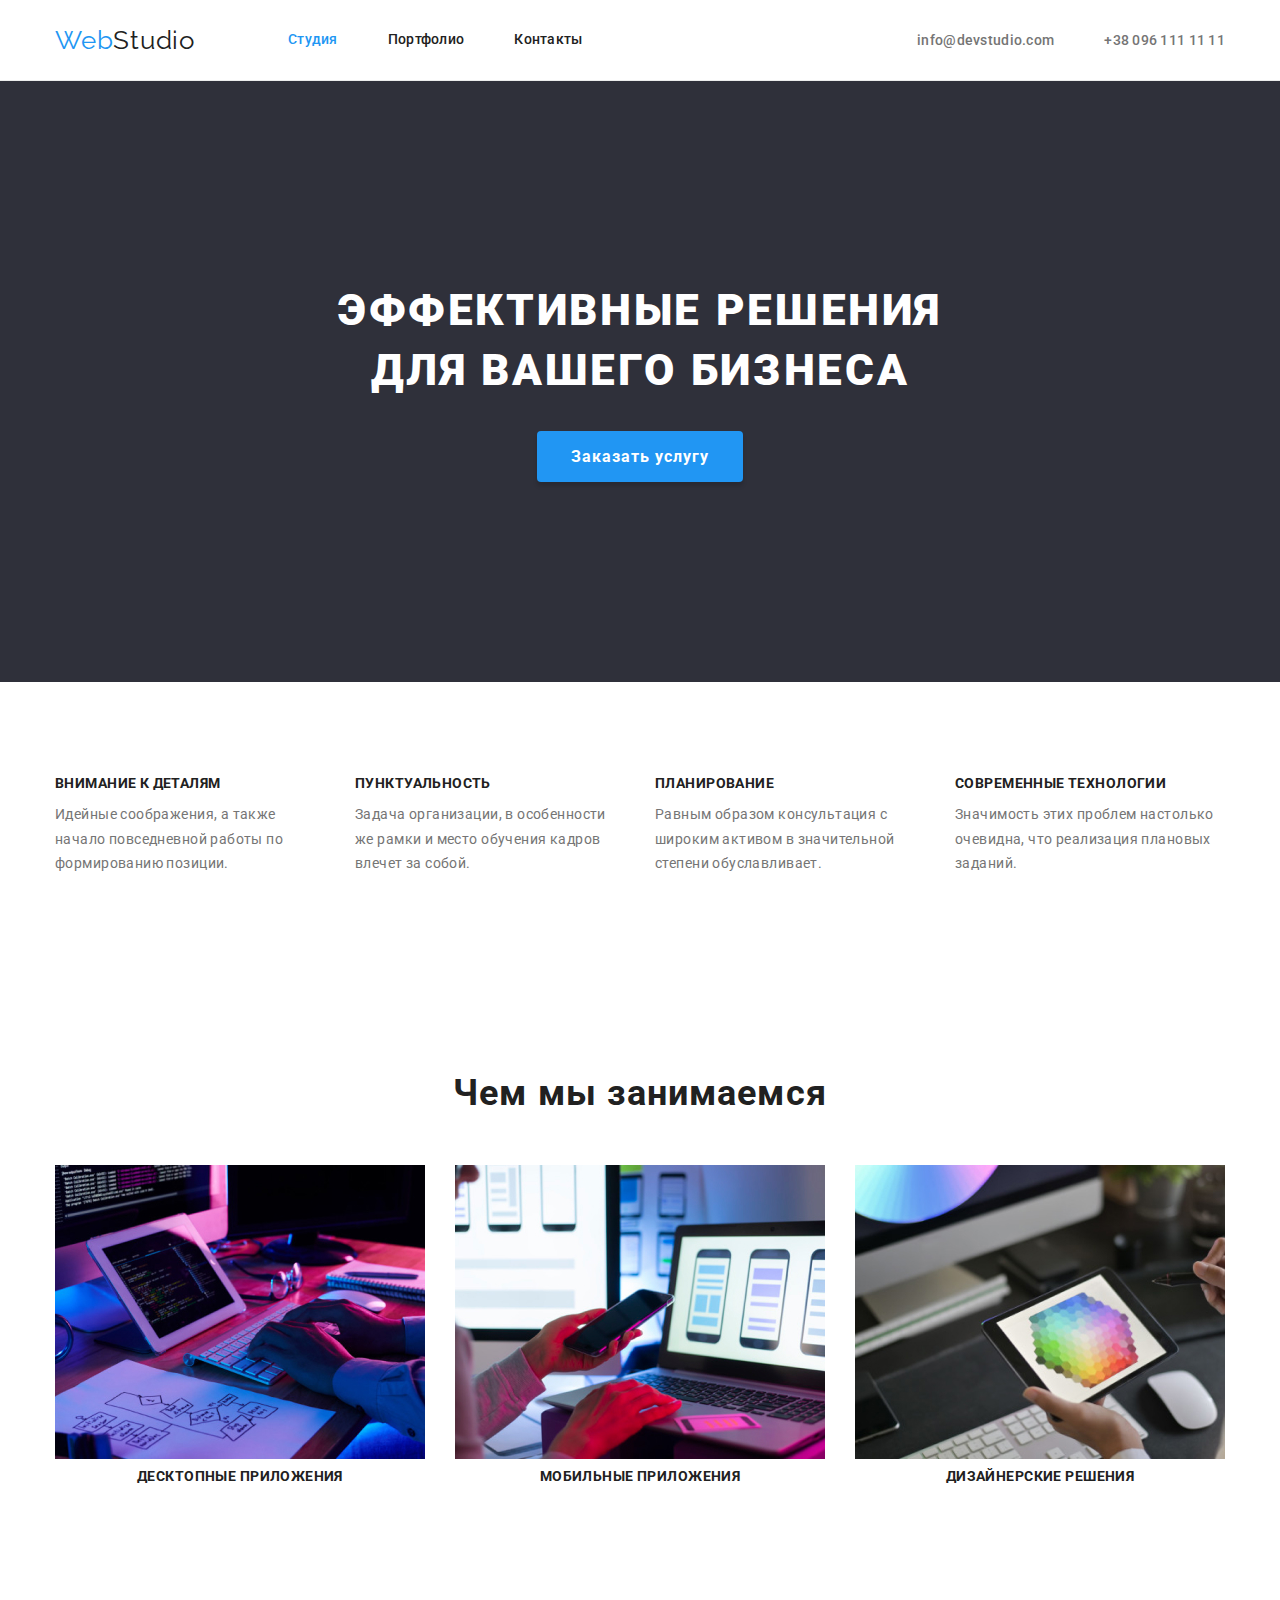
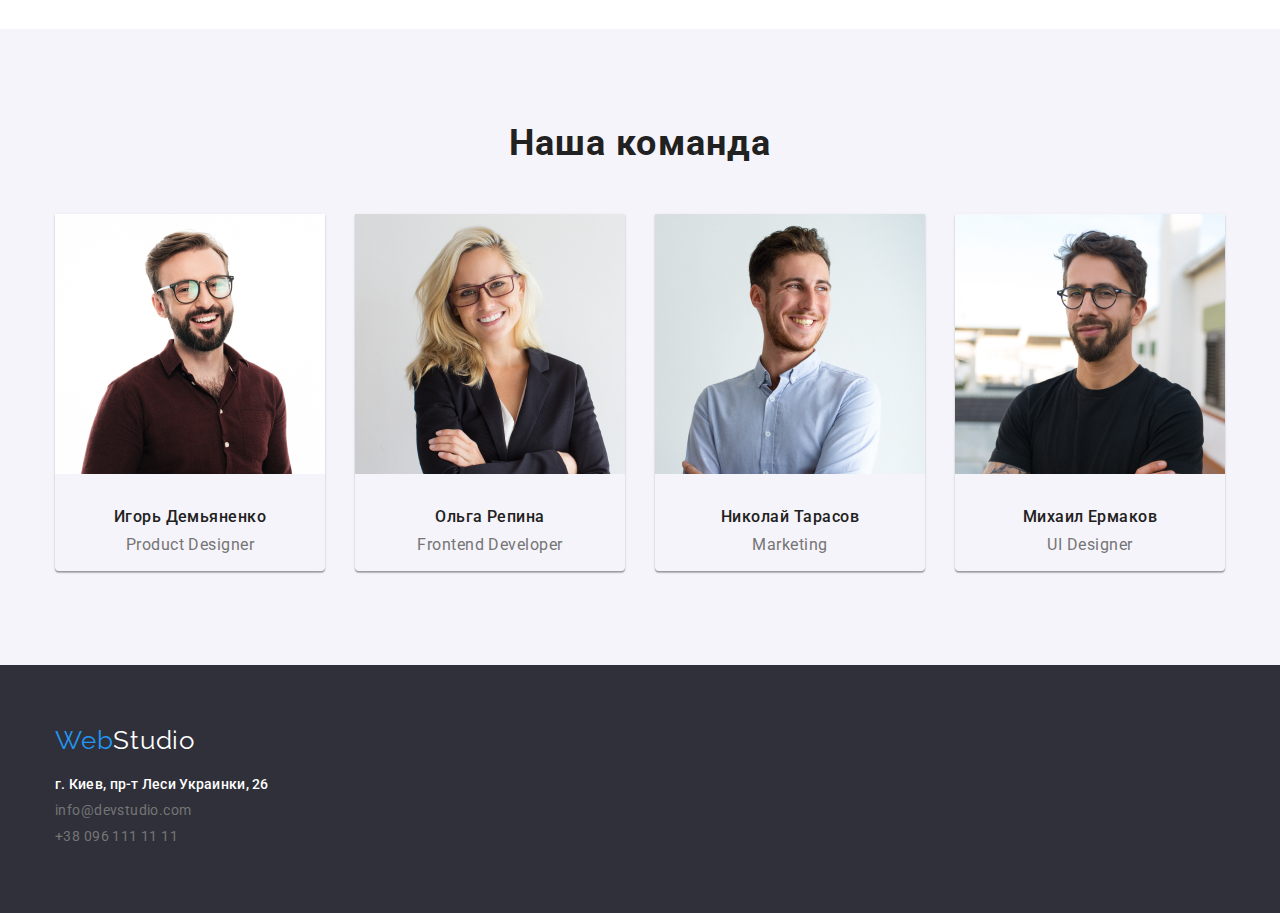
==== index.html @ 8b7be115 "home work 3" ====
<!DOCTYPE html>
<html lang="ru">
  <head>
    <meta charset="UTF-8" />
    <meta name="viewport" content="width=device-width, initial-scale=1.0" />
    <title>Студия</title>
    <link
      href="https://fonts.googleapis.com/css2?family=Raleway:wght@700&family=Roboto:wght@400;500;700;900&display=swap"
      rel="stylesheet"
    />
    <link
      rel="stylesheet"
      href="https://cdnjs.cloudflare.com/ajax/libs/modern-normalize/1.0.0/modern-normalize.min.css"
    />
    <link rel="stylesheet" href="./css/styles.css" />
  </head>
  <body>
    <header class="header-page">
      <div class="container header">
        <nav class="navigation">
          <a class="logo" href="./index.html"><span class="web">Web</span>Studio</a>
          <ul class="list nav">
            <li class="link"><a href="./index.html" class="link-page current">Студия</a></li>
            <li class="link"><a href="./portfolio.html" class="link-page">Портфолио</a></li>
            <li class="link"><a href="#footer" class="link-page">Контакты</a></li>
          </ul>
        </nav>
        <ul class="list address">
          <li class="link"><a href="mailto:info@devstudio.com" class="link-contacts">info@devstudio.com</a></li>
          <li class="link"><a href="tel:380961111111" class="link-contacts">+38 096 111 11 11</a></li>
        </ul>
      </div>
    </header>
    <main>
      <!--HERO-->
      <section class="section hero">
        <div class="container hero">
          <h1 class="main">Эффективные решения<br />для вашего бизнеса</h1>
          <a href="" class="link-hero">Заказать услугу</a>
        </div>
      </section>
      <!--ОСОБЕННОСТИ-->
      <section class="section">
        <div class="container">
          <h2 hidden>Особенности</h2>
          <ul class="list features">
            <li class="item-features">
              <h3 class="features">Внимание к деталям</h3>
              <p class="features-text">
                Идейные соображения, а также начало повседневной работы по формированию позиции.
              </p>
            </li>
            <li class="item-features">
              <h3 class="features">Пунктуальность</h3>
              <p class="features-text">
                Задача организации, в особенности же рамки и место обучения кадров влечет за собой.
              </p>
            </li>
            <li class="item-features">
              <h3 class="features">Планирование</h3>
              <p class="features-text">
                Равным образом консультация с широким активом в значительной степени обуславливает.
              </p>
            </li>
            <li class="item-features">
              <h3 class="features">Современные технологии</h3>
              <p class="features-text">Значимость этих проблем настолько очевидна, что реализация плановых заданий.</p>
            </li>
          </ul>
        </div>
      </section>
      <!--ЧЕМ МЫ ЗАНИМАЕМСЯ-->
      <section class="section">
        <div class="container">
          <h2 class="heading">Чем мы занимаемся</h2>
          <ul class="list heading">
            <li class="item-heading">
              <img src="./images/img-box1.jpg" width="370" alt="десктопные приложения" />
              <p class="heading-text">Десктопные приложения</p>
            </li>
            <li class="item-heading">
              <img src="./images/img-box2.jpg" width="370" alt="мобильные приложения" />
              <p class="heading-text">Мобильные приложения</p>
            </li>
            <li class="item-heading">
              <img src="./images/img-box3.jpg" width="370" alt="дизайнерские решения" />
              <p class="heading-text">Дизайнерские решения</p>
            </li>
          </ul>
        </div>
      </section>
      <!--НАША КОМАНДА-->
      <section class="section team">
        <div class="container">
          <h2 class="heading">Наша команда</h2>
          <ul class="list team">
            <li class="item-team">
              <img src="./images/img-command1.jpg" width="270" alt="Product Designer" />
              <h3 class="name">Игорь Демьяненко</h3>
              <p class="work">Product Designer</p>
              <!-- <ul class="list">
                <li>
                  <a href="https://google.com" target="_blank" rel="noopener noreferrer"
                    ><img src="hfhfhfh" alt="ссылка на инстаграм"
                  /></a>
                </li>
                <li>
                  <a href="https://google.com" target="_blank" rel="noopener noreferrer"
                    ><img src="hfhfhfh" alt="ссылка на твиттер"
                  /></a>
                </li>
                <li>
                  <a href="https://google.com" target="_blank" rel="noopener noreferrer"
                    ><img src="hfhfhfh" alt="ссылка на фейсбук"
                  /></a>
                </li>
                <li>
                  <a href="https://google.com" target="_blank" rel="noopener noreferrer"
                    ><img src="hfhfhfh" alt="ссылка на линкедин"
                  /></a>
                </li>
              </ul>
            </li> -->
            </li>

            <li class="item-team">
              <img src="./images/img-command2.jpg" width="270" alt="Frontend Developer" />
              <h3 class="name">Ольга Репина</h3>
              <p class="work">Frontend Developer</p>
              <!-- <ul class="list">
                <li>
                  <a href="https://google.com" target="_blank" rel="noopener noreferrer"
                    ><img src="hfhfhfh" alt="ссылка на инстаграм"
                  /></a>
                </li>
                <li>
                  <a href="https://google.com" target="_blank" rel="noopener noreferrer"
                    ><img src="hfhfhfh" alt="ссылка на твиттер"
                  /></a>
                </li>
                <li>
                  <a href="https://google.com" target="_blank" rel="noopener noreferrer"
                    ><img src="hfhfhfh" alt="ссылка на фейсбук"
                  /></a>
                </li>
                <li>
                  <a href="https://google.com" target="_blank" rel="noopener noreferrer"
                    ><img src="hfhfhfh" alt="ссылка на линкедин"
                  /></a>
                </li>
              </ul>-->
            </li>
            <li class="item-team">
              <img src="./images/img-command3.jpg" width="270" alt="Marketing" />
              <h3 class="name">Николай Тарасов</h3>
              <p class="work">Marketing</p>
              <!-- <ul class="list">
                <li>
                  <a href="https://google.com" target="_blank" rel="noopener noreferrer"
                    ><img src="hfhfhfh" alt="ссылка на инстаграм"
                  /></a>
                </li>
                <li>
                  <a href="https://google.com" target="_blank" rel="noopener noreferrer"
                    ><img src="hfhfhfh" alt="ссылка на твиттер"
                  /></a>
                </li>
                <li>
                  <a href="https://google.com" target="_blank" rel="noopener noreferrer"
                    ><img src="hfhfhfh" alt="ссылка на фейсбук"
                  /></a>
                </li>
                <li>
                  <a href="https://google.com" target="_blank" rel="noopener noreferrer"
                    ><img src="hfhfhfh" alt="ссылка на линкедин"
                  /></a>
                </li>
              </ul> -->
            </li>
            <li class="item-team">
              <img src="./images/img-command4.jpg" width="270" alt="UI Designer" />
              <h3 class="name">Михаил Ермаков</h3>
              <p class="work">UI Designer</p>
              <!-- <ul class="list">
                <li>
                  <a href="https://google.com" target="_blank" rel="noopener noreferrer"
                    ><img src="hfhfhfh" alt="ссылка на инстаграм"
                  /></a>
                </li>
                <li>
                  <a href="https://google.com" target="_blank" rel="noopener noreferrer"
                    ><img src="hfhfhfh" alt="ссылка на твиттер"
                  /></a>
                </li>
                <li>
                  <a href="https://google.com" target="_blank" rel="noopener noreferrer"
                    ><img src="hfhfhfh" alt="ссылка на фейсбук"
                  /></a>
                </li>
                <li>
                  <a href="https://google.com" target="_blank" rel="noopener noreferrer"
                    ><img src="hfhfhfh" alt="ссылка на линкедин"
                  /></a>
                </li>
              </ul> -->
            </li>
          </ul>
        </div>
      </section>
      <!--ПОСТОЯННЫЕ КЛИЕНТЫ-->
      <!-- <section>
        <h2 class="section-heading">Постоянные клиенты</h2>
        <ul class="list">
          <li>1</li>
          <li>2</li>
          <li>3</li>
          <li>4</li>
          <li>5</li>
          <li>6</li>
        </ul>
      </section> -->
    </main>
    <footer class="footer-page" id="footer">
      <div class="container footer">
        <div class="logo-footer">
          <a class="logo down" href="./index.html"><span class="web">Web</span>Studio</a>
        </div>
        <address>
          <ul class="list">
            <li class="link-down">
              <a
                href="https://goo.gl/maps/tncFJS4bmtnmpcFF8"
                class="link-contacts address"
                target="_blank"
                rel="noopener noreferrer"
                >г. Киев, пр-т Леси Украинки, 26</a
              >
            </li>
            <li class="link-down">
              <a href="mailto:info@devstudio.com" class="link-contacts down">info@devstudio.com</a>
            </li>
            <li class="link-down"><a href="tel:380961111111" class="link-contacts down">+38 096 111 11 11</a></li>
          </ul>
        </address>
      </div>
    </footer>
  </body>
</html>
---- css/styles.css ----
:root {
  --primary-text-color: #212121;
  --secondary-text-color: #757575;
  --accent-color: #2196f3;
  --page-footer-color: #2f303a;
}
/* ВСЯ СТРАНИЦА */

body {
  background-color: #ffffff;
  color: var(--primary-text-color);
  font-family: Roboto, sans-serif;
  font-size: 14px;
  font-style: normal;

  margin-left: auto;
  margin-right: auto;
}
h1,
h2,
h3,
h4,
h5,
h6,
p {
  margin-top: 0;
  margin-bottom: 0;
}
/* img {
  display: block;
} */
.list {
  list-style: none;
  margin: 0;
  padding: 0;
}
.section {
  padding-top: 94px;
  padding-bottom: 94px;
}
.container {
  width: 1200px;
  padding-left: 15px;
  padding-right: 15px;
  margin-left: auto;
  margin-right: auto;
}
.heading {
  font-weight: 700;
  font-size: 36px;
  line-height: 1.16;
  text-align: center;
  letter-spacing: 0.03em;

  padding-bottom: 50px;
}
.list.features,
.list.heading,
.list.team,
.list.portfolio,
.list.content {
  display: flex;

  align-items: center;
}

/* ЛОГОТИП */

.logo {
  color: #212121;
  font-family: Raleway, sans-serif;
  font-size: 26px;
  line-height: 1.19;
  letter-spacing: 0.03em;
  text-decoration: none;
}
.web {
  color: #2196f3;
}
/* ШАПКА */
.link-page {
  font-weight: 500;
  font-size: 14px;
  line-height: 1.14;
  letter-spacing: 0.02em;
  color: var(--primary-text-color);
  text-decoration: none;

  display: block;
  padding-top: 32px;
  padding-bottom: 32px;
}
.list.nav {
  margin-left: 93px;
}

.link-page:hover,
.link-page:focus {
  color: var(--accent-color);
}
.link-page.current {
  color: var(--accent-color);
}
.link-contacts {
  font-weight: 500;
  line-height: 1.14;
  letter-spacing: 0.02em;
  color: var(--secondary-text-color);
  text-decoration: none;
}
.link-contacts:hover,
.link-contacts:focus {
  color: var(--accent-color);
}
.header-page {
  border-bottom: 1px solid #ececec;
}

/* ФУТЕР */

.footer-page {
  background-color: var(--page-footer-color);
}

.logo.down {
  color: #ffffff;
}
.container.footer {
  padding-top: 60px;
  padding-bottom: 60px;
}
.logo-footer {
  margin-bottom: 20px;
}
.link-contacts.down {
  font-weight: 400;
  line-height: 1.17;
  letter-spacing: 0.03em;
}
.link-down {
  margin-bottom: 9px;
  font-style: normal;
}
.link-contacts.address {
  color: #ffffff;
}
.link-contacts.address:hover,
.link-contacts.address:focus {
  color: var(--accent-color);
}

.list.nav {
  display: flex;
}
.list.address {
  display: flex;
}
.navigation {
  display: flex;
  align-items: center;
}
.container.header {
  display: flex;
  align-items: center;
  justify-content: space-between;
}
.list.nav .link + .link {
  margin-left: 50px;
}
.list.address .link + .link {
  margin-left: 50px;
}
/* HERO */

.section.hero {
  text-align: center;
  padding-bottom: 200px;
  padding-top: 200px;
  background-color: var(--page-footer-color);
}
.main {
  color: #fff;
  font-weight: 900;
  font-size: 44px;
  line-height: 1.36;
  text-align: center;
  letter-spacing: 0.06em;
  text-transform: uppercase;

  margin-bottom: 30px;
}
.link-hero {
  color: #ffffff;
  background-color: #2196f3;
  font-weight: 700;
  font-size: 16px;
  line-height: 1.85;
  letter-spacing: 0.06em;

  box-shadow: 0px 4px 4px rgba(0, 0, 0, 0.15);
  border-radius: 4px;
  border: none;
  text-decoration: none;

  padding: 11px 34px;
  display: inline-block;
  min-width: 200px;
}
/* ОСОБЕННОСТИ */

.features {
  font-weight: bold;
  font-size: 14px;
  line-height: 1.14;
  letter-spacing: 0.03em;
  text-transform: uppercase;

  margin-bottom: 10px;
}

.features-text {
  font-weight: 400;
  font-size: 14px;
  line-height: 1.74;
  letter-spacing: 0.03em;
  color: var(--secondary-text-color);
  text-transform: none;

  margin-top: 0;
  margin-bottom: 0;
}
.list.features {
  margin-left: -30px;
}
.item-features {
  margin-left: 30px;
  flex-basis: calc(100% / 4 - 30px);
}

/* ЧЕМ МЫ ЗАНИМАЕМСЯ */

.heading-text {
  font-weight: bold;
  font-size: 14px;
  line-height: 1.14;
  text-align: center;
  letter-spacing: 0.03em;
  text-transform: uppercase;
}

.list.heading {
  margin-left: -30px;
}
.item-heading {
  width: 370px;
  margin-left: 30px;
  flex-basis: calc(100% / 3 - 30px);
}
/* НАША КОМАНДА */

.section.team {
  background-color: #f5f4fa;
}
.name {
  font-weight: 500;
  font-size: 16px;
  line-height: 1.18;
  letter-spacing: 0.03em;

  margin-bottom: 10px;
}
.work {
  font-weight: 400;
  font-size: 16px;
  line-height: 1.18;
  letter-spacing: 0.03em;
  color: var(--secondary-text-color);

  margin-bottom: 16px;
}
.item-team img {
  padding-bottom: 30px;
}
.list.team {
  margin-left: -30px;
  text-align: center;
}
.item-team {
  box-shadow: 0px 1px 3px rgba(0, 0, 0, 0.12), 0px 1px 1px rgba(0, 0, 0, 0.14), 0px 2px 1px rgba(0, 0, 0, 0.2);
  border-radius: 0px 0px 4px 4px;

  margin-left: 30px;
  width: calc(100% / 4 - 30px);
}
/* ПОРТФОЛИО */

.button {
  color: var(--primary-text-color);
  background-color: #f5f4fa;
  font-weight: 500;
  font-size: 16px;
  line-height: 1.6;
  text-align: center;
  letter-spacing: 0.03em;
  border: none;
  border-radius: 4px;

  padding: 6px 22px;
  display: inline-block;
  min-width: 73px;
}
.button:hover,
.button:focus {
  background-color: var(--accent-color);
  color: #ffffff;
  box-shadow: 0px 3px 1px rgba(0, 0, 0, 0.1), 0px 1px 2px rgba(0, 0, 0, 0.08), 0px 2px 2px rgba(0, 0, 0, 0.12);
}

.list.portfolio {
  justify-content: center;
  margin-bottom: 50px;
}
.list.portfolio .item-portfolio + .item-portfolio {
  margin-left: 8px;
}

.item-content img {
  margin-bottom: 20px;
}
.list.content {
  flex-wrap: wrap;
}
.item-content {
  width: 370px;
  margin-right: 30px;
  margin-bottom: 30px;
  border: 1px solid #eeeeee;
}
.item-content:nth-child(3n + 3) {
  margin-right: 0;
}
.company {
  font-weight: 700;
  font-size: 18px;
  line-height: 2;
  letter-spacing: 0.06em;

  padding-left: 24px;
  margin-bottom: 4px;
}
.categories {
  color: var(--secondary-text-color);
  font-weight: normal;
  font-size: 16px;
  line-height: 1.87;
  letter-spacing: 0.03em;

  padding-left: 24px;
  padding-bottom: 20px;
}
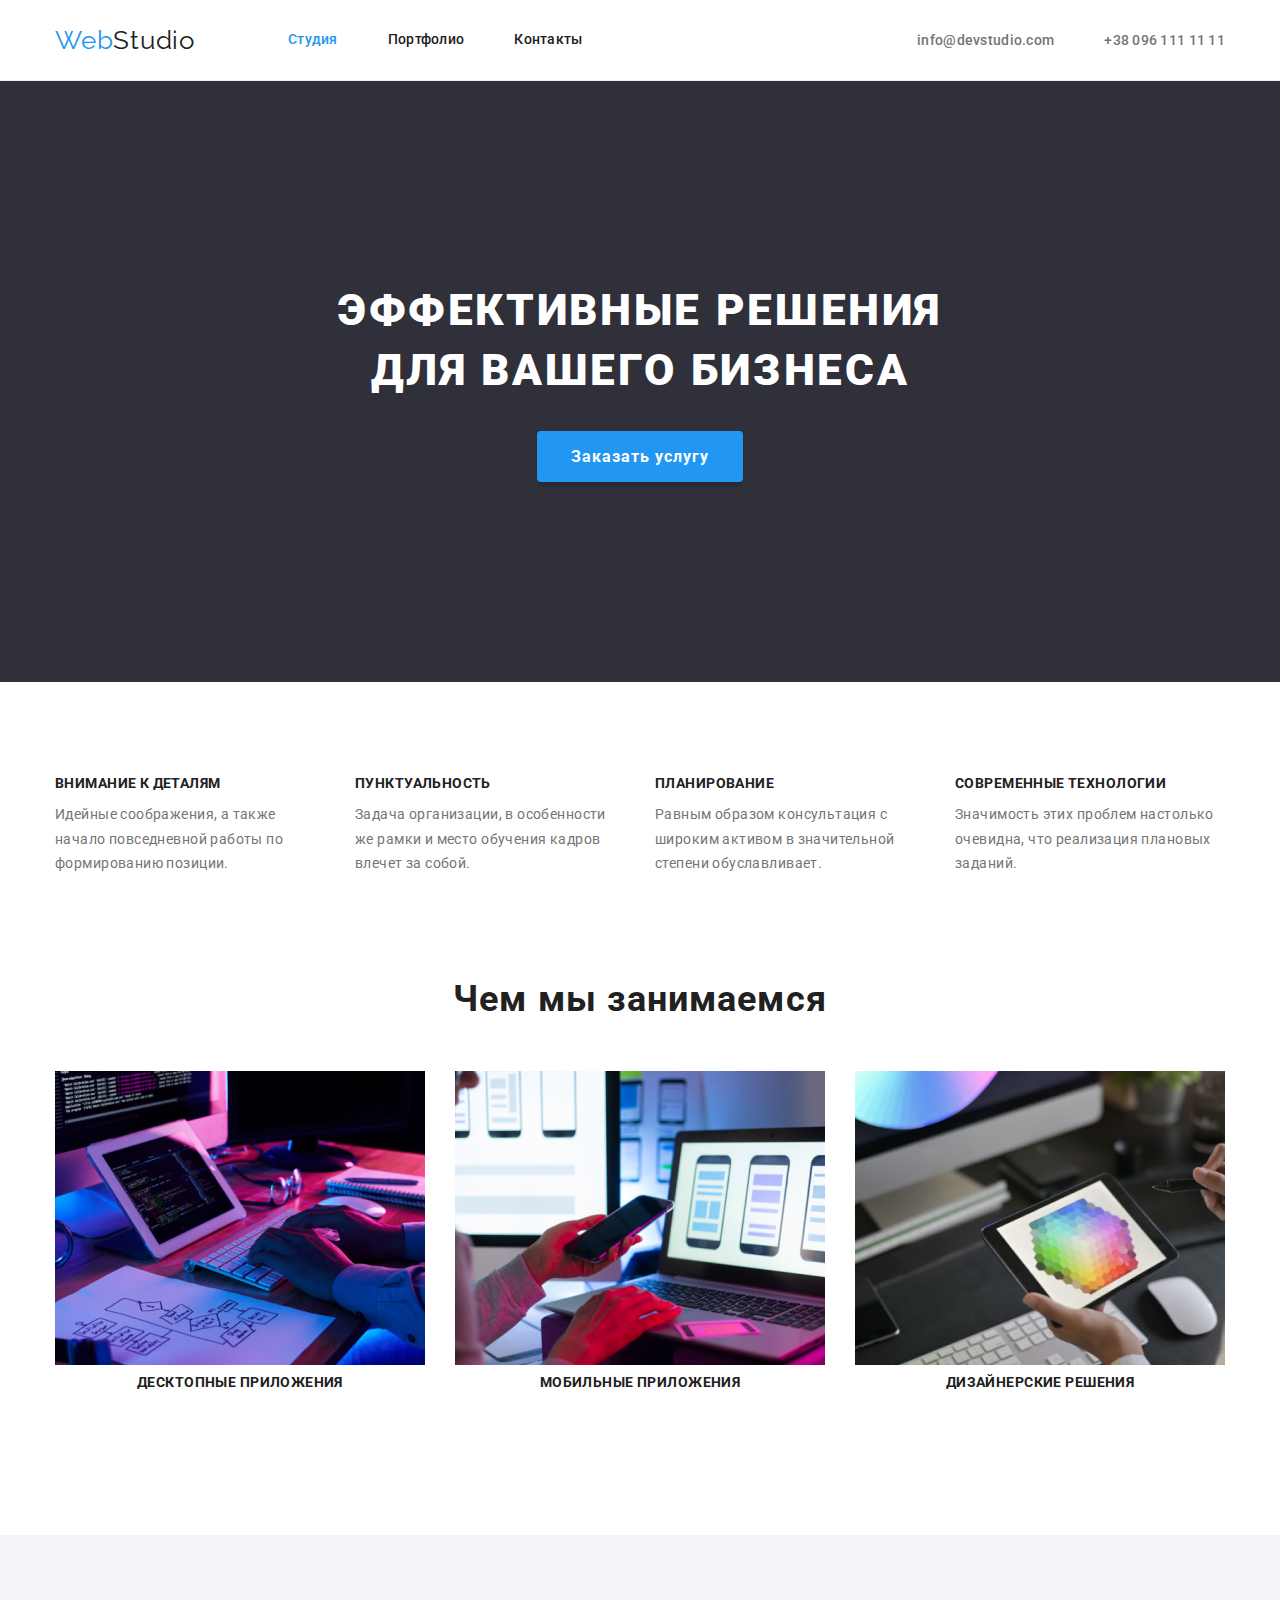
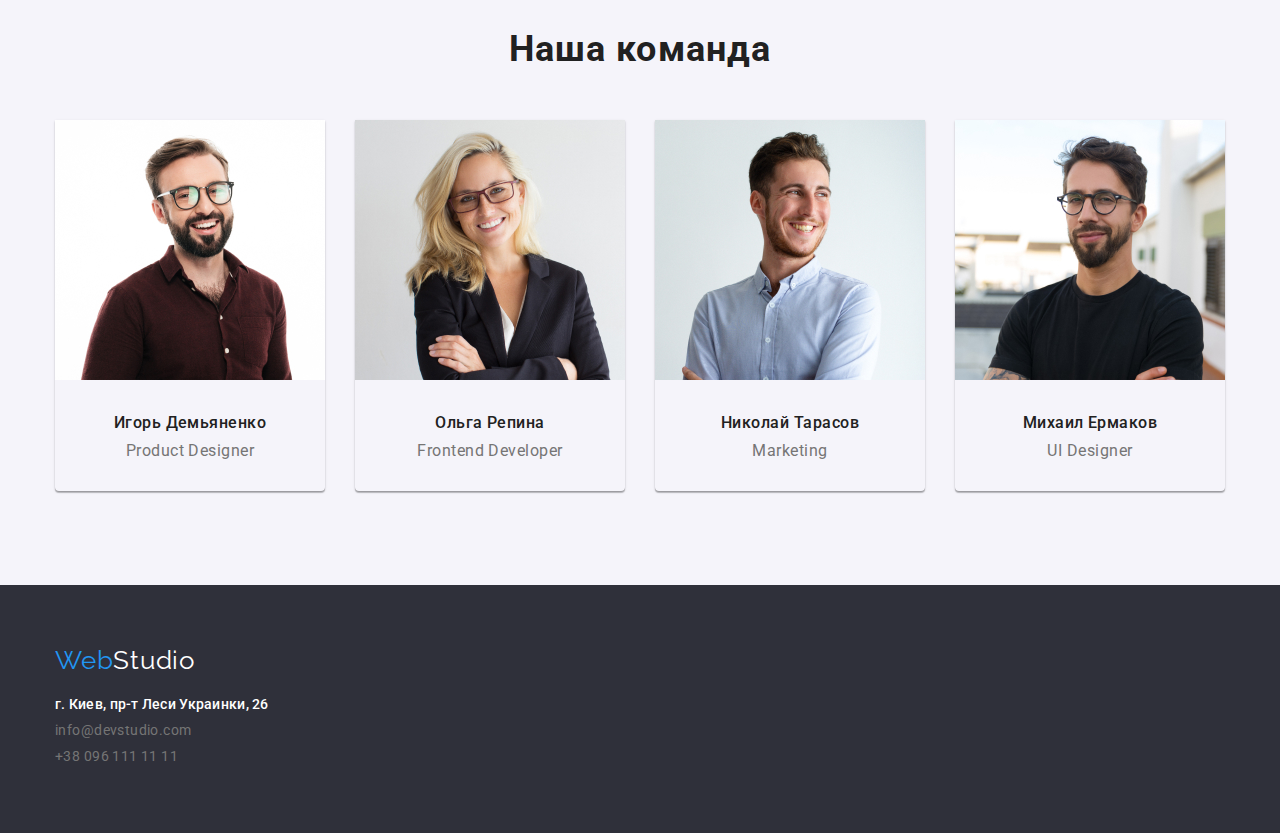
==== commit 96233f4f: "add flexbox" ====
--- a/index.html
+++ b/index.html
@@ -14,6 +14,9 @@
     />
     <link rel="stylesheet" href="./css/styles.css" />
   </head>
+
+  <!-- ШАПКА -->
+
   <body>
     <header class="header-page">
       <div class="container header">
@@ -31,16 +34,20 @@
         </ul>
       </div>
     </header>
+
+    <!--HERO-->
+
     <main>
-      <!--HERO-->
       <section class="section hero">
         <div class="container hero">
           <h1 class="main">Эффективные решения<br />для вашего бизнеса</h1>
           <a href="" class="link-hero">Заказать услугу</a>
         </div>
       </section>
+
       <!--ОСОБЕННОСТИ-->
-      <section class="section">
+
+      <section class="section features">
         <div class="container">
           <h2 hidden>Особенности</h2>
           <ul class="list features">
@@ -69,7 +76,9 @@
           </ul>
         </div>
       </section>
+
       <!--ЧЕМ МЫ ЗАНИМАЕМСЯ-->
+
       <section class="section">
         <div class="container">
           <h2 class="heading">Чем мы занимаемся</h2>
@@ -89,7 +98,9 @@
           </ul>
         </div>
       </section>
+
       <!--НАША КОМАНДА-->
+
       <section class="section team">
         <div class="container">
           <h2 class="heading">Наша команда</h2>
@@ -122,7 +133,6 @@
               </ul>
             </li> -->
             </li>
-
             <li class="item-team">
               <img src="./images/img-command2.jpg" width="270" alt="Frontend Developer" />
               <h3 class="name">Ольга Репина</h3>
@@ -207,6 +217,7 @@
           </ul>
         </div>
       </section>
+
       <!--ПОСТОЯННЫЕ КЛИЕНТЫ-->
       <!-- <section>
         <h2 class="section-heading">Постоянные клиенты</h2>
@@ -220,6 +231,9 @@
         </ul>
       </section> -->
     </main>
+
+    <!-- FOOTER -->
+
     <footer class="footer-page" id="footer">
       <div class="container footer">
         <div class="logo-footer">
--- a/css/styles.css
+++ b/css/styles.css
@@ -4,6 +4,7 @@
   --accent-color: #2196f3;
   --page-footer-color: #2f303a;
 }
+
 /* ВСЯ СТРАНИЦА */
 
 body {
@@ -26,9 +27,6 @@
   margin-top: 0;
   margin-bottom: 0;
 }
-/* img {
-  display: block;
-} */
 .list {
   list-style: none;
   margin: 0;
@@ -93,7 +91,6 @@
 .list.nav {
   margin-left: 93px;
 }
-
 .link-page:hover,
 .link-page:focus {
   color: var(--accent-color);
@@ -148,7 +145,6 @@
 .link-contacts.address:focus {
   color: var(--accent-color);
 }
-
 .list.nav {
   display: flex;
 }
@@ -170,6 +166,7 @@
 .list.address .link + .link {
   margin-left: 50px;
 }
+
 /* HERO */
 
 .section.hero {
@@ -206,6 +203,7 @@
   display: inline-block;
   min-width: 200px;
 }
+
 /* ОСОБЕННОСТИ */
 
 .features {
@@ -217,7 +215,6 @@
 
   margin-bottom: 10px;
 }
-
 .features-text {
   font-weight: 400;
   font-size: 14px;
@@ -239,6 +236,9 @@
 
 /* ЧЕМ МЫ ЗАНИМАЕМСЯ */
 
+.section.features {
+  padding-bottom: 0px;
+}
 .heading-text {
   font-weight: bold;
   font-size: 14px;
@@ -247,7 +247,6 @@
   letter-spacing: 0.03em;
   text-transform: uppercase;
 }
-
 .list.heading {
   margin-left: -30px;
 }
@@ -256,6 +255,7 @@
   margin-left: 30px;
   flex-basis: calc(100% / 3 - 30px);
 }
+
 /* НАША КОМАНДА */
 
 .section.team {
@@ -276,7 +276,7 @@
   letter-spacing: 0.03em;
   color: var(--secondary-text-color);
 
-  margin-bottom: 16px;
+  margin-bottom: 30px;
 }
 .item-team img {
   padding-bottom: 30px;
@@ -292,6 +292,7 @@
   margin-left: 30px;
   width: calc(100% / 4 - 30px);
 }
+
 /* ПОРТФОЛИО */
 
 .button {
@@ -315,7 +316,6 @@
   color: #ffffff;
   box-shadow: 0px 3px 1px rgba(0, 0, 0, 0.1), 0px 1px 2px rgba(0, 0, 0, 0.08), 0px 2px 2px rgba(0, 0, 0, 0.12);
 }
-
 .list.portfolio {
   justify-content: center;
   margin-bottom: 50px;
@@ -323,7 +323,6 @@
 .list.portfolio .item-portfolio + .item-portfolio {
   margin-left: 8px;
 }
-
 .item-content img {
   margin-bottom: 20px;
 }
@@ -340,13 +339,14 @@
   margin-right: 0;
 }
 .company {
+  color: var(--primary-text-color);
   font-weight: 700;
   font-size: 18px;
   line-height: 2;
   letter-spacing: 0.06em;
 
   padding-left: 24px;
-  margin-bottom: 4px;
+  padding-bottom: 4px;
 }
 .categories {
   color: var(--secondary-text-color);
@@ -358,3 +358,10 @@
   padding-left: 24px;
   padding-bottom: 20px;
 }
+.link-content {
+  text-decoration: none;
+}
+.item-content:hover,
+.item-content:focus {
+  box-shadow: 0px 1px 1px rgba(0, 0, 0, 0.12), 0px 4px 4px rgba(0, 0, 0, 0.06), 1px 4px 6px rgba(0, 0, 0, 0.16);
+}
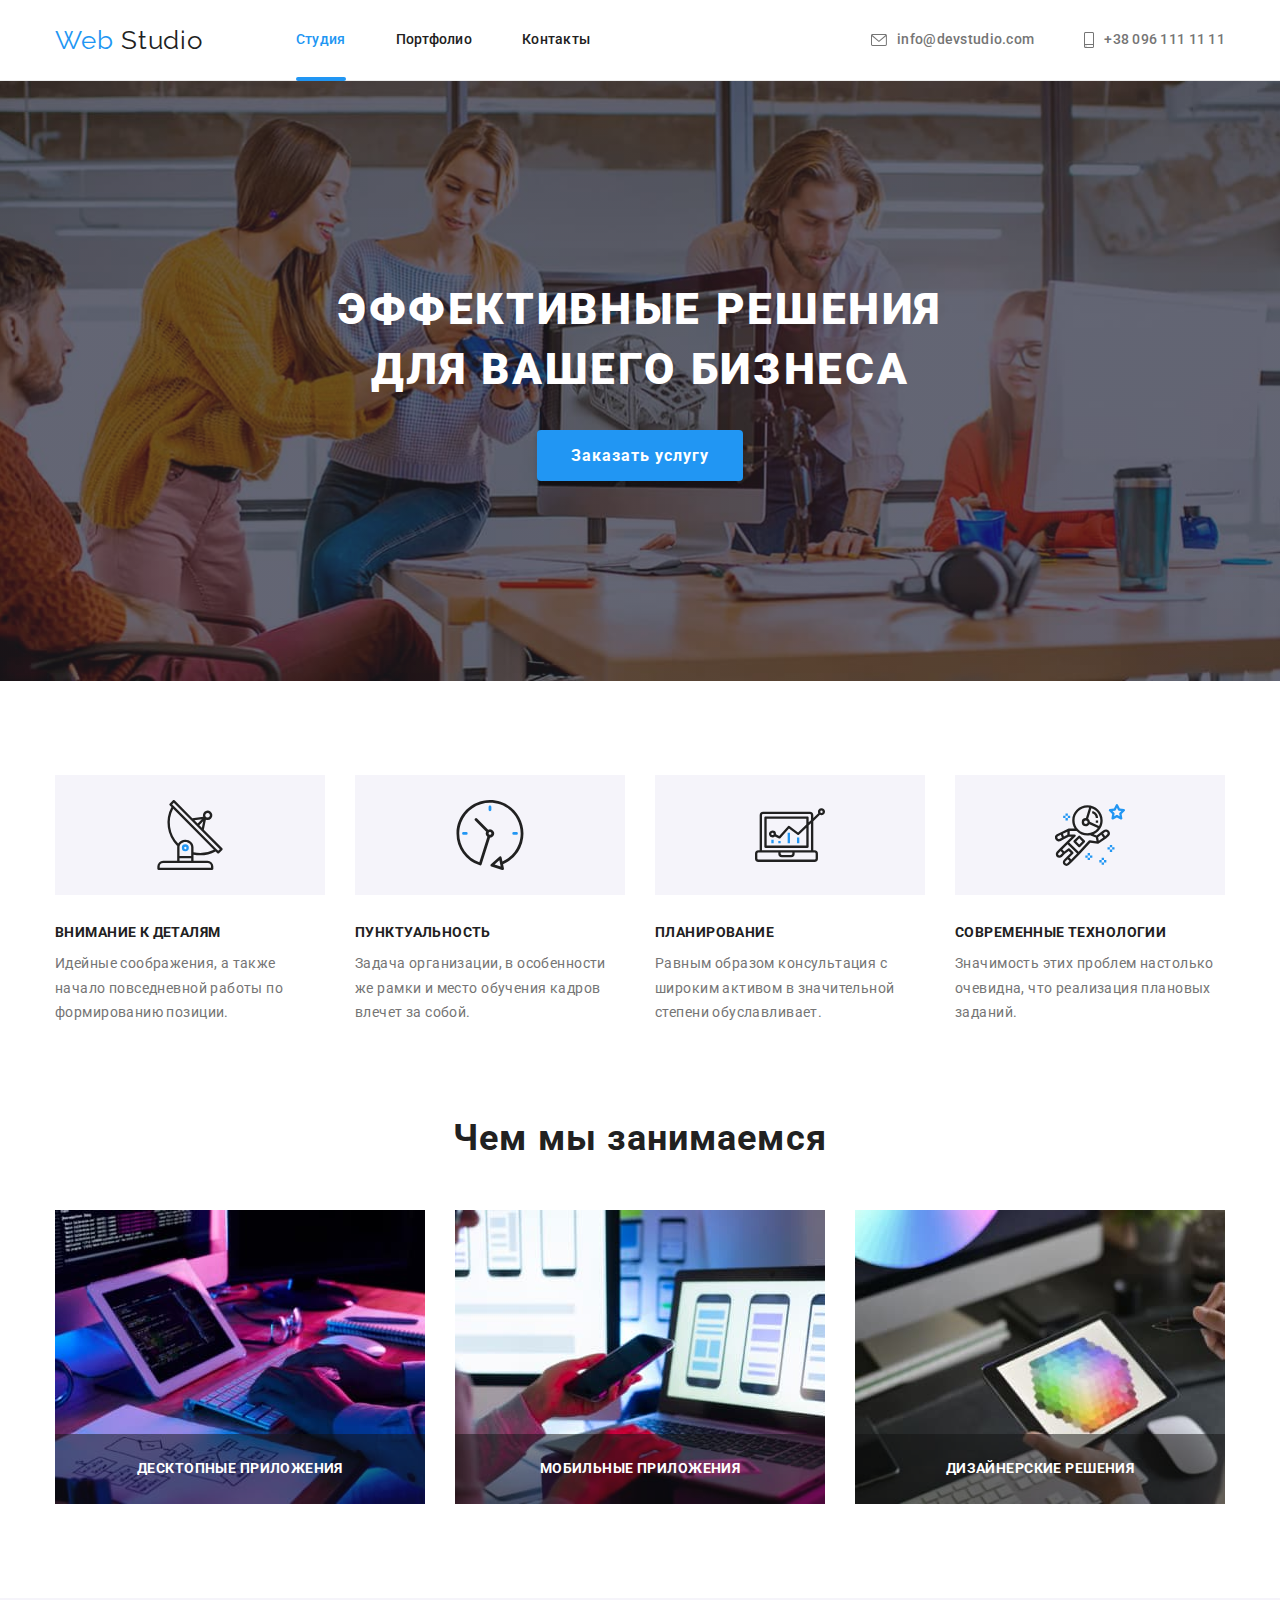
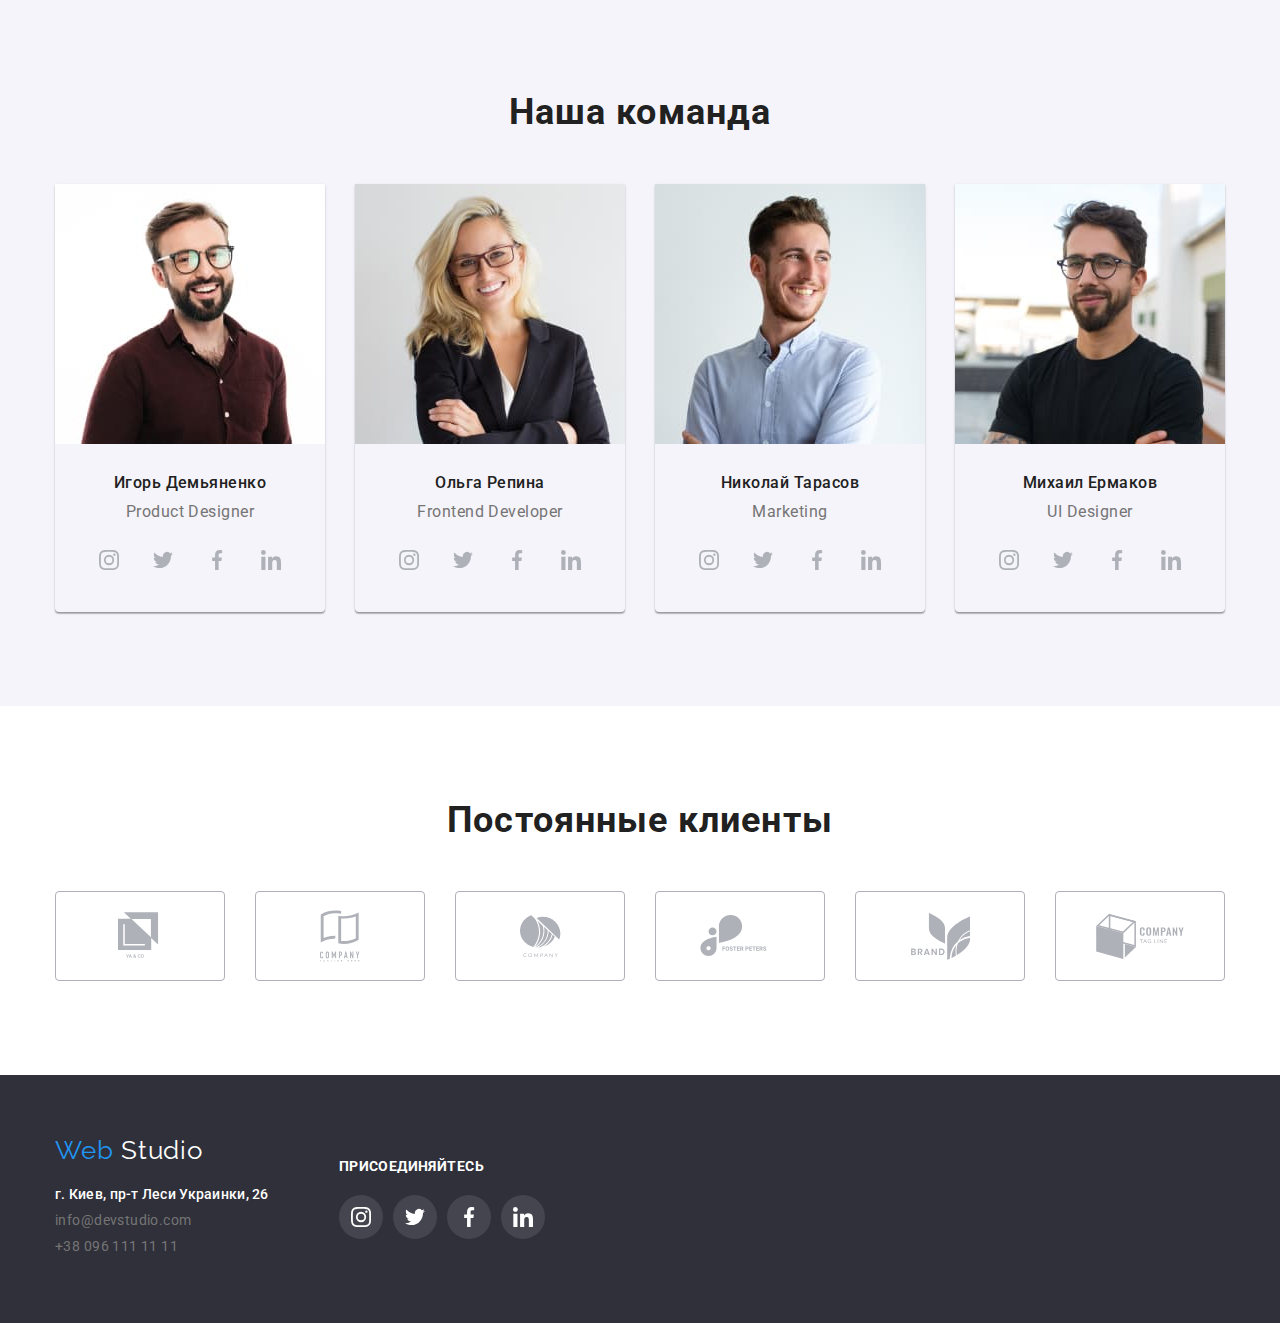
==== commit 6830bce8: "add modal" ====
--- a/index.html
+++ b/index.html
@@ -1,262 +1,419 @@
 <!DOCTYPE html>
 <html lang="ru">
-  <head>
-    <meta charset="UTF-8" />
-    <meta name="viewport" content="width=device-width, initial-scale=1.0" />
-    <title>Студия</title>
-    <link
-      href="https://fonts.googleapis.com/css2?family=Raleway:wght@700&family=Roboto:wght@400;500;700;900&display=swap"
-      rel="stylesheet"
-    />
-    <link
-      rel="stylesheet"
-      href="https://cdnjs.cloudflare.com/ajax/libs/modern-normalize/1.0.0/modern-normalize.min.css"
-    />
-    <link rel="stylesheet" href="./css/styles.css" />
-  </head>
-
-  <!-- ШАПКА -->
-
-  <body>
-    <header class="header-page">
-      <div class="container header">
-        <nav class="navigation">
-          <a class="logo" href="./index.html"><span class="web">Web</span>Studio</a>
-          <ul class="list nav">
-            <li class="link"><a href="./index.html" class="link-page current">Студия</a></li>
-            <li class="link"><a href="./portfolio.html" class="link-page">Портфолио</a></li>
-            <li class="link"><a href="#footer" class="link-page">Контакты</a></li>
-          </ul>
-        </nav>
-        <ul class="list address">
-          <li class="link"><a href="mailto:info@devstudio.com" class="link-contacts">info@devstudio.com</a></li>
-          <li class="link"><a href="tel:380961111111" class="link-contacts">+38 096 111 11 11</a></li>
-        </ul>
-      </div>
-    </header>
-
-    <!--HERO-->
-
-    <main>
-      <section class="section hero">
-        <div class="container hero">
-          <h1 class="main">Эффективные решения<br />для вашего бизнеса</h1>
-          <a href="" class="link-hero">Заказать услугу</a>
-        </div>
-      </section>
-
-      <!--ОСОБЕННОСТИ-->
-
-      <section class="section features">
-        <div class="container">
-          <h2 hidden>Особенности</h2>
-          <ul class="list features">
-            <li class="item-features">
-              <h3 class="features">Внимание к деталям</h3>
-              <p class="features-text">
-                Идейные соображения, а также начало повседневной работы по формированию позиции.
-              </p>
-            </li>
-            <li class="item-features">
-              <h3 class="features">Пунктуальность</h3>
-              <p class="features-text">
-                Задача организации, в особенности же рамки и место обучения кадров влечет за собой.
-              </p>
-            </li>
-            <li class="item-features">
-              <h3 class="features">Планирование</h3>
-              <p class="features-text">
-                Равным образом консультация с широким активом в значительной степени обуславливает.
-              </p>
-            </li>
-            <li class="item-features">
-              <h3 class="features">Современные технологии</h3>
-              <p class="features-text">Значимость этих проблем настолько очевидна, что реализация плановых заданий.</p>
-            </li>
-          </ul>
-        </div>
-      </section>
-
-      <!--ЧЕМ МЫ ЗАНИМАЕМСЯ-->
-
-      <section class="section">
-        <div class="container">
-          <h2 class="heading">Чем мы занимаемся</h2>
-          <ul class="list heading">
-            <li class="item-heading">
-              <img src="./images/img-box1.jpg" width="370" alt="десктопные приложения" />
-              <p class="heading-text">Десктопные приложения</p>
-            </li>
-            <li class="item-heading">
-              <img src="./images/img-box2.jpg" width="370" alt="мобильные приложения" />
-              <p class="heading-text">Мобильные приложения</p>
-            </li>
-            <li class="item-heading">
-              <img src="./images/img-box3.jpg" width="370" alt="дизайнерские решения" />
-              <p class="heading-text">Дизайнерские решения</p>
-            </li>
-          </ul>
-        </div>
-      </section>
-
-      <!--НАША КОМАНДА-->
-
-      <section class="section team">
-        <div class="container">
-          <h2 class="heading">Наша команда</h2>
-          <ul class="list team">
-            <li class="item-team">
-              <img src="./images/img-command1.jpg" width="270" alt="Product Designer" />
-              <h3 class="name">Игорь Демьяненко</h3>
-              <p class="work">Product Designer</p>
-              <!-- <ul class="list">
-                <li>
-                  <a href="https://google.com" target="_blank" rel="noopener noreferrer"
-                    ><img src="hfhfhfh" alt="ссылка на инстаграм"
-                  /></a>
-                </li>
-                <li>
-                  <a href="https://google.com" target="_blank" rel="noopener noreferrer"
-                    ><img src="hfhfhfh" alt="ссылка на твиттер"
-                  /></a>
-                </li>
-                <li>
-                  <a href="https://google.com" target="_blank" rel="noopener noreferrer"
-                    ><img src="hfhfhfh" alt="ссылка на фейсбук"
-                  /></a>
-                </li>
-                <li>
-                  <a href="https://google.com" target="_blank" rel="noopener noreferrer"
-                    ><img src="hfhfhfh" alt="ссылка на линкедин"
-                  /></a>
-                </li>
-              </ul>
-            </li> -->
-            </li>
-            <li class="item-team">
-              <img src="./images/img-command2.jpg" width="270" alt="Frontend Developer" />
-              <h3 class="name">Ольга Репина</h3>
-              <p class="work">Frontend Developer</p>
-              <!-- <ul class="list">
-                <li>
-                  <a href="https://google.com" target="_blank" rel="noopener noreferrer"
-                    ><img src="hfhfhfh" alt="ссылка на инстаграм"
-                  /></a>
-                </li>
-                <li>
-                  <a href="https://google.com" target="_blank" rel="noopener noreferrer"
-                    ><img src="hfhfhfh" alt="ссылка на твиттер"
-                  /></a>
-                </li>
-                <li>
-                  <a href="https://google.com" target="_blank" rel="noopener noreferrer"
-                    ><img src="hfhfhfh" alt="ссылка на фейсбук"
-                  /></a>
-                </li>
-                <li>
-                  <a href="https://google.com" target="_blank" rel="noopener noreferrer"
-                    ><img src="hfhfhfh" alt="ссылка на линкедин"
-                  /></a>
-                </li>
-              </ul>-->
-            </li>
-            <li class="item-team">
-              <img src="./images/img-command3.jpg" width="270" alt="Marketing" />
-              <h3 class="name">Николай Тарасов</h3>
-              <p class="work">Marketing</p>
-              <!-- <ul class="list">
-                <li>
-                  <a href="https://google.com" target="_blank" rel="noopener noreferrer"
-                    ><img src="hfhfhfh" alt="ссылка на инстаграм"
-                  /></a>
-                </li>
-                <li>
-                  <a href="https://google.com" target="_blank" rel="noopener noreferrer"
-                    ><img src="hfhfhfh" alt="ссылка на твиттер"
-                  /></a>
-                </li>
-                <li>
-                  <a href="https://google.com" target="_blank" rel="noopener noreferrer"
-                    ><img src="hfhfhfh" alt="ссылка на фейсбук"
-                  /></a>
-                </li>
-                <li>
-                  <a href="https://google.com" target="_blank" rel="noopener noreferrer"
-                    ><img src="hfhfhfh" alt="ссылка на линкедин"
-                  /></a>
-                </li>
-              </ul> -->
-            </li>
-            <li class="item-team">
-              <img src="./images/img-command4.jpg" width="270" alt="UI Designer" />
-              <h3 class="name">Михаил Ермаков</h3>
-              <p class="work">UI Designer</p>
-              <!-- <ul class="list">
-                <li>
-                  <a href="https://google.com" target="_blank" rel="noopener noreferrer"
-                    ><img src="hfhfhfh" alt="ссылка на инстаграм"
-                  /></a>
-                </li>
-                <li>
-                  <a href="https://google.com" target="_blank" rel="noopener noreferrer"
-                    ><img src="hfhfhfh" alt="ссылка на твиттер"
-                  /></a>
-                </li>
-                <li>
-                  <a href="https://google.com" target="_blank" rel="noopener noreferrer"
-                    ><img src="hfhfhfh" alt="ссылка на фейсбук"
-                  /></a>
-                </li>
-                <li>
-                  <a href="https://google.com" target="_blank" rel="noopener noreferrer"
-                    ><img src="hfhfhfh" alt="ссылка на линкедин"
-                  /></a>
-                </li>
-              </ul> -->
-            </li>
-          </ul>
-        </div>
-      </section>
-
-      <!--ПОСТОЯННЫЕ КЛИЕНТЫ-->
-      <!-- <section>
-        <h2 class="section-heading">Постоянные клиенты</h2>
-        <ul class="list">
-          <li>1</li>
-          <li>2</li>
-          <li>3</li>
-          <li>4</li>
-          <li>5</li>
-          <li>6</li>
-        </ul>
-      </section> -->
-    </main>
-
-    <!-- FOOTER -->
-
-    <footer class="footer-page" id="footer">
-      <div class="container footer">
-        <div class="logo-footer">
-          <a class="logo down" href="./index.html"><span class="web">Web</span>Studio</a>
-        </div>
-        <address>
-          <ul class="list">
-            <li class="link-down">
-              <a
-                href="https://goo.gl/maps/tncFJS4bmtnmpcFF8"
-                class="link-contacts address"
-                target="_blank"
-                rel="noopener noreferrer"
-                >г. Киев, пр-т Леси Украинки, 26</a
-              >
-            </li>
-            <li class="link-down">
-              <a href="mailto:info@devstudio.com" class="link-contacts down">info@devstudio.com</a>
-            </li>
-            <li class="link-down"><a href="tel:380961111111" class="link-contacts down">+38 096 111 11 11</a></li>
-          </ul>
-        </address>
-      </div>
-    </footer>
-  </body>
+	<head>
+		<meta charset="UTF-8" />
+		<meta name="viewport" content="width=device-width, initial-scale=1.0" />
+		<title>Студия</title>
+		<link
+			href="https://fonts.googleapis.com/css2?family=Raleway:wght@700&family=Roboto:wght@400;500;700;900&display=swap"
+			rel="stylesheet"
+		/>
+		<link
+			rel="stylesheet"
+			href="https://cdnjs.cloudflare.com/ajax/libs/modern-normalize/1.0.0/modern-normalize.min.css"
+		/>
+		<link rel="stylesheet" href="./css/styles.css" />
+	</head>
+
+	<!-- ШАПКА -->
+
+	<body>
+		<header class="header-page">
+			<div class="container header">
+				<nav class="navigation">
+					<a class="logo" href="./index.html">
+						<span class="web">Web</span>
+						Studio
+					</a>
+					<ul class="list nav">
+						<li class="link"><a href="./index.html" class="link-page current">Студия</a></li>
+						<li class="link"><a href="./portfolio.html" class="link-page">Портфолио</a></li>
+						<li class="link"><a href="#footer" class="link-page">Контакты</a></li>
+					</ul>
+				</nav>
+				<ul class="list address up">
+					<li class="link">
+						<a href="mailto:info@devstudio.com" class="link-contacts up">
+							<svg class="icon-address" width="16px" height="12px">
+								<use href="./images/icon/sprite.svg#icon-mail"></use>
+							</svg>
+							info@devstudio.com
+						</a>
+					</li>
+					<li class="link">
+						<a href="tel:380961111111" class="link-contacts up">
+							<svg class="icon-address" width="10px" height="16px">
+								<use href="./images/icon/sprite.svg#icon-smartphone"></use>
+							</svg>
+							+38 096 111 11 11
+						</a>
+					</li>
+				</ul>
+			</div>
+		</header>
+
+		<!--HERO-->
+
+		<main>
+			<section class="section hero">
+				<div class="container hero">
+					<h1 class="main">
+						Эффективные решения
+						<br />
+						для вашего бизнеса
+					</h1>
+					<button class="button-hero">Заказать услугу</button>
+				</div>
+			</section>
+
+			<!--ОСОБЕННОСТИ-->
+
+			<section class="section features">
+				<div class="container">
+					<h2 hidden>Особенности</h2>
+					<ul class="list features">
+						<li class="item-features">
+							<h3 class="features-head">Внимание к деталям</h3>
+							<p class="features-text">
+								Идейные соображения, а также начало повседневной работы по формированию позиции.
+							</p>
+						</li>
+						<li class="item-features">
+							<h3 class="features-head">Пунктуальность</h3>
+							<p class="features-text">
+								Задача организации, в особенности же рамки и место обучения кадров влечет за собой.
+							</p>
+						</li>
+						<li class="item-features">
+							<h3 class="features-head">Планирование</h3>
+							<p class="features-text">
+								Равным образом консультация с широким активом в значительной степени обуславливает.
+							</p>
+						</li>
+						<li class="item-features">
+							<h3 class="features-head">Современные технологии</h3>
+							<p class="features-text">Значимость этих проблем настолько очевидна, что реализация плановых заданий.</p>
+						</li>
+					</ul>
+				</div>
+			</section>
+
+			<!--ЧЕМ МЫ ЗАНИМАЕМСЯ-->
+
+			<section class="section">
+				<div class="container">
+					<h2 class="heading">Чем мы занимаемся</h2>
+					<ul class="list heading">
+						<li class="item-heading">
+							<div class="position heading">
+								<img src="./images/img-box1.jpg" width="370" alt="десктопные приложения" />
+								<p class="heading-text">Десктопные приложения</p>
+							</div>
+						</li>
+						<li class="item-heading">
+							<div class="position heading">
+								<img src="./images/img-box2.jpg" width="370" alt="мобильные приложения" />
+								<p class="heading-text">Мобильные приложения</p>
+							</div>
+						</li>
+						<li class="item-heading">
+							<div class="position heading">
+								<img src="./images/img-box3.jpg" width="370" alt="дизайнерские решения" />
+								<p class="heading-text">Дизайнерские решения</p>
+							</div>
+						</li>
+					</ul>
+				</div>
+			</section>
+
+			<!--НАША КОМАНДА-->
+
+			<section class="section team">
+				<div class="container">
+					<h2 class="heading">Наша команда</h2>
+					<ul class="list team">
+						<li class="item-team">
+							<img src="./images/img-command1.jpg" width="270" alt="Product Designer" />
+							<div class="work-div">
+								<h3 class="name">Игорь Демьяненко</h3>
+								<p class="work">Product Designer</p>
+								<ul class="list social">
+									<li>
+										<a class="link-social" href="">
+											<svg class="icon-social" width="20px" height="20px">
+												<use href="./images/icon/sprite.svg#icon-instagram"></use>
+											</svg>
+										</a>
+									</li>
+									<li>
+										<a class="link-social" href="">
+											<svg class="icon-social" width="20px" height="20px">
+												<use href="./images/icon/sprite.svg#icon-twitter"></use>
+											</svg>
+										</a>
+									</li>
+									<li>
+										<a class="link-social" href="">
+											<svg class="icon-social" width="20px" height="20px">
+												<use href="./images/icon/sprite.svg#icon-facebook"></use>
+											</svg>
+										</a>
+									</li>
+									<li>
+										<a class="link-social" href="">
+											<svg class="icon-social" width="20px" height="20px">
+												<use href="./images/icon/sprite.svg#icon-linkedin"></use>
+											</svg>
+										</a>
+									</li>
+								</ul>
+							</div>
+						</li>
+						<li class="item-team">
+							<img src="./images/img-command2.jpg" width="270" alt="Frontend Developer" />
+							<div class="work-div">
+								<h3 class="name">Ольга Репина</h3>
+								<p class="work">Frontend Developer</p>
+								<ul class="list social">
+									<li>
+										<a class="link-social" href="">
+											<svg class="icon-social" width="20px" height="20px">
+												<use href="./images/icon/sprite.svg#icon-instagram"></use>
+											</svg>
+										</a>
+									</li>
+									<li>
+										<a class="link-social" href="">
+											<svg class="icon-social" width="20px" height="20px">
+												<use href="./images/icon/sprite.svg#icon-twitter"></use>
+											</svg>
+										</a>
+									</li>
+									<li>
+										<a class="link-social" href="">
+											<svg class="icon-social" width="20px" height="20px">
+												<use href="./images/icon/sprite.svg#icon-facebook"></use>
+											</svg>
+										</a>
+									</li>
+									<li>
+										<a class="link-social" href="">
+											<svg class="icon-social" width="20px" height="20px">
+												<use href="./images/icon/sprite.svg#icon-linkedin"></use>
+											</svg>
+										</a>
+									</li>
+								</ul>
+							</div>
+						</li>
+						<li class="item-team">
+							<img src="./images/img-command3.jpg" width="270" alt="Marketing" />
+							<div class="work-div">
+								<h3 class="name">Николай Тарасов</h3>
+								<p class="work">Marketing</p>
+								<ul class="list social">
+									<li>
+										<a class="link-social" href="">
+											<svg class="icon-social" width="20px" height="20px">
+												<use href="./images/icon/sprite.svg#icon-instagram"></use>
+											</svg>
+										</a>
+									</li>
+									<li>
+										<a class="link-social" href="">
+											<svg class="icon-social" width="20px" height="20px">
+												<use href="./images/icon/sprite.svg#icon-twitter"></use>
+											</svg>
+										</a>
+									</li>
+									<li>
+										<a class="link-social" href="">
+											<svg class="icon-social" width="20px" height="20px">
+												<use href="./images/icon/sprite.svg#icon-facebook"></use>
+											</svg>
+										</a>
+									</li>
+									<li>
+										<a class="link-social" href="">
+											<svg class="icon-social" width="20px" height="20px">
+												<use href="./images/icon/sprite.svg#icon-linkedin"></use>
+											</svg>
+										</a>
+									</li>
+								</ul>
+							</div>
+						</li>
+						<li class="item-team">
+							<img src="./images/img-command4.jpg" width="270" alt="UI Designer" />
+							<div class="work-div">
+								<h3 class="name">Михаил Ермаков</h3>
+								<p class="work">UI Designer</p>
+								<ul class="list social">
+									<li>
+										<a class="link-social" href="">
+											<svg class="icon-social" width="20px" height="20px">
+												<use href="./images/icon/sprite.svg#icon-instagram"></use>
+											</svg>
+										</a>
+									</li>
+									<li>
+										<a class="link-social" href="">
+											<svg class="icon-social" width="20px" height="20px">
+												<use href="./images/icon/sprite.svg#icon-twitter"></use>
+											</svg>
+										</a>
+									</li>
+									<li>
+										<a class="link-social" href="">
+											<svg class="icon-social" width="20px" height="20px">
+												<use href="./images/icon/sprite.svg#icon-facebook"></use>
+											</svg>
+										</a>
+									</li>
+									<li>
+										<a class="link-social" href="">
+											<svg class="icon-social" width="20px" height="20px">
+												<use href="./images/icon/sprite.svg#icon-linkedin"></use>
+											</svg>
+										</a>
+									</li>
+								</ul>
+							</div>
+						</li>
+					</ul>
+				</div>
+			</section>
+
+			<!--ПОСТОЯННЫЕ КЛИЕНТЫ-->
+
+			<section class="section clients">
+				<div class="container clients">
+					<h2 class="heading">Постоянные клиенты</h2>
+					<ul class="list clients">
+						<li class="item-clients">
+							<a class="link-clients" href="">
+								<svg class="icon-clients" width="44.27px" height="49.23px">
+									<use href="./images/icon/sprite.svg#icon-logo-1"></use>
+								</svg>
+							</a>
+						</li>
+						<li class="item-clients">
+							<a class="link-clients" href="">
+								<svg class="icon-clients" width="40px" height="52px">
+									<use href="./images/icon/sprite.svg#icon-logo-2"></use>
+								</svg>
+							</a>
+						</li>
+						<li class="item-clients">
+							<a class="link-clients" href="">
+								<svg class="icon-clients" width="41px" height="42.6px">
+									<use href="./images/icon/sprite.svg#icon-logo-3"></use>
+								</svg>
+							</a>
+						</li>
+						<li class="item-clients">
+							<a class="link-clients" href="">
+								<svg class="icon-clients" width="79.66px" height="42.02px">
+									<use href="./images/icon/sprite.svg#icon-logo-4"></use>
+								</svg>
+							</a>
+						</li>
+						<li class="item-clients">
+							<a class="link-clients" href="">
+								<svg class="icon-clients" width="59px" height="47px">
+									<use href="./images/icon/sprite.svg#icon-logo-5"></use>
+								</svg>
+							</a>
+						</li>
+						<li class="item-clients">
+							<a class="link-clients" href="">
+								<svg class="icon-clients" width="88.48px" height="45.44px">
+									<use href="./images/icon/sprite.svg#icon-logo-6"></use>
+								</svg>
+							</a>
+						</li>
+					</ul>
+				</div>
+			</section>
+		</main>
+
+		<!-- FOOTER -->
+
+		<footer class="footer-page" id="footer">
+			<div class="container footer">
+				<div class="address-footer">
+					<div class="logo-footer">
+						<a class="logo down" href="./index.html">
+							<span class="web">Web</span>
+							Studio
+						</a>
+					</div>
+					<address>
+						<ul class="list">
+							<li class="link-down">
+								<a
+									href="https://goo.gl/maps/tncFJS4bmtnmpcFF8"
+									class="link-contacts address"
+									target="_blank"
+									rel="noopener noreferrer"
+								>
+									г. Киев, пр-т Леси Украинки, 26
+								</a>
+							</li>
+							<li class="link-down">
+								<a href="mailto:info@devstudio.com" class="link-contacts down">info@devstudio.com</a>
+							</li>
+							<li class="link-down"><a href="tel:380961111111" class="link-contacts down">+38 096 111 11 11</a></li>
+						</ul>
+					</address>
+				</div>
+				<div class="social-footer">
+					<h2 class="features-head">Присоединяйтесь</h2>
+					<ul class="list social footer">
+						<li>
+							<a class="link-social footer" href="">
+								<svg class="icon-social" width="20px" height="20px">
+									<use href="./images/icon/sprite.svg#icon-instagram"></use>
+								</svg>
+							</a>
+						</li>
+						<li>
+							<a class="link-social footer" href="">
+								<svg class="icon-social" width="20px" height="20px">
+									<use href="./images/icon/sprite.svg#icon-twitter"></use>
+								</svg>
+							</a>
+						</li>
+						<li>
+							<a class="link-social footer" href="">
+								<svg class="icon-social" width="20px" height="20px">
+									<use href="./images/icon/sprite.svg#icon-facebook"></use>
+								</svg>
+							</a>
+						</li>
+						<li>
+							<a class="link-social footer" href="">
+								<svg class="icon-social" width="20px" height="20px">
+									<use href="./images/icon/sprite.svg#icon-linkedin"></use>
+								</svg>
+							</a>
+						</li>
+					</ul>
+				</div>
+			</div>
+		</footer>
+
+		<!-- MODALKA -->
+		<div class="backdrop is-hidden">
+			<div class="modal">
+				<!-- <div class="button-posicion"> -->
+				<button class="button-close">
+					<svg class="icon-close" width="18px" height="18px">
+						<use href="./images/icon-2/sprite.svg#icon-close"></use>
+					</svg>
+				</button>
+			</div>
+			<!-- </div> -->
+		</div>
+	</body>
 </html>
--- a/css/styles.css
+++ b/css/styles.css
@@ -1,21 +1,31 @@
 :root {
-  --primary-text-color: #212121;
-  --secondary-text-color: #757575;
-  --accent-color: #2196f3;
-  --page-footer-color: #2f303a;
+	--primary-text-color: #212121;
+	--secondary-text-color: #757575;
+	--accent-color: #2196f3;
+	--page-footer-color: #2f303a;
 }
 
 /* ВСЯ СТРАНИЦА */
 
 body {
-  background-color: #ffffff;
-  color: var(--primary-text-color);
-  font-family: Roboto, sans-serif;
-  font-size: 14px;
-  font-style: normal;
-
-  margin-left: auto;
-  margin-right: auto;
+	background-color: #ffffff;
+	color: var(--primary-text-color);
+	font-family: Roboto, sans-serif;
+	font-size: 14px;
+	font-style: normal;
+
+	margin-left: auto;
+	margin-right: auto;
+
+	padding-top: 80px;
+
+	/* position: relative;
+	top: 0;
+	left: 0;
+	width: 100%;
+	height: 100%;
+	background-color: #111111;
+	opacity: 0.5; */
 }
 h1,
 h2,
@@ -24,344 +34,628 @@
 h5,
 h6,
 p {
-  margin-top: 0;
-  margin-bottom: 0;
+	margin-top: 0;
+	margin-bottom: 0;
+}
+
+img {
+	display: block;
 }
 .list {
-  list-style: none;
-  margin: 0;
-  padding: 0;
+	list-style: none;
+	margin: 0;
+	padding: 0;
 }
 .section {
-  padding-top: 94px;
-  padding-bottom: 94px;
+	padding-top: 94px;
+	padding-bottom: 94px;
 }
 .container {
-  width: 1200px;
-  padding-left: 15px;
-  padding-right: 15px;
-  margin-left: auto;
-  margin-right: auto;
+	width: 1200px;
+	padding-left: 15px;
+	padding-right: 15px;
+	margin-left: auto;
+	margin-right: auto;
 }
 .heading {
-  font-weight: 700;
-  font-size: 36px;
-  line-height: 1.16;
-  text-align: center;
-  letter-spacing: 0.03em;
-
-  padding-bottom: 50px;
+	font-weight: 700;
+	font-size: 36px;
+	line-height: 1.16;
+	text-align: center;
+	letter-spacing: 0.03em;
+
+	margin-bottom: 50px;
 }
 .list.features,
 .list.heading,
 .list.team,
 .list.portfolio,
-.list.content {
-  display: flex;
-
-  align-items: center;
+.list.content,
+.list.clients,
+.list.address.up {
+	display: flex;
+	align-items: center;
 }
 
 /* ЛОГОТИП */
 
 .logo {
-  color: #212121;
-  font-family: Raleway, sans-serif;
-  font-size: 26px;
-  line-height: 1.19;
-  letter-spacing: 0.03em;
-  text-decoration: none;
+	color: #212121;
+	font-family: Raleway, sans-serif;
+	font-size: 26px;
+	line-height: 1.19;
+	letter-spacing: 0.03em;
+	text-decoration: none;
 }
 .web {
-  color: #2196f3;
+	color: #2196f3;
 }
 /* ШАПКА */
+
 .link-page {
-  font-weight: 500;
-  font-size: 14px;
-  line-height: 1.14;
-  letter-spacing: 0.02em;
-  color: var(--primary-text-color);
-  text-decoration: none;
-
-  display: block;
-  padding-top: 32px;
-  padding-bottom: 32px;
+	font-weight: 500;
+	font-size: 14px;
+	line-height: 1.14;
+	letter-spacing: 0.02em;
+	color: var(--primary-text-color);
+	text-decoration: none;
+
+	display: block;
+	padding-top: 32px;
+	padding-bottom: 32px;
 }
 .list.nav {
-  margin-left: 93px;
+	margin-left: 93px;
 }
 .link-page:hover,
 .link-page:focus {
-  color: var(--accent-color);
+	color: var(--accent-color);
 }
 .link-page.current {
-  color: var(--accent-color);
+	color: var(--accent-color);
 }
 .link-contacts {
-  font-weight: 500;
-  line-height: 1.14;
-  letter-spacing: 0.02em;
-  color: var(--secondary-text-color);
-  text-decoration: none;
+	font-weight: 500;
+	line-height: 1.14;
+	letter-spacing: 0.02em;
+	color: var(--secondary-text-color);
+	text-decoration: none;
 }
 .link-contacts:hover,
 .link-contacts:focus {
-  color: var(--accent-color);
+	color: var(--accent-color);
 }
 .header-page {
-  border-bottom: 1px solid #ececec;
+	border-bottom: 1px solid #ececec;
+	position: fixed;
+	width: 100%;
+	top: 0;
+	background-color: #fff;
+	z-index: 2;
+}
+
+/* ПОДСВЕТКА СТРАНИЦЫ ПОЛОСКОЙ */
+
+.link .link-page.current {
+	display: flex;
+	position: relative;
+}
+.link .link-page.current::after {
+	content: "";
+	position: absolute;
+	bottom: -1px;
+	width: 100%;
+	height: 4px;
+	background-color: var(--accent-color);
+	border-radius: 2px;
+}
+
+/* ИКОНКИ В ШАПКЕ */
+
+.link-contacts.up {
+	display: inline-flex;
+	align-items: center;
+
+	padding-top: 32px;
+	padding-bottom: 32px;
+
+	fill: var(--secondary-text-color);
+}
+.link-contacts.up:hover {
+	fill: var(--accent-color);
+}
+.icon-address {
+	margin-right: 10px;
+}
+
+/* MODALKA */
+.backdrop {
+	position: fixed;
+	top: 0;
+	left: 0;
+	height: 100%;
+	width: 100%;
+
+	opacity: 1;
+	background-color: rgba(209, 18, 18, 0.2);
+
+	z-index: 3;
+}
+.backdrop.is-hidden {
+	opacity: 0;
+	pointer-events: none;
+}
+.modal {
+	display: flex;
+	position: absolute;
+	top: 50%;
+	left: 50%;
+	transform: translate(-50%, -50%);
+
+	min-width: 528px;
+	min-height: 681px;
+	padding: 15px;
+	background: #ffffff;
+	box-shadow: 0px 1px 3px rgba(0, 0, 0, 0.12), 0px 1px 1px rgba(0, 0, 0, 0.14), 0px 2px 1px rgba(0, 0, 0, 0.2);
+	border-radius: 4px;
+}
+.button-close {
+	cursor: pointer;
+	width: 30px;
+	height: 30px;
+	fill: var(--secondary-text-color);
+	border-radius: 50%;
+
+	display: flex;
+	align-items: center;
+	justify-content: center;
+
+	position: absolute;
+	right: 8px;
+	top: 8px;
+	padding: 0px;
+	border: 1px solid rgba(0, 0, 0, 0.1);
+}
+.button-close:hover,
+.button-close:focus {
+	fill: var(--accent-color);
+}
+
+/* HERO */
+
+.section.hero {
+	text-align: center;
+	padding-bottom: 200px;
+	padding-top: 200px;
+
+	background-color: var(--page-footer-color);
+	background-image: linear-gradient(to right, rgba(47, 48, 58, 0.4), rgba(47, 48, 58, 0.4)),
+		url(../images/background.jpg);
+	background-repeat: no-repeat;
+	background-position: center;
+	background-size: cover;
+}
+.main {
+	color: #fff;
+	font-weight: 900;
+	font-size: 44px;
+	line-height: 1.36;
+	text-align: center;
+	letter-spacing: 0.06em;
+	text-transform: uppercase;
+
+	margin-bottom: 30px;
+}
+.button-hero {
+	cursor: pointer;
+	color: #ffffff;
+	background-color: #2196f3;
+	font-weight: 700;
+	font-size: 16px;
+	line-height: 1.85;
+	letter-spacing: 0.06em;
+
+	box-shadow: 0px 4px 4px rgba(0, 0, 0, 0.15);
+	border-radius: 4px;
+	border: none;
+	text-decoration: none;
+
+	padding: 11px 34px;
+	display: inline-block;
+	min-width: 200px;
+}
+
+/* ОСОБЕННОСТИ */
+
+.features-head {
+	font-weight: bold;
+	font-size: 14px;
+	line-height: 1.14;
+	letter-spacing: 0.03em;
+	text-transform: uppercase;
+
+	margin-bottom: 10px;
+}
+.features-text {
+	font-weight: 400;
+	font-size: 14px;
+	line-height: 1.74;
+	letter-spacing: 0.03em;
+	color: var(--secondary-text-color);
+	text-transform: none;
+
+	margin-top: 0;
+	margin-bottom: 0;
+}
+.list.features {
+	margin-left: -30px;
+}
+.item-features {
+	margin-left: 30px;
+	flex-basis: calc(100% / 4 - 30px);
+}
+
+/* ПСЕВДОЭЛЕМЕНТЫ */
+
+.item-features::before {
+	content: "";
+	height: 120px;
+	display: block;
+	margin-bottom: 30px;
+
+	background-color: #f5f4fa;
+	background-repeat: no-repeat;
+	background-position: center;
+
+	background-image: url(../images/icon/Vector.svg);
+}
+.item-features:nth-child(2)::before {
+	background-image: url(../images/icon/clock\ .svg);
+}
+.item-features:nth-child(3)::before {
+	background-image: url(../images/icon/Vector\ 3.svg);
+}
+.item-features:nth-child(4)::before {
+	background-image: url(../images/icon/astronaut\ .svg);
+}
+
+/* ЧЕМ МЫ ЗАНИМАЕМСЯ */
+
+.section.features {
+	padding-bottom: 0px;
+}
+.heading-text {
+	color: #fff;
+	font-weight: bold;
+	font-size: 14px;
+	line-height: 1.14;
+	text-align: center;
+	letter-spacing: 0.03em;
+	text-transform: uppercase;
+
+	position: absolute;
+	bottom: 27px;
+	left: 50%;
+	width: 100%;
+
+	transform: translate(-50%);
+}
+
+.list.heading {
+	margin-left: -30px;
+	margin-bottom: 0;
+}
+.item-heading {
+	width: 370px;
+	margin-left: 30px;
+	flex-basis: calc(100% / 3 - 30px);
+
+	/* position: relative;
+	display: flex; */
+	/* justify-content: center; */
+}
+.position.heading::before {
+	display: inline-block;
+	position: absolute;
+	content: "";
+	width: 370px;
+	height: 70px;
+	background-color: #111111;
+	opacity: 0.5;
+	bottom: 0;
+	left: 0;
+}
+.position.heading {
+	margin: 0;
+}
+
+/* НАША КОМАНДА */
+
+.section.team {
+	background-color: #f5f4fa;
+}
+.name {
+	font-weight: 500;
+	font-size: 16px;
+	line-height: 1.18;
+	letter-spacing: 0.03em;
+
+	margin-bottom: 10px;
+}
+.work {
+	font-weight: 400;
+	font-size: 16px;
+	line-height: 1.18;
+	letter-spacing: 0.03em;
+	color: var(--secondary-text-color);
+}
+.work-div {
+	padding-top: 30px;
+	padding-bottom: 30px;
+}
+.list.team {
+	margin-right: -30px;
+	text-align: center;
+}
+.item-team {
+	box-shadow: 0px 1px 3px rgba(0, 0, 0, 0.12), 0px 1px 1px rgba(0, 0, 0, 0.14), 0px 2px 1px rgba(0, 0, 0, 0.2);
+	border-radius: 0px 0px 4px 4px;
+
+	margin-right: 30px;
+	width: calc(100% / 4 - 30px);
+}
+.item-team:nth-child(4n) {
+	margin-right: 0;
+}
+
+/* CСЫЛКИ НА СОЦ СЕТИ */
+
+.list.social {
+	display: flex;
+	justify-content: center;
+	margin-top: 16px;
+}
+.list.social li {
+	width: 44px;
+	height: 44px;
+}
+.list.social li + li {
+	margin-left: 10px;
+}
+.link-social {
+	display: flex;
+	width: 44px;
+	height: 44px;
+	border-radius: 50%;
+	justify-content: center;
+	align-items: center;
+	fill: #afb1b8;
+}
+.link-social:hover {
+	background-color: var(--accent-color);
+	fill: #fff;
+}
+
+/* ПОРТФОЛИО */
+
+.button {
+	color: var(--primary-text-color);
+	background-color: #f5f4fa;
+	font-weight: 500;
+	font-size: 16px;
+	line-height: 1.6;
+	text-align: center;
+	letter-spacing: 0.03em;
+	border: none;
+	border-radius: 4px;
+
+	padding: 6px 22px;
+	display: inline-block;
+	min-width: 73px;
+}
+.button:hover,
+.button:focus {
+	background-color: var(--accent-color);
+	color: #ffffff;
+	box-shadow: 0px 3px 1px rgba(0, 0, 0, 0.1), 0px 1px 2px rgba(0, 0, 0, 0.08), 0px 2px 2px rgba(0, 0, 0, 0.12);
+}
+.list.portfolio {
+	justify-content: center;
+	margin-bottom: 50px;
+}
+.list.portfolio .item-portfolio + .item-portfolio {
+	margin-left: 8px;
+}
+.item-content img {
+	width: 370px;
+	text-align: center;
+}
+.list.content {
+	flex-wrap: wrap;
+	margin-right: -30px;
+}
+.item-content {
+	width: calc(100% / 3 - 30px);
+	margin-right: 30px;
+
+	margin-bottom: 30px;
+}
+.text-content {
+	border: 1px solid #eeeeee;
+	padding: 20px 24px;
+}
+.item-content:nth-child(3n) {
+	margin-right: 0;
+}
+.item-content:nth-last-child(-n + 3) {
+	margin-bottom: 0;
+}
+.company {
+	color: var(--primary-text-color);
+	font-weight: 700;
+	font-size: 18px;
+	line-height: 2;
+	letter-spacing: 0.06em;
+
+	margin-bottom: 4px;
+}
+.categories {
+	color: var(--secondary-text-color);
+	font-weight: normal;
+	font-size: 16px;
+	line-height: 1.87;
+	letter-spacing: 0.03em;
+}
+.link-content {
+	text-decoration: none;
+}
+.item-content:hover,
+.item-content:focus {
+	box-shadow: 0px 1px 1px rgba(0, 0, 0, 0.12), 0px 4px 4px rgba(0, 0, 0, 0.06), 1px 4px 6px rgba(0, 0, 0, 0.16);
+}
+
+/*  ПОЗИЦИОНИРОВАНИЕ */
+
+.position {
+	position: relative;
+	overflow: auto;
+}
+.position-text {
+	color: #fff;
+	font-weight: 400;
+	font-size: 18px;
+	line-height: 1.55;
+	letter-spacing: 0.03em;
+	font-style: none;
+
+	position: absolute;
+	top: 63px;
+	left: 24px;
+	right: 24px;
+	opacity: 0;
+}
+
+.item-content:hover .position-text {
+	opacity: 1;
+}
+
+.item-content:hover .position.portfolio::before {
+	content: "";
+	display: inline-block;
+	position: absolute;
+	width: 100%;
+	height: 100%;
+	background-color: rgba(33, 150, 243, 0.9);
+}
+/* SCROLL BACKGROUND */
+
+.position.portfolio {
+	background-color: rgba(33, 150, 243, 0.9);
+	background-attachment: scroll;
+}
+
+/* ПОСТОЯННЫЕ КЛИЕНТЫ */
+
+.list.clients {
+	align-items: center;
+	justify-content: center;
+}
+
+.link-clients {
+	display: flex;
+	align-items: center;
+	justify-content: center;
+
+	width: 170px;
+	height: 90px;
+
+	fill: #afb1b8;
+
+	border: 1px solid #afb1b8;
+	box-sizing: border-box;
+	border-radius: 4px;
+}
+.link-clients:hover {
+	fill: var(--accent-color);
+	border-color: var(--accent-color);
+}
+/* .item-clients {
+  width: calc(100% - 30px / 6);
+} */
+.item-clients:not(:last-child) {
+	margin-right: 30px;
 }
 
 /* ФУТЕР */
 
 .footer-page {
-  background-color: var(--page-footer-color);
-}
-
+	background-color: var(--page-footer-color);
+}
 .logo.down {
-  color: #ffffff;
+	color: #ffffff;
 }
 .container.footer {
-  padding-top: 60px;
-  padding-bottom: 60px;
+	padding-top: 60px;
+	padding-bottom: 60px;
 }
 .logo-footer {
-  margin-bottom: 20px;
+	margin-bottom: 20px;
 }
 .link-contacts.down {
-  font-weight: 400;
-  line-height: 1.17;
-  letter-spacing: 0.03em;
+	font-weight: 400;
+	line-height: 1.17;
+	letter-spacing: 0.03em;
 }
 .link-down {
-  margin-bottom: 9px;
-  font-style: normal;
+	margin-bottom: 9px;
+	font-style: normal;
 }
 .link-contacts.address {
-  color: #ffffff;
+	color: #ffffff;
 }
 .link-contacts.address:hover,
 .link-contacts.address:focus {
-  color: var(--accent-color);
-}
-.list.nav {
-  display: flex;
-}
-.list.address {
-  display: flex;
-}
+	color: var(--accent-color);
+}
+.list.nav,
+.list.address,
 .navigation {
-  display: flex;
-  align-items: center;
+	display: flex;
+	align-items: center;
 }
 .container.header {
-  display: flex;
-  align-items: center;
-  justify-content: space-between;
+	display: flex;
+	align-items: center;
+	justify-content: space-between;
 }
 .list.nav .link + .link {
-  margin-left: 50px;
+	margin-left: 50px;
 }
 .list.address .link + .link {
-  margin-left: 50px;
-}
-
-/* HERO */
-
-.section.hero {
-  text-align: center;
-  padding-bottom: 200px;
-  padding-top: 200px;
-  background-color: var(--page-footer-color);
-}
-.main {
-  color: #fff;
-  font-weight: 900;
-  font-size: 44px;
-  line-height: 1.36;
-  text-align: center;
-  letter-spacing: 0.06em;
-  text-transform: uppercase;
-
-  margin-bottom: 30px;
-}
-.link-hero {
-  color: #ffffff;
-  background-color: #2196f3;
-  font-weight: 700;
-  font-size: 16px;
-  line-height: 1.85;
-  letter-spacing: 0.06em;
-
-  box-shadow: 0px 4px 4px rgba(0, 0, 0, 0.15);
-  border-radius: 4px;
-  border: none;
-  text-decoration: none;
-
-  padding: 11px 34px;
-  display: inline-block;
-  min-width: 200px;
-}
-
-/* ОСОБЕННОСТИ */
-
-.features {
-  font-weight: bold;
-  font-size: 14px;
-  line-height: 1.14;
-  letter-spacing: 0.03em;
-  text-transform: uppercase;
-
-  margin-bottom: 10px;
-}
-.features-text {
-  font-weight: 400;
-  font-size: 14px;
-  line-height: 1.74;
-  letter-spacing: 0.03em;
-  color: var(--secondary-text-color);
-  text-transform: none;
-
-  margin-top: 0;
-  margin-bottom: 0;
-}
-.list.features {
-  margin-left: -30px;
-}
-.item-features {
-  margin-left: 30px;
-  flex-basis: calc(100% / 4 - 30px);
-}
-
-/* ЧЕМ МЫ ЗАНИМАЕМСЯ */
-
-.section.features {
-  padding-bottom: 0px;
-}
-.heading-text {
-  font-weight: bold;
-  font-size: 14px;
-  line-height: 1.14;
-  text-align: center;
-  letter-spacing: 0.03em;
-  text-transform: uppercase;
-}
-.list.heading {
-  margin-left: -30px;
-}
-.item-heading {
-  width: 370px;
-  margin-left: 30px;
-  flex-basis: calc(100% / 3 - 30px);
-}
-
-/* НАША КОМАНДА */
-
-.section.team {
-  background-color: #f5f4fa;
-}
-.name {
-  font-weight: 500;
-  font-size: 16px;
-  line-height: 1.18;
-  letter-spacing: 0.03em;
-
-  margin-bottom: 10px;
-}
-.work {
-  font-weight: 400;
-  font-size: 16px;
-  line-height: 1.18;
-  letter-spacing: 0.03em;
-  color: var(--secondary-text-color);
-
-  margin-bottom: 30px;
-}
-.item-team img {
-  padding-bottom: 30px;
-}
-.list.team {
-  margin-left: -30px;
-  text-align: center;
-}
-.item-team {
-  box-shadow: 0px 1px 3px rgba(0, 0, 0, 0.12), 0px 1px 1px rgba(0, 0, 0, 0.14), 0px 2px 1px rgba(0, 0, 0, 0.2);
-  border-radius: 0px 0px 4px 4px;
-
-  margin-left: 30px;
-  width: calc(100% / 4 - 30px);
-}
-
-/* ПОРТФОЛИО */
-
-.button {
-  color: var(--primary-text-color);
-  background-color: #f5f4fa;
-  font-weight: 500;
-  font-size: 16px;
-  line-height: 1.6;
-  text-align: center;
-  letter-spacing: 0.03em;
-  border: none;
-  border-radius: 4px;
-
-  padding: 6px 22px;
-  display: inline-block;
-  min-width: 73px;
-}
-.button:hover,
-.button:focus {
-  background-color: var(--accent-color);
-  color: #ffffff;
-  box-shadow: 0px 3px 1px rgba(0, 0, 0, 0.1), 0px 1px 2px rgba(0, 0, 0, 0.08), 0px 2px 2px rgba(0, 0, 0, 0.12);
-}
-.list.portfolio {
-  justify-content: center;
-  margin-bottom: 50px;
-}
-.list.portfolio .item-portfolio + .item-portfolio {
-  margin-left: 8px;
-}
-.item-content img {
-  margin-bottom: 20px;
-}
-.list.content {
-  flex-wrap: wrap;
-}
-.item-content {
-  width: 370px;
-  margin-right: 30px;
-  margin-bottom: 30px;
-  border: 1px solid #eeeeee;
-}
-.item-content:nth-child(3n + 3) {
-  margin-right: 0;
-}
-.company {
-  color: var(--primary-text-color);
-  font-weight: 700;
-  font-size: 18px;
-  line-height: 2;
-  letter-spacing: 0.06em;
-
-  padding-left: 24px;
-  padding-bottom: 4px;
-}
-.categories {
-  color: var(--secondary-text-color);
-  font-weight: normal;
-  font-size: 16px;
-  line-height: 1.87;
-  letter-spacing: 0.03em;
-
-  padding-left: 24px;
-  padding-bottom: 20px;
-}
-.link-content {
-  text-decoration: none;
-}
-.item-content:hover,
-.item-content:focus {
-  box-shadow: 0px 1px 1px rgba(0, 0, 0, 0.12), 0px 4px 4px rgba(0, 0, 0, 0.06), 1px 4px 6px rgba(0, 0, 0, 0.16);
-}
+	margin-left: 50px;
+}
+
+/* ФУТЕР ФЛЕКС */
+
+.container.footer {
+	display: flex;
+	align-items: center;
+	justify-content: start;
+}
+.social-footer {
+	margin-left: 70px;
+}
+.social-footer h2 {
+	color: #fff;
+	margin-bottom: 20px;
+}
+.list.social.footer {
+	margin-top: 0;
+}
+.link-social.footer {
+	fill: #fff;
+	background-color: rgba(255, 255, 255, 0.1);
+}
+.link-social.footer:hover {
+	background-color: var(--accent-color);
+}
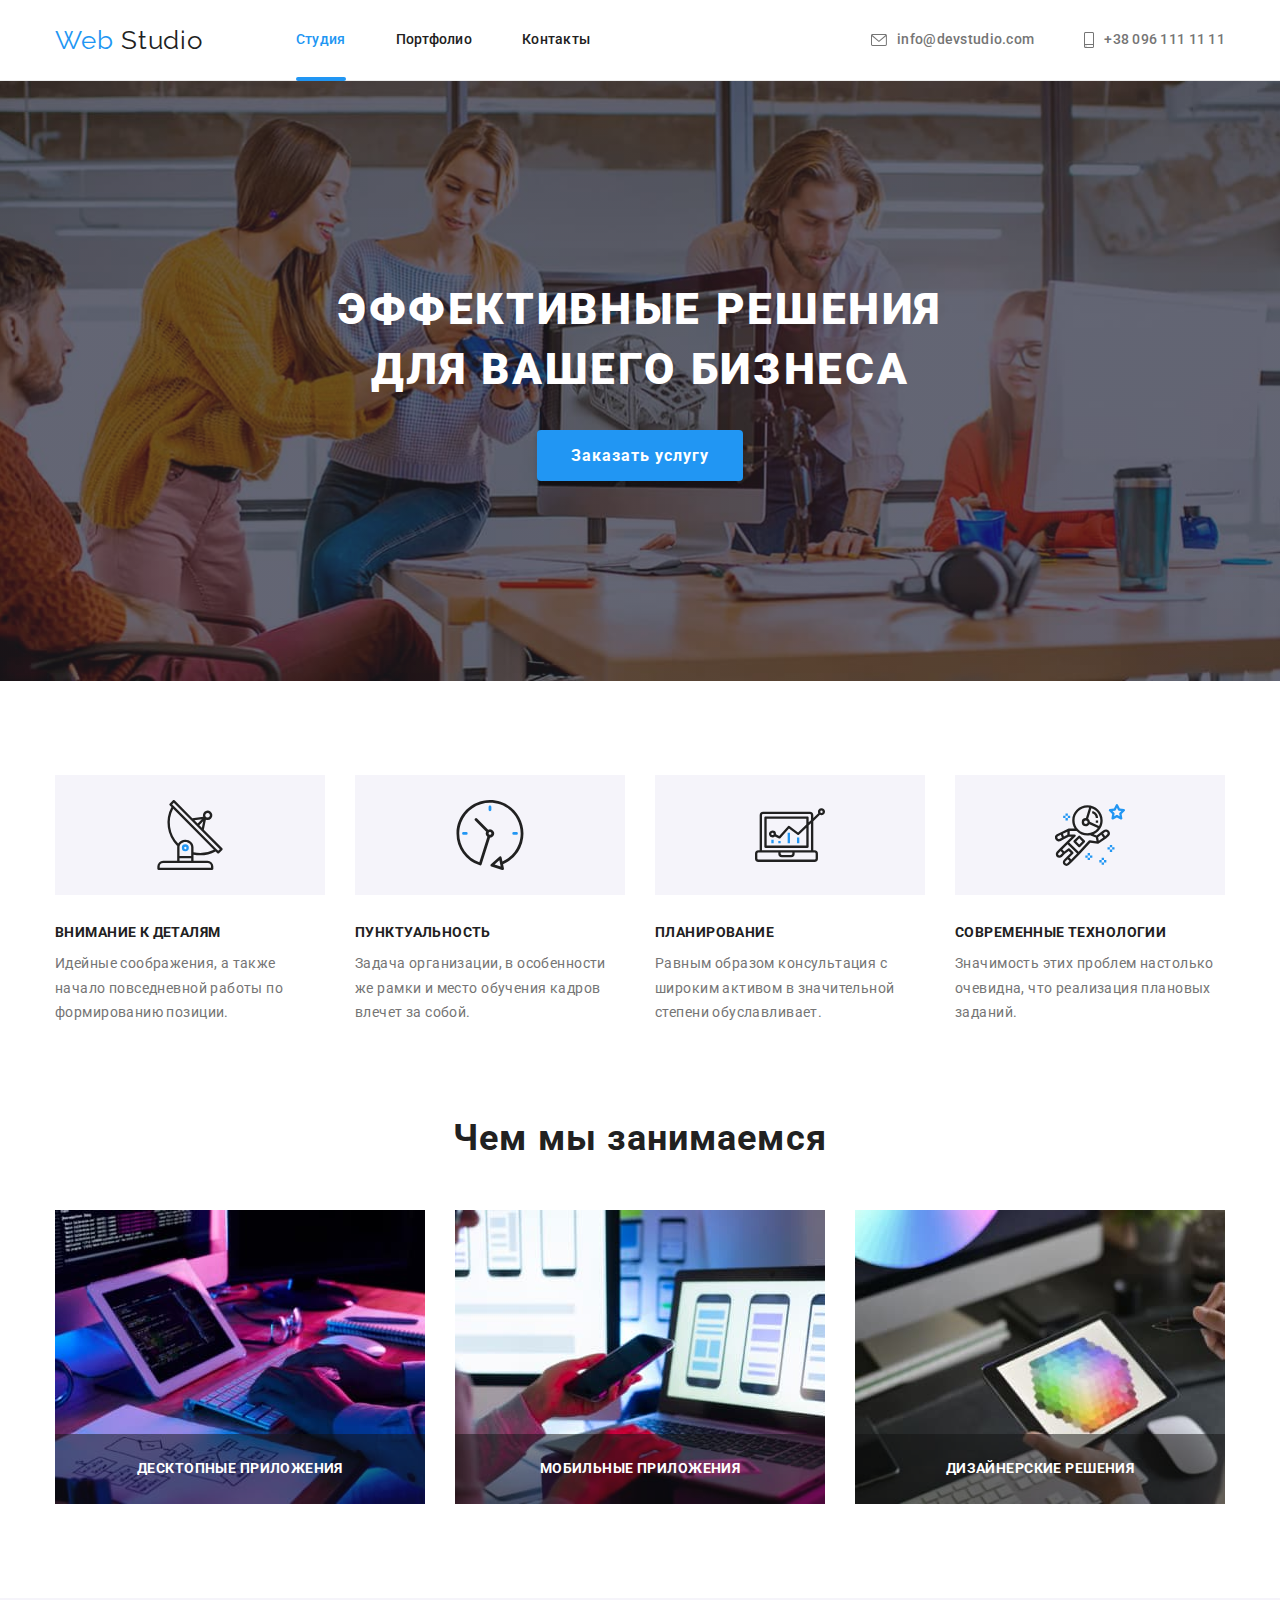
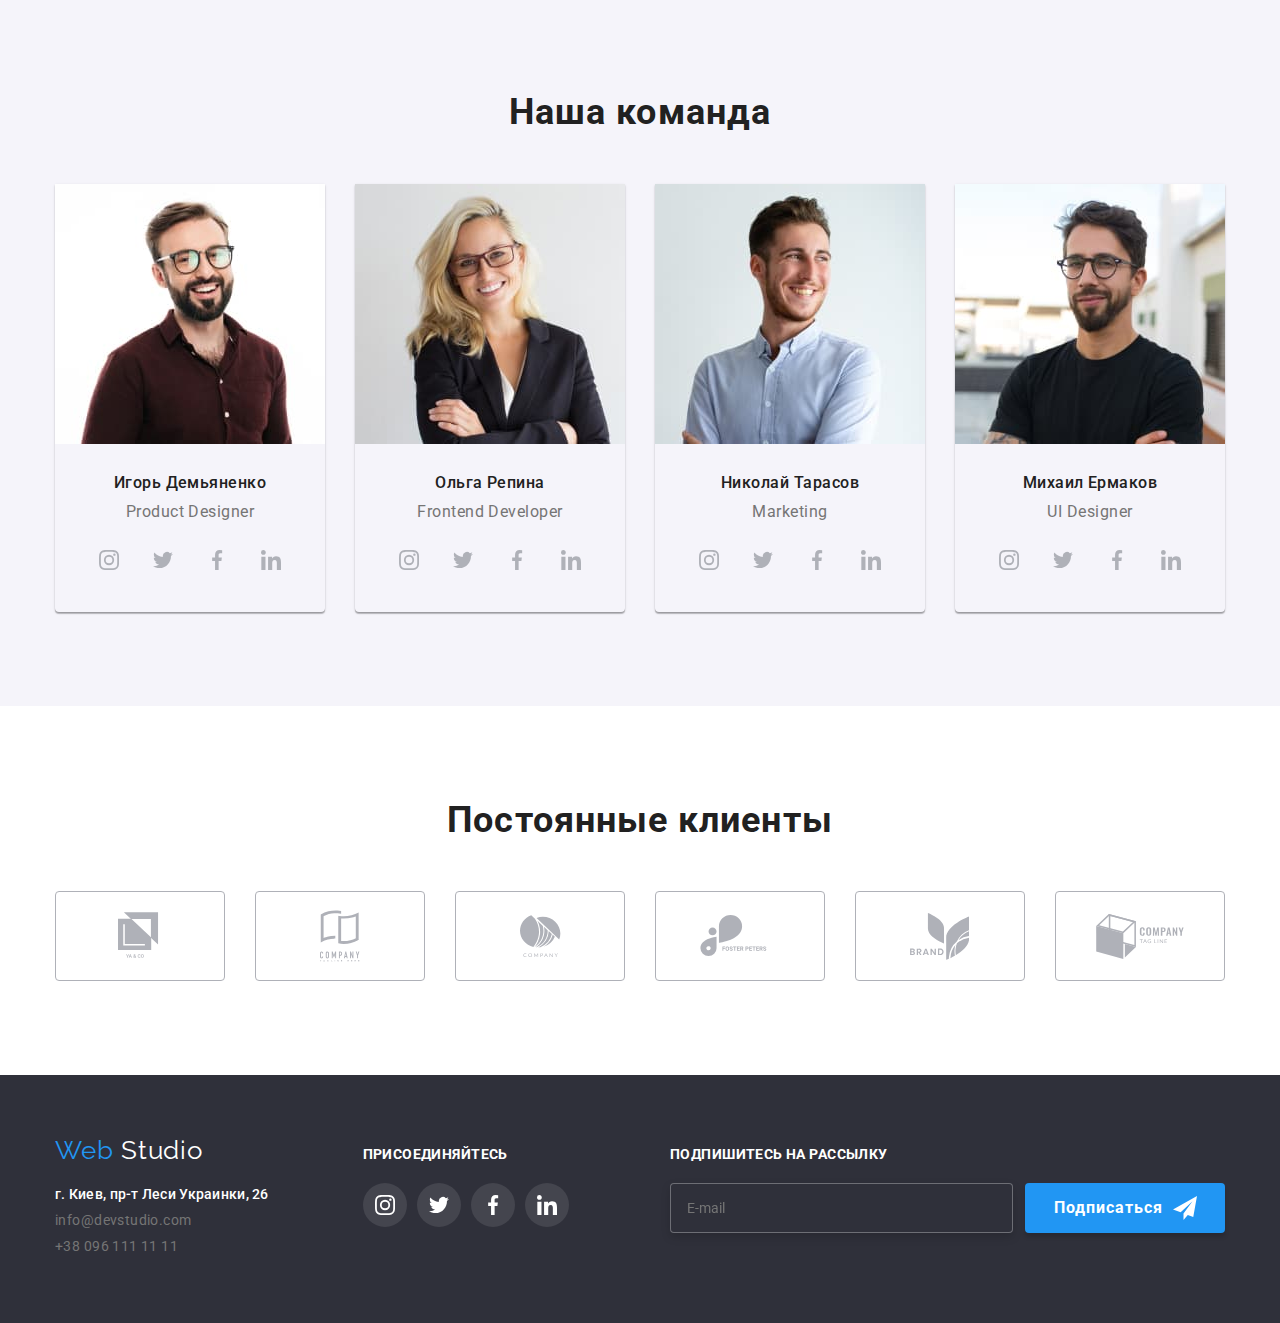
==== commit bd967f0b: "fff" ====
--- a/index.html
+++ b/index.html
@@ -12,7 +12,7 @@
 			rel="stylesheet"
 			href="https://cdnjs.cloudflare.com/ajax/libs/modern-normalize/1.0.0/modern-normalize.min.css"
 		/>
-		<link rel="stylesheet" href="./css/styles.css" />
+		<link rel="stylesheet" href="./css/main.min.css" />
 	</head>
 
 	<!-- ШАПКА -->
@@ -62,7 +62,7 @@
 						<br />
 						для вашего бизнеса
 					</h1>
-					<button class="button-hero">Заказать услугу</button>
+					<button class="button-hero" data-modal-open>Заказать услугу</button>
 				</div>
 			</section>
 
@@ -341,7 +341,7 @@
 
 		<footer class="footer-page" id="footer">
 			<div class="container footer">
-				<div class="address-footer">
+				<div class="footer-box">
 					<div class="logo-footer">
 						<a class="logo down" href="./index.html">
 							<span class="web">Web</span>
@@ -367,7 +367,7 @@
 						</ul>
 					</address>
 				</div>
-				<div class="social-footer">
+				<div class="footer-box">
 					<h2 class="features-head">Присоединяйтесь</h2>
 					<ul class="list social footer">
 						<li>
@@ -400,20 +400,92 @@
 						</li>
 					</ul>
 				</div>
+				<!-- <div class="aline-footer send"> -->
+
+				<div class="footer-box">
+					<b class="features-head">Подпишитесь на рассылку</b>
+					<form class="footer-form">
+						<input class="mail-footer" type="email" name="mail" placeholder="E-mail" />
+
+						<button class="button-footer" type="submit">
+							Подписаться<svg class="icon-footer" width="24px" height="24px">
+								<use href="./images/icon-2/sprite.svg#icon-send"></use>
+							</svg>
+						</button>
+					</form>
+				</div>
+				<!-- </div> -->
 			</div>
 		</footer>
 
 		<!-- MODALKA -->
-		<div class="backdrop is-hidden">
+		<div class="backdrop is-hidden" data-modal>
 			<div class="modal">
-				<!-- <div class="button-posicion"> -->
-				<button class="button-close">
+				<button class="button-close" data-modal-close>
 					<svg class="icon-close" width="18px" height="18px">
 						<use href="./images/icon-2/sprite.svg#icon-close"></use>
 					</svg>
 				</button>
+				<form class="form js-speaker-form">
+					<b>Оставьте свои данные, мы вам перезвоним</b>
+					<div class="form-field">
+						<label for="name" class="form-label">Имя</label>
+						<input type="text" name="name" id="name" class="form-input" /><svg
+							class="icon-form"
+							width="18px"
+							height="18px"
+						>
+							<use href="./images/icon-2/sprite.svg#icon-person"></use>
+						</svg>
+					</div>
+
+					<div class="form-field">
+						<label for="tel" class="form-label">Телефон</label
+						><input type="tel" name="tel" id="tel" class="form-input" /><svg
+							class="icon-form"
+							width="18px"
+							height="18px"
+						>
+							<use href="./images/icon-2/sprite.svg#icon-phone"></use>
+						</svg>
+					</div>
+
+					<div class="form-field">
+						<label for="mail" class="form-label">Почта</label
+						><input type="email" name="mail" id="mail" class="form-input" /><svg
+							class="icon-form"
+							width="18px"
+							height="18px"
+						>
+							<use href="./images/icon-2/sprite.svg#icon-email"></use>
+						</svg>
+					</div>
+
+					<div class="form-field comment">
+						<label for="comment" class="form-label">Комментарий</label>
+						<textarea name="comment" id="comment" rows="8" placeholder="Введите текст" class="form-input"></textarea>
+					</div>
+
+					<div class="container-checkbox">
+						<label class="checkbox-label">
+							<input class="checkbox" type="checkbox" name="policy" /><span class="checkbox-icon"> </span> Соглашаюсь с
+							рассылкой и принимаю <span class="policy">Условия договора</span>
+						</label>
+					</div>
+
+					<div class="btn-center"><button class="button-hero" type="submit">Отправить</button></div>
+				</form>
 			</div>
-			<!-- </div> -->
 		</div>
+		<script src="./modal.js"></script>
+		<script>
+			;(() => {
+				document.querySelector(".js-speaker-form").addEventListener("submit", (e) => {
+					e.preventDefault()
+
+					new FormData(e.currentTarget).forEach((value, name) => console.log(`${name}: ${value}`))
+				})
+			})()
+		</script>
 	</body>
 </html>
--- a/css/main.min.css
+++ b/css/main.min.css
@@ -0,0 +1,2 @@
+body{background-color:#ffffff;color:#212121;font-family:Roboto, sans-serif;font-size:14px;font-style:normal;margin-left:auto;margin-right:auto;padding-top:80px}h1,h2,h3,h4,h5,h6,p{margin-top:0;margin-bottom:0}img{display:block}.list{list-style:none;margin:0;padding:0}.section{padding-top:94px;padding-bottom:94px}.container{width:1200px;padding-left:15px;padding-right:15px;margin-left:auto;margin-right:auto}.heading{font-weight:700;font-size:36px;line-height:1.16;text-align:center;letter-spacing:0.03em;margin-bottom:50px}.list.features,.list.heading,.list.team,.list.portfolio,.list.content,.list.clients,.list.address.up{display:flex;align-items:center}.main{color:#fff;font-weight:900;font-size:44px;line-height:1.36;text-align:center;letter-spacing:0.06em;text-transform:uppercase;margin-bottom:30px}.logo{color:#212121;font-family:Raleway, sans-serif;font-size:26px;line-height:1.19;letter-spacing:0.03em;text-decoration:none}.web{color:#2196f3}.logo-footer{margin-bottom:20px}.header-page{border-bottom:1px solid #ececec;position:fixed;width:100%;top:0;background-color:#fff;z-index:2}.container.header{display:flex;align-items:center;justify-content:space-between}.link-page{font-weight:500;font-size:14px;line-height:1.14;letter-spacing:0.02em;color:#212121;text-decoration:none;display:block;padding-top:32px;padding-bottom:32px;transition:color 250ms cubic-bezier(0.4, 0, 0.2, 1)}.link .link-page.current{display:flex;position:relative}.link .link-page.current::before{content:"";position:absolute;bottom:-1px;width:100%;height:4px;background-color:#2196f3;border-radius:2px}.link-page:hover,.link-page:focus{color:#2196f3}.link-page.current{color:#2196f3}.list.nav{margin-left:93px}.list.nav .link+.link{margin-left:50px}.list.address .link+.link{margin-left:50px}.link-contacts{font-weight:500;line-height:1.14;letter-spacing:0.02em;color:#757575;text-decoration:none;transition:color 250ms cubic-bezier(0.4, 0, 0.2, 1)}.link-contacts:hover,.link-contacts:focus{color:#2196f3}.link-contacts.up{display:inline-flex;align-items:center;padding-top:32px;padding-bottom:32px;fill:#757575}.link-contacts.up:hover,.link-contacts.up:focus{fill:#2196f3}.icon-address{margin-right:10px;transition:fill 250ms cubic-bezier(0.4, 0, 0.2, 1)}.link-contacts.down{font-weight:400;line-height:1.17;letter-spacing:0.03em}.link-down{margin-bottom:9px;font-style:normal}.link-contacts.address{color:#ffffff;transition:color 250ms cubic-bezier(0.4, 0, 0.2, 1)}.link-contacts.address:hover,.link-contacts.address:focus{color:#2196f3}.list.nav,.list.address,.navigation{display:flex;align-items:center}.footer-page{background-color:#2f303a}.logo.down{color:#ffffff}.container.footer{padding-top:60px;padding-bottom:60px;align-items:baseline;display:flex;justify-content:center;margin-left:auto;margin-right:auto}.list.social.footer{justify-content:left;margin-top:0}.link-social.footer{fill:#fff;background-color:rgba(255,255,255,0.1);transition:background-color 250ms cubic-bezier(0.4, 0, 0.2, 1)}.link-social.footer:hover{background-color:#2196f3}.footer-box h2,b{color:#fff;margin-bottom:20px;display:block}.footer-box b{margin-bottom:20px}.footer-form{display:flex}.footer-box{width:calc((100% - 2 * 30px) / 2)}.mail-footer{height:50px;width:358px;background-color:#2f303a;border-radius:4px;margin-right:12px;padding-top:12px;padding-bottom:12px;padding-left:16px;border:1px solid rgba(255,255,255,0.3);filter:drop-shadow(0px 4px 4px rgba(0,0,0,0.15));border-radius:4px}.button-footer{position:relative;cursor:pointer;color:#ffffff;background-color:#2196f3;font-weight:700;font-size:16px;line-height:1.85;letter-spacing:0.06em;box-shadow:0px 4px 4px rgba(0,0,0,0.15);border-radius:4px;border:none;text-decoration:none;width:200px;padding-top:10px;padding-bottom:10px;padding-left:29px;padding-right:62px}.icon-footer{position:absolute;margin-left:10px;top:50%;right:28px;transform:translateY(-50%);fill:#fff}.mail-footer:hover,.mail-footer:focus{outline-color:none;border-color:#2196f3}.section.hero{text-align:center;padding-bottom:200px;padding-top:200px;background-color:#2f303a;background-image:linear-gradient(to right, rgba(47,48,58,0.4), rgba(47,48,58,0.4)),url(../images/background.jpg);background-repeat:no-repeat;background-position:center;background-size:cover}.button-hero{cursor:pointer;color:#ffffff;background-color:#2196f3;font-weight:700;font-size:16px;line-height:1.85;letter-spacing:0.06em;box-shadow:0px 4px 4px rgba(0,0,0,0.15);border-radius:4px;border:none;text-decoration:none;padding:11px 34px;display:inline-block;min-width:200px}.features-head{font-weight:bold;font-size:14px;line-height:1.14;letter-spacing:0.03em;text-transform:uppercase;margin-bottom:10px}.features-text{font-weight:400;font-size:14px;line-height:1.74;letter-spacing:0.03em;color:#757575;text-transform:none;margin-top:0;margin-bottom:0}.list.features{margin-left:-30px}.item-features{margin-left:30px;flex-basis:calc(100% / 4 - 30px)}.section.features{padding-bottom:0px}.item-features::before{content:"";height:120px;display:block;margin-bottom:30px;background-color:#f5f4fa;background-repeat:no-repeat;background-position:center;background-image:url(../images/icon/Vector.svg)}.item-features:nth-child(2)::before{background-image:url(../images/icon/clock.svg)}.item-features:nth-child(3)::before{background-image:url(../images/icon/Vector3.svg)}.item-features:nth-child(4)::before{background-image:url(../images/icon/astronaut.svg)}.position.heading{margin:0;position:relative}.position.heading::before{display:inline-block;position:absolute;content:"";width:370px;height:70px;background-color:#111111;opacity:0.5;bottom:0;left:0}.heading-text{color:#fff;font-weight:bold;font-size:14px;line-height:1.14;text-align:center;letter-spacing:0.03em;text-transform:uppercase;position:absolute;bottom:27px;width:100%}.list.heading{margin-left:-30px;margin-bottom:0}.item-heading{width:370px;margin-left:30px;flex-basis:calc(100% / 3 - 30px)}.section.team{background-color:#f5f4fa}.name{font-weight:500;font-size:16px;line-height:1.18;letter-spacing:0.03em;margin-bottom:10px}.work{font-weight:400;font-size:16px;line-height:1.18;letter-spacing:0.03em;color:#757575}.work-div{padding-top:30px;padding-bottom:30px}.list.team{margin-right:-30px;text-align:center}.item-team{box-shadow:0px 1px 3px rgba(0,0,0,0.12),0px 1px 1px rgba(0,0,0,0.14),0px 2px 1px rgba(0,0,0,0.2);border-radius:0px 0px 4px 4px;margin-right:30px;width:calc(100% / 4 - 30px)}.item-team:nth-child(4n){margin-right:0}.list.social{display:flex;justify-content:center;margin-top:16px}.list.social li{width:44px;height:44px}.list.social li+li{margin-left:10px}.link-social{display:flex;width:44px;height:44px;border-radius:50%;justify-content:center;align-items:center;fill:#afb1b8;transition:background-color 250ms cubic-bezier(0.4, 0, 0.2, 1),fill 250ms cubic-bezier(0.4, 0, 0.2, 1)}.link-social:hover,.link-social:focus{background-color:#2196f3;fill:#fff}.list.clients{align-items:center;justify-content:center}.list.social.footer{justify-content:start}.link-clients{display:flex;align-items:center;justify-content:center;width:100%;height:90px;fill:#afb1b8;border:1px solid #afb1b8;box-sizing:border-box;border-radius:4px;transition:border-color 250ms cubic-bezier(0.4, 0, 0.2, 1),fill 250ms cubic-bezier(0.4, 0, 0.2, 1)}.item-clients{margin-right:30px;width:calc((100% - 5 * 30px) / 6)}.link-clients:hover,.link-clients:focus{fill:#2196f3;border-color:#2196f3}.item-clients:nth-child(6n){margin-right:0px}.backdrop{position:fixed;top:0;left:0;height:100%;width:100%;opacity:1;background-color:rgba(0,0,0,0.2);z-index:3;transition:250ms cubic-bezier(0.4, 0, 0.2, 1)}.backdrop.is-hidden{opacity:0;pointer-events:none}.modal{display:flex;position:absolute;top:50%;left:50%;transform:translate(-50%, -50%);max-width:528px;max-height:581px;padding:0px;background:#ffffff;box-shadow:0px 1px 3px rgba(0,0,0,0.12),0px 1px 1px rgba(0,0,0,0.14),0px 2px 1px rgba(0,0,0,0.2);border-radius:4px}.button-close{cursor:pointer;width:30px;height:30px;fill:#212121;border-radius:50%;text-decoration:none;z-index:5;outline:none;display:flex;align-items:center;justify-content:center;position:absolute;right:8px;top:8px;padding:0px;border:1px solid rgba(0,0,0,0.1);transition:fill 250ms cubic-bezier(0.4, 0, 0.2, 1)}.button-close:hover,.button-close:focus{fill:#2196f3}.form{position:relative;width:100%;padding:40px;box-sizing:content-box}.form-field{display:flex;flex-direction:column;margin-bottom:28px}.form-field.comment{margin-bottom:20px}.js-speaker-form b{font-weight:700;font-size:20px;line-height:1.15;text-align:center;letter-spacing:0.03em;color:#212121;margin-bottom:30px}.form-field>label{position:absolute;left:0;bottom:100%;margin-bottom:4px;font-weight:400;font-size:12px;line-height:1.16;letter-spacing:0.01em;color:#757575}.form-field>label::placeholder{font-size:12px;line-height:1.16;letter-spacing:0.01em;color:rgba(117,117,117,0.5)}.form-field>input{height:40px;padding:12px 42px;border:1px solid rgba(33,33,33,0.2);border-radius:4px}.form-field>textarea{height:120px;padding:12px 16px;resize:none;border:1px solid rgba(33,33,33,0.2);border-radius:4px}.btn-center{display:block;text-align:center}.policy{line-height:1.71;letter-spacing:0.03em;color:#757575;margin-bottom:30px;text-align:center}.form-field{position:relative}.icon-form{position:absolute;top:50%;left:14px;transform:translateY(-50%);margin:0}.form-input:focus+.icon-form{fill:#2196f3}.form-input:focus-within .icon-form,.form-input:focus{fill:#2196f3;border-color:#2196f3;outline:none}.checkbox{-webkit-appearance:none;-moz-appearance:none;appearance:none;position:absolute}.container-checkbox{display:flex;margin-bottom:30px;text-align:center;justify-content:center;align-items:center}.checkbox-icon{display:inline-block;width:16px;height:15px;background-color:#ffffff;background-image:url(../images/icon-2/icon-check.svg);border:1px solid #212121;border-radius:2px;margin-right:7px;align-items:center;vertical-align:text-top}.checkbox:checked+.checkbox-icon{background-color:#2196f3;border:none}.checkbox-label{font-weight:400;font-size:14px;line-height:1.71;letter-spacing:0.03em;color:#757575}.policy{color:#2196f3;border-bottom:1px solid #2196f3}
+/*# sourceMappingURL=main.min.css.map */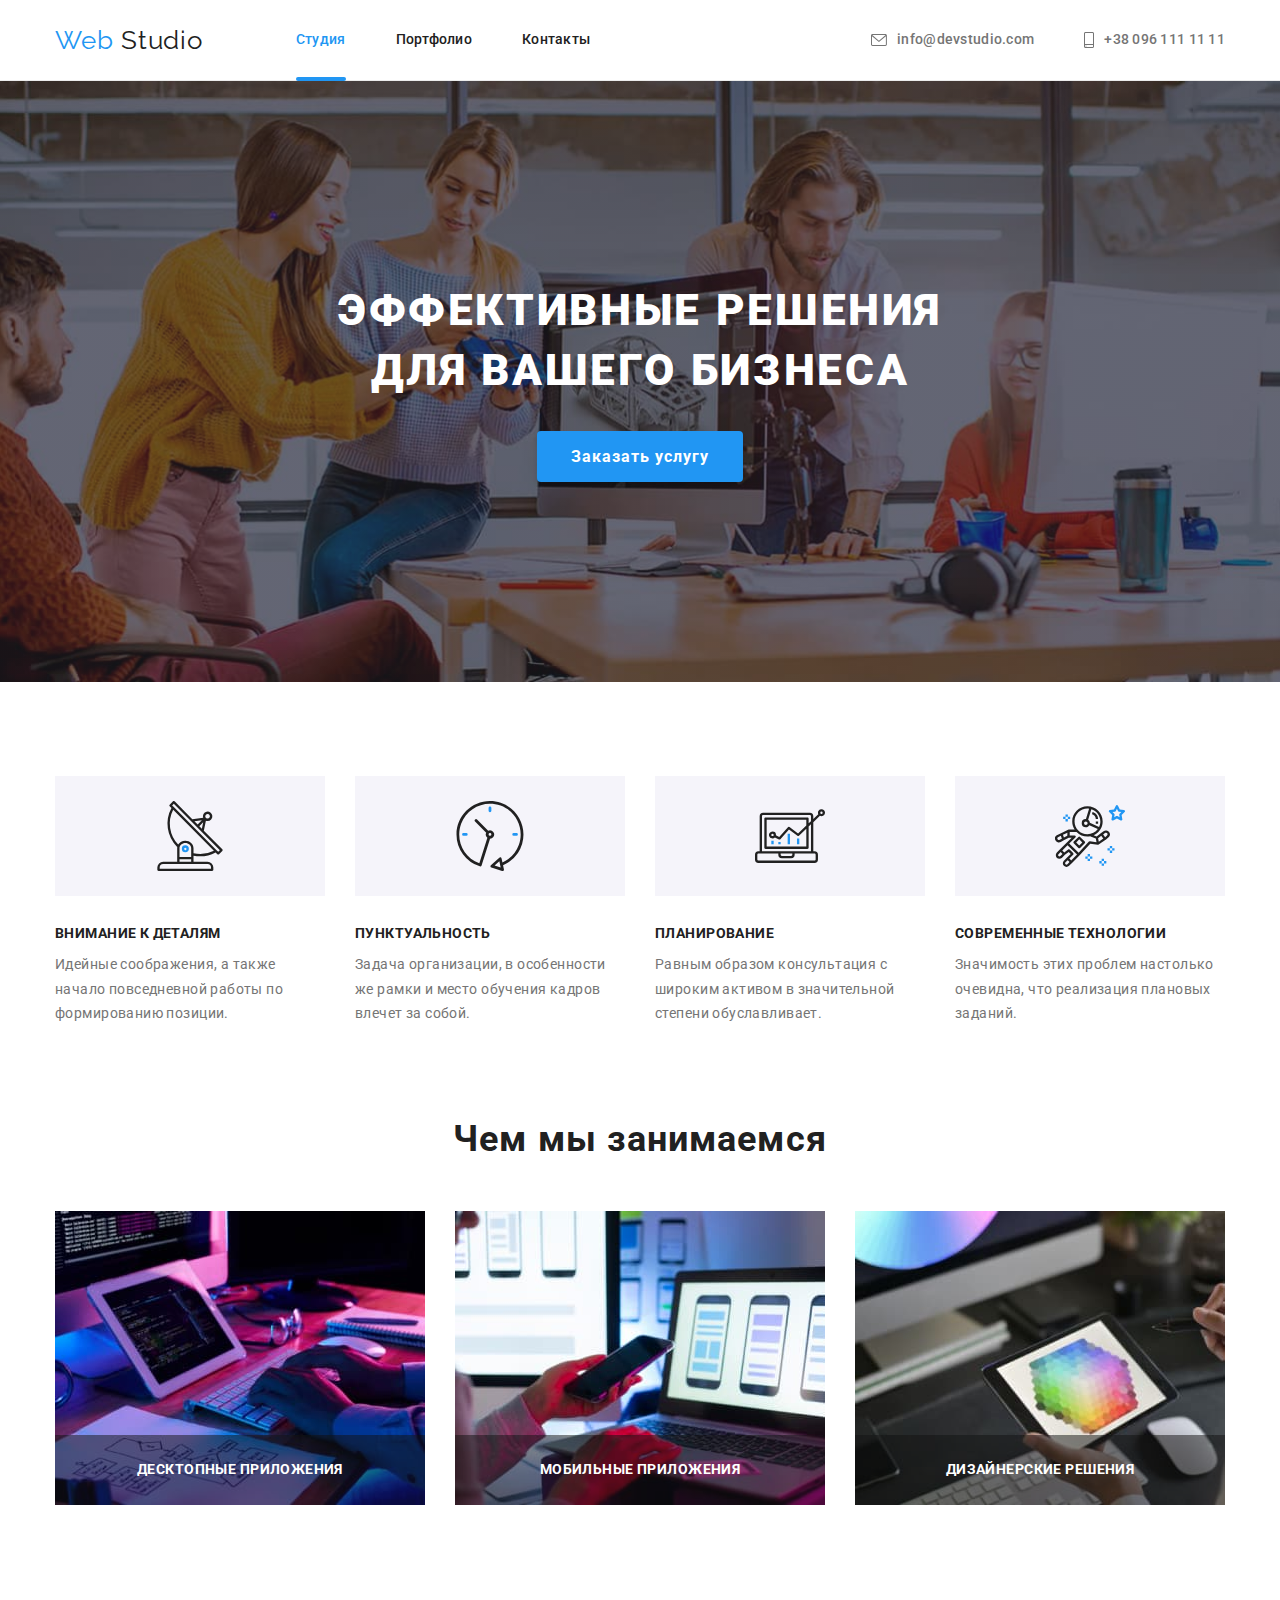
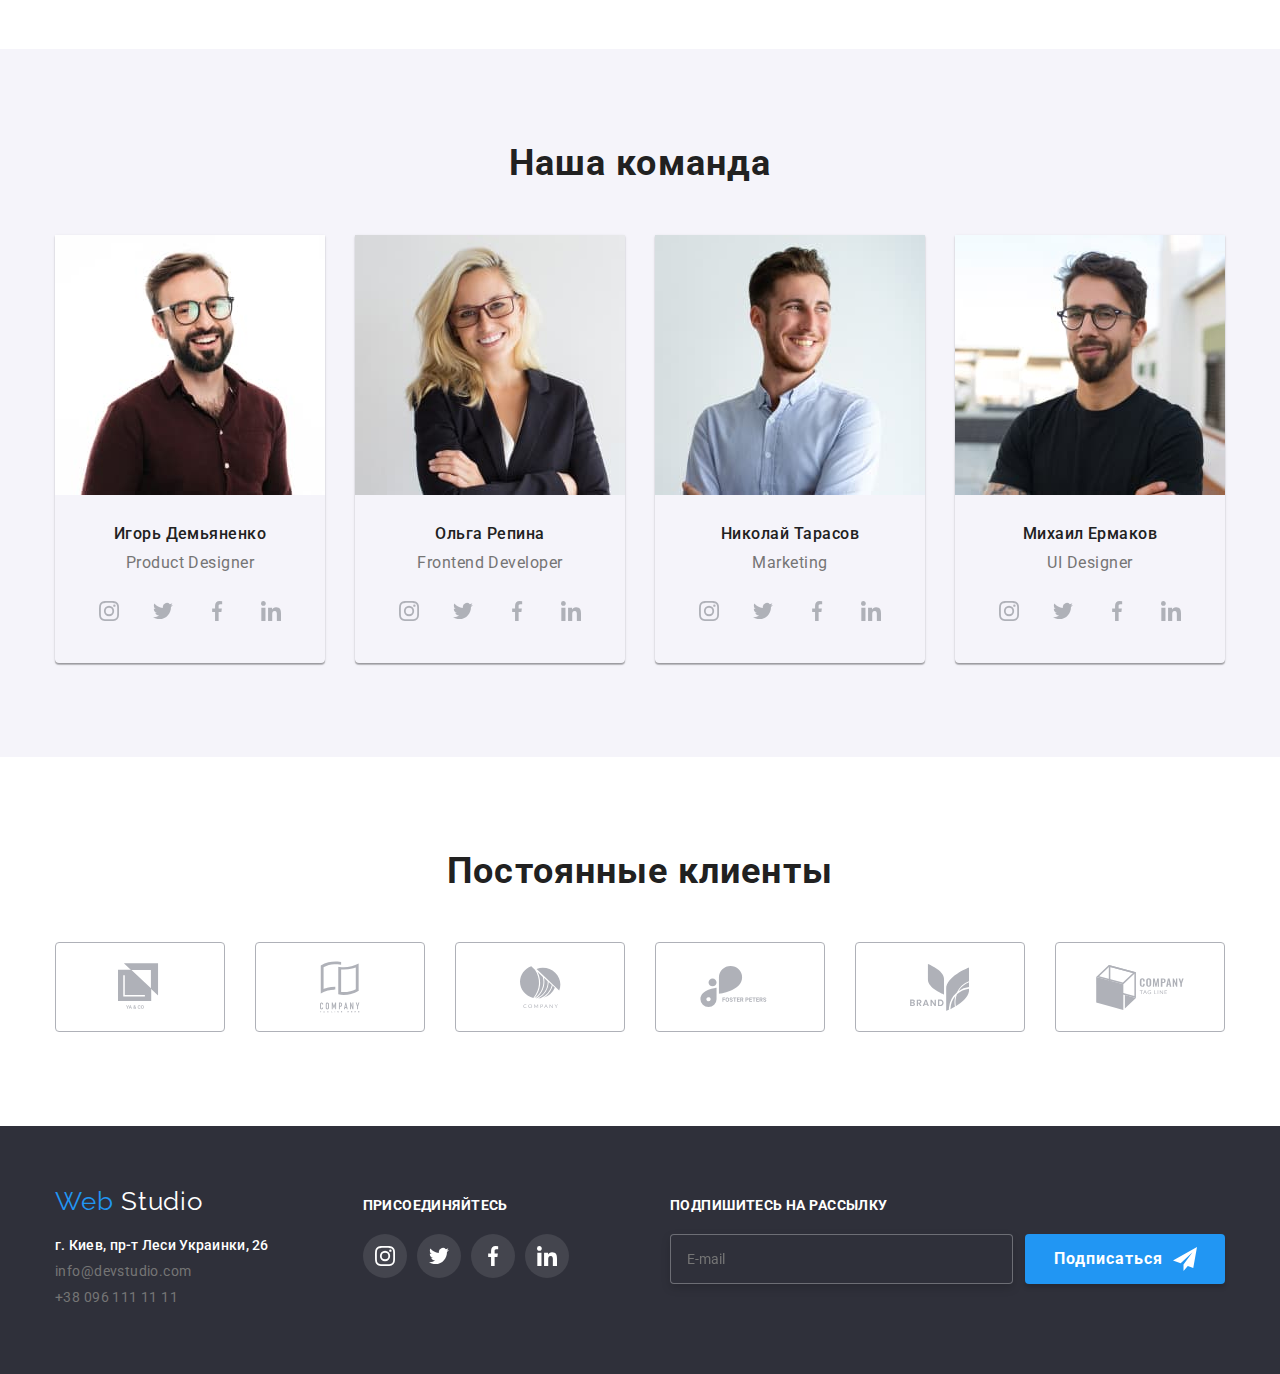
==== commit 60ec6356: "adaptive" ====
--- a/index.html
+++ b/index.html
@@ -100,7 +100,7 @@
 
 			<!--ЧЕМ МЫ ЗАНИМАЕМСЯ-->
 
-			<section class="section">
+			<section class="section heading">
 				<div class="container">
 					<h2 class="heading">Чем мы занимаемся</h2>
 					<ul class="list heading">
@@ -349,7 +349,7 @@
 						</a>
 					</div>
 					<address>
-						<ul class="list">
+						<ul class="list footer">
 							<li class="link-down">
 								<a
 									href="https://goo.gl/maps/tncFJS4bmtnmpcFF8"
@@ -400,6 +400,7 @@
 						</li>
 					</ul>
 				</div>
+
 				<!-- <div class="aline-footer send"> -->
 
 				<div class="footer-box">
@@ -408,7 +409,8 @@
 						<input class="mail-footer" type="email" name="mail" placeholder="E-mail" />
 
 						<button class="button-footer" type="submit">
-							Подписаться<svg class="icon-footer" width="24px" height="24px">
+							Подписаться
+							<svg class="icon-footer" width="24px" height="24px">
 								<use href="./images/icon-2/sprite.svg#icon-send"></use>
 							</svg>
 						</button>
@@ -430,33 +432,24 @@
 					<b>Оставьте свои данные, мы вам перезвоним</b>
 					<div class="form-field">
 						<label for="name" class="form-label">Имя</label>
-						<input type="text" name="name" id="name" class="form-input" /><svg
-							class="icon-form"
-							width="18px"
-							height="18px"
-						>
+						<input type="text" name="name" id="name" class="form-input" />
+						<svg class="icon-form" width="18px" height="18px">
 							<use href="./images/icon-2/sprite.svg#icon-person"></use>
 						</svg>
 					</div>
 
 					<div class="form-field">
-						<label for="tel" class="form-label">Телефон</label
-						><input type="tel" name="tel" id="tel" class="form-input" /><svg
-							class="icon-form"
-							width="18px"
-							height="18px"
-						>
+						<label for="tel" class="form-label">Телефон</label>
+						<input type="tel" name="tel" id="tel" class="form-input" />
+						<svg class="icon-form" width="18px" height="18px">
 							<use href="./images/icon-2/sprite.svg#icon-phone"></use>
 						</svg>
 					</div>
 
 					<div class="form-field">
-						<label for="mail" class="form-label">Почта</label
-						><input type="email" name="mail" id="mail" class="form-input" /><svg
-							class="icon-form"
-							width="18px"
-							height="18px"
-						>
+						<label for="mail" class="form-label">Почта</label>
+						<input type="email" name="mail" id="mail" class="form-input" />
+						<svg class="icon-form" width="18px" height="18px">
 							<use href="./images/icon-2/sprite.svg#icon-email"></use>
 						</svg>
 					</div>
@@ -468,8 +461,10 @@
 
 					<div class="container-checkbox">
 						<label class="checkbox-label">
-							<input class="checkbox" type="checkbox" name="policy" /><span class="checkbox-icon"> </span> Соглашаюсь с
-							рассылкой и принимаю <span class="policy">Условия договора</span>
+							<input class="checkbox" type="checkbox" name="policy" />
+							<span class="checkbox-icon"></span>
+							Соглашаюсь с рассылкой и принимаю
+							<span class="policy">Условия договора</span>
 						</label>
 					</div>
 
@@ -480,7 +475,7 @@
 		<script src="./modal.js"></script>
 		<script>
 			;(() => {
-				document.querySelector(".js-speaker-form").addEventListener("submit", (e) => {
+				document.querySelector(".js-speaker-form").addEventListener("submit", e => {
 					e.preventDefault()
 
 					new FormData(e.currentTarget).forEach((value, name) => console.log(`${name}: ${value}`))
--- a/css/main.min.css
+++ b/css/main.min.css
@@ -1,2 +1,2 @@
-body{background-color:#ffffff;color:#212121;font-family:Roboto, sans-serif;font-size:14px;font-style:normal;margin-left:auto;margin-right:auto;padding-top:80px}h1,h2,h3,h4,h5,h6,p{margin-top:0;margin-bottom:0}img{display:block}.list{list-style:none;margin:0;padding:0}.section{padding-top:94px;padding-bottom:94px}.container{width:1200px;padding-left:15px;padding-right:15px;margin-left:auto;margin-right:auto}.heading{font-weight:700;font-size:36px;line-height:1.16;text-align:center;letter-spacing:0.03em;margin-bottom:50px}.list.features,.list.heading,.list.team,.list.portfolio,.list.content,.list.clients,.list.address.up{display:flex;align-items:center}.main{color:#fff;font-weight:900;font-size:44px;line-height:1.36;text-align:center;letter-spacing:0.06em;text-transform:uppercase;margin-bottom:30px}.logo{color:#212121;font-family:Raleway, sans-serif;font-size:26px;line-height:1.19;letter-spacing:0.03em;text-decoration:none}.web{color:#2196f3}.logo-footer{margin-bottom:20px}.header-page{border-bottom:1px solid #ececec;position:fixed;width:100%;top:0;background-color:#fff;z-index:2}.container.header{display:flex;align-items:center;justify-content:space-between}.link-page{font-weight:500;font-size:14px;line-height:1.14;letter-spacing:0.02em;color:#212121;text-decoration:none;display:block;padding-top:32px;padding-bottom:32px;transition:color 250ms cubic-bezier(0.4, 0, 0.2, 1)}.link .link-page.current{display:flex;position:relative}.link .link-page.current::before{content:"";position:absolute;bottom:-1px;width:100%;height:4px;background-color:#2196f3;border-radius:2px}.link-page:hover,.link-page:focus{color:#2196f3}.link-page.current{color:#2196f3}.list.nav{margin-left:93px}.list.nav .link+.link{margin-left:50px}.list.address .link+.link{margin-left:50px}.link-contacts{font-weight:500;line-height:1.14;letter-spacing:0.02em;color:#757575;text-decoration:none;transition:color 250ms cubic-bezier(0.4, 0, 0.2, 1)}.link-contacts:hover,.link-contacts:focus{color:#2196f3}.link-contacts.up{display:inline-flex;align-items:center;padding-top:32px;padding-bottom:32px;fill:#757575}.link-contacts.up:hover,.link-contacts.up:focus{fill:#2196f3}.icon-address{margin-right:10px;transition:fill 250ms cubic-bezier(0.4, 0, 0.2, 1)}.link-contacts.down{font-weight:400;line-height:1.17;letter-spacing:0.03em}.link-down{margin-bottom:9px;font-style:normal}.link-contacts.address{color:#ffffff;transition:color 250ms cubic-bezier(0.4, 0, 0.2, 1)}.link-contacts.address:hover,.link-contacts.address:focus{color:#2196f3}.list.nav,.list.address,.navigation{display:flex;align-items:center}.footer-page{background-color:#2f303a}.logo.down{color:#ffffff}.container.footer{padding-top:60px;padding-bottom:60px;align-items:baseline;display:flex;justify-content:center;margin-left:auto;margin-right:auto}.list.social.footer{justify-content:left;margin-top:0}.link-social.footer{fill:#fff;background-color:rgba(255,255,255,0.1);transition:background-color 250ms cubic-bezier(0.4, 0, 0.2, 1)}.link-social.footer:hover{background-color:#2196f3}.footer-box h2,b{color:#fff;margin-bottom:20px;display:block}.footer-box b{margin-bottom:20px}.footer-form{display:flex}.footer-box{width:calc((100% - 2 * 30px) / 2)}.mail-footer{height:50px;width:358px;background-color:#2f303a;border-radius:4px;margin-right:12px;padding-top:12px;padding-bottom:12px;padding-left:16px;border:1px solid rgba(255,255,255,0.3);filter:drop-shadow(0px 4px 4px rgba(0,0,0,0.15));border-radius:4px}.button-footer{position:relative;cursor:pointer;color:#ffffff;background-color:#2196f3;font-weight:700;font-size:16px;line-height:1.85;letter-spacing:0.06em;box-shadow:0px 4px 4px rgba(0,0,0,0.15);border-radius:4px;border:none;text-decoration:none;width:200px;padding-top:10px;padding-bottom:10px;padding-left:29px;padding-right:62px}.icon-footer{position:absolute;margin-left:10px;top:50%;right:28px;transform:translateY(-50%);fill:#fff}.mail-footer:hover,.mail-footer:focus{outline-color:none;border-color:#2196f3}.section.hero{text-align:center;padding-bottom:200px;padding-top:200px;background-color:#2f303a;background-image:linear-gradient(to right, rgba(47,48,58,0.4), rgba(47,48,58,0.4)),url(../images/background.jpg);background-repeat:no-repeat;background-position:center;background-size:cover}.button-hero{cursor:pointer;color:#ffffff;background-color:#2196f3;font-weight:700;font-size:16px;line-height:1.85;letter-spacing:0.06em;box-shadow:0px 4px 4px rgba(0,0,0,0.15);border-radius:4px;border:none;text-decoration:none;padding:11px 34px;display:inline-block;min-width:200px}.features-head{font-weight:bold;font-size:14px;line-height:1.14;letter-spacing:0.03em;text-transform:uppercase;margin-bottom:10px}.features-text{font-weight:400;font-size:14px;line-height:1.74;letter-spacing:0.03em;color:#757575;text-transform:none;margin-top:0;margin-bottom:0}.list.features{margin-left:-30px}.item-features{margin-left:30px;flex-basis:calc(100% / 4 - 30px)}.section.features{padding-bottom:0px}.item-features::before{content:"";height:120px;display:block;margin-bottom:30px;background-color:#f5f4fa;background-repeat:no-repeat;background-position:center;background-image:url(../images/icon/Vector.svg)}.item-features:nth-child(2)::before{background-image:url(../images/icon/clock.svg)}.item-features:nth-child(3)::before{background-image:url(../images/icon/Vector3.svg)}.item-features:nth-child(4)::before{background-image:url(../images/icon/astronaut.svg)}.position.heading{margin:0;position:relative}.position.heading::before{display:inline-block;position:absolute;content:"";width:370px;height:70px;background-color:#111111;opacity:0.5;bottom:0;left:0}.heading-text{color:#fff;font-weight:bold;font-size:14px;line-height:1.14;text-align:center;letter-spacing:0.03em;text-transform:uppercase;position:absolute;bottom:27px;width:100%}.list.heading{margin-left:-30px;margin-bottom:0}.item-heading{width:370px;margin-left:30px;flex-basis:calc(100% / 3 - 30px)}.section.team{background-color:#f5f4fa}.name{font-weight:500;font-size:16px;line-height:1.18;letter-spacing:0.03em;margin-bottom:10px}.work{font-weight:400;font-size:16px;line-height:1.18;letter-spacing:0.03em;color:#757575}.work-div{padding-top:30px;padding-bottom:30px}.list.team{margin-right:-30px;text-align:center}.item-team{box-shadow:0px 1px 3px rgba(0,0,0,0.12),0px 1px 1px rgba(0,0,0,0.14),0px 2px 1px rgba(0,0,0,0.2);border-radius:0px 0px 4px 4px;margin-right:30px;width:calc(100% / 4 - 30px)}.item-team:nth-child(4n){margin-right:0}.list.social{display:flex;justify-content:center;margin-top:16px}.list.social li{width:44px;height:44px}.list.social li+li{margin-left:10px}.link-social{display:flex;width:44px;height:44px;border-radius:50%;justify-content:center;align-items:center;fill:#afb1b8;transition:background-color 250ms cubic-bezier(0.4, 0, 0.2, 1),fill 250ms cubic-bezier(0.4, 0, 0.2, 1)}.link-social:hover,.link-social:focus{background-color:#2196f3;fill:#fff}.list.clients{align-items:center;justify-content:center}.list.social.footer{justify-content:start}.link-clients{display:flex;align-items:center;justify-content:center;width:100%;height:90px;fill:#afb1b8;border:1px solid #afb1b8;box-sizing:border-box;border-radius:4px;transition:border-color 250ms cubic-bezier(0.4, 0, 0.2, 1),fill 250ms cubic-bezier(0.4, 0, 0.2, 1)}.item-clients{margin-right:30px;width:calc((100% - 5 * 30px) / 6)}.link-clients:hover,.link-clients:focus{fill:#2196f3;border-color:#2196f3}.item-clients:nth-child(6n){margin-right:0px}.backdrop{position:fixed;top:0;left:0;height:100%;width:100%;opacity:1;background-color:rgba(0,0,0,0.2);z-index:3;transition:250ms cubic-bezier(0.4, 0, 0.2, 1)}.backdrop.is-hidden{opacity:0;pointer-events:none}.modal{display:flex;position:absolute;top:50%;left:50%;transform:translate(-50%, -50%);max-width:528px;max-height:581px;padding:0px;background:#ffffff;box-shadow:0px 1px 3px rgba(0,0,0,0.12),0px 1px 1px rgba(0,0,0,0.14),0px 2px 1px rgba(0,0,0,0.2);border-radius:4px}.button-close{cursor:pointer;width:30px;height:30px;fill:#212121;border-radius:50%;text-decoration:none;z-index:5;outline:none;display:flex;align-items:center;justify-content:center;position:absolute;right:8px;top:8px;padding:0px;border:1px solid rgba(0,0,0,0.1);transition:fill 250ms cubic-bezier(0.4, 0, 0.2, 1)}.button-close:hover,.button-close:focus{fill:#2196f3}.form{position:relative;width:100%;padding:40px;box-sizing:content-box}.form-field{display:flex;flex-direction:column;margin-bottom:28px}.form-field.comment{margin-bottom:20px}.js-speaker-form b{font-weight:700;font-size:20px;line-height:1.15;text-align:center;letter-spacing:0.03em;color:#212121;margin-bottom:30px}.form-field>label{position:absolute;left:0;bottom:100%;margin-bottom:4px;font-weight:400;font-size:12px;line-height:1.16;letter-spacing:0.01em;color:#757575}.form-field>label::placeholder{font-size:12px;line-height:1.16;letter-spacing:0.01em;color:rgba(117,117,117,0.5)}.form-field>input{height:40px;padding:12px 42px;border:1px solid rgba(33,33,33,0.2);border-radius:4px}.form-field>textarea{height:120px;padding:12px 16px;resize:none;border:1px solid rgba(33,33,33,0.2);border-radius:4px}.btn-center{display:block;text-align:center}.policy{line-height:1.71;letter-spacing:0.03em;color:#757575;margin-bottom:30px;text-align:center}.form-field{position:relative}.icon-form{position:absolute;top:50%;left:14px;transform:translateY(-50%);margin:0}.form-input:focus+.icon-form{fill:#2196f3}.form-input:focus-within .icon-form,.form-input:focus{fill:#2196f3;border-color:#2196f3;outline:none}.checkbox{-webkit-appearance:none;-moz-appearance:none;appearance:none;position:absolute}.container-checkbox{display:flex;margin-bottom:30px;text-align:center;justify-content:center;align-items:center}.checkbox-icon{display:inline-block;width:16px;height:15px;background-color:#ffffff;background-image:url(../images/icon-2/icon-check.svg);border:1px solid #212121;border-radius:2px;margin-right:7px;align-items:center;vertical-align:text-top}.checkbox:checked+.checkbox-icon{background-color:#2196f3;border:none}.checkbox-label{font-weight:400;font-size:14px;line-height:1.71;letter-spacing:0.03em;color:#757575}.policy{color:#2196f3;border-bottom:1px solid #2196f3}
+body{background-color:#ffffff;color:#212121;font-family:Roboto, sans-serif;font-size:14px;font-style:normal;margin-left:auto;margin-right:auto}h1,h2,h3,h4,h5,h6,p{margin-top:0;margin-bottom:0}img{display:block}.list{list-style:none;margin:0;padding:0}@media screen and (max-width: 1199px){.section{padding-top:60px;padding-bottom:60px}}@media screen and (min-width: 1200px){.section{padding-top:94px;padding-bottom:94px}}.container{padding-left:15px;padding-right:15px;margin-left:auto;margin-right:auto}@media screen and (min-width: 1200px){.container{width:1200px}}.heading{font-weight:700;font-size:36px;line-height:1.16;text-align:center;letter-spacing:0.03em;margin-bottom:50px}@media screen and (min-width: 768px){.list.features,.list.heading,.list.team,.list.portfolio,.list.content,.list.clients,.list.address.up{display:flex;flex-wrap:wrap;align-items:center}}@media screen and (min-width: 1200px){.list.features,.list.heading,.list.team,.list.portfolio,.list.content,.list.clients,.list.address.up{flex-wrap:nowrap}}.main{color:#fff;font-weight:900;font-size:44px;line-height:1.36;text-align:center;letter-spacing:0.06em;text-transform:uppercase;margin-bottom:30px}.logo{color:#212121;font-family:Raleway, sans-serif;font-size:26px;line-height:1.19;letter-spacing:0.03em;text-decoration:none}.web{color:#2196f3}.logo-footer{margin-bottom:20px}.header-page{border-bottom:1px solid #ececec;top:0;background-color:#fff}.container.header{display:flex;align-items:center;justify-content:space-between}.link-page{font-weight:500;font-size:14px;line-height:1.14;letter-spacing:0.02em;color:#212121;text-decoration:none;display:block;padding-top:32px;padding-bottom:32px;transition:color 250ms cubic-bezier(0.4, 0, 0.2, 1)}.link .link-page.current{display:flex;position:relative}.link .link-page.current::before{content:"";position:absolute;bottom:-1px;width:100%;height:4px;background-color:#2196f3;border-radius:2px}.link-page:hover,.link-page:focus{color:#2196f3}.link-page.current{color:#2196f3}.list.nav{margin-left:93px}.list.nav .link+.link{margin-left:50px}.list.address .link+.link{margin-left:50px}.link-contacts{font-weight:500;line-height:1.14;letter-spacing:0.02em;color:#757575;text-decoration:none;transition:color 250ms cubic-bezier(0.4, 0, 0.2, 1)}.link-contacts:hover,.link-contacts:focus{color:#2196f3}.link-contacts.up{display:inline-flex;align-items:center;padding-top:32px;padding-bottom:32px;fill:#757575}.link-contacts.up:hover,.link-contacts.up:focus{fill:#2196f3}.icon-address{margin-right:10px;transition:fill 250ms cubic-bezier(0.4, 0, 0.2, 1)}.link-contacts.down{font-weight:400;line-height:1.17;letter-spacing:0.03em}@media screen and (min-width: 768px) and (max-width: 1199px){.list.footer{text-align:center}}.link-down{margin-bottom:9px;font-style:normal}.link-contacts.address{color:#ffffff;transition:color 250ms cubic-bezier(0.4, 0, 0.2, 1)}.link-contacts.address:hover,.link-contacts.address:focus{color:#2196f3}.list.nav,.list.address,.navigation{display:flex;align-items:center}.footer-page{background-color:#2f303a}.logo.down{color:#ffffff}@media screen and (min-width: 768px) and (max-width: 1199px){.logo-footer{text-align:center}}.container.footer{padding-top:60px;padding-bottom:60px;align-items:baseline;display:flex;justify-content:center;margin-left:auto;margin-right:auto}.list.social.footer{justify-content:left;margin-top:0}@media screen and (max-width: 767px){.list.social.footer{justify-content:center}}@media screen and (min-width: 768px) and (max-width: 1199px){.list.social.footer{justify-content:center}}.link-social.footer{fill:#fff;background-color:rgba(255,255,255,0.1);transition:background-color 250ms cubic-bezier(0.4, 0, 0.2, 1)}.link-social.footer:hover{background-color:#2196f3}@media screen and (max-width: 767px){.container.footer{display:block;text-align:center}}@media screen and (min-width: 768px) and (max-width: 1199px){.container.footer{display:flex;flex-wrap:wrap}}@media screen and (min-width: 1200px){.container.footer{display:flex}}@media screen and (min-width: 768px) and (max-width: 1199px){.features-head{text-align:center}}.footer-box h2,b{color:#fff;margin-bottom:20px;display:block}.footer-box b{margin-bottom:20px}@media screen and (min-width: 768px) and (max-width: 1199px){.footer-box b{text-align:center}}@media screen and (max-width: 1199px){.footer-form{display:block;text-align:center}}@media screen and (min-width: 1200px){.footer-form{display:flex}}@media screen and (max-width: 1199px){.footer-box:not(:last-child){margin-bottom:60px}}@media screen and (min-width: 768px) and (max-width: 1199px){.footer-box{width:calc(100% / 2 - 30px)}}@media screen and (min-width: 1200px){.footer-box{width:calc((100% - 2 * 30px) / 2)}}.mail-footer{height:50px;width:358px;background-color:#2f303a;border-radius:4px;margin-right:12px;padding-top:12px;padding-bottom:12px;padding-left:16px;border:1px solid rgba(255,255,255,0.3);filter:drop-shadow(0px 4px 4px rgba(0,0,0,0.15));border-radius:4px}@media screen and (max-width: 1199px){.mail-footer{margin-right:0px;margin-bottom:20px}}@media screen and (min-width: 768px) and (max-width: 1199px){.mail-footer{width:100%;margin-left:auto;margin-right:auto}}.button-footer{position:relative;cursor:pointer;color:#ffffff;background-color:#2196f3;font-weight:700;font-size:16px;line-height:1.85;letter-spacing:0.06em;box-shadow:0px 4px 4px rgba(0,0,0,0.15);border-radius:4px;border:none;text-decoration:none;width:200px;padding-top:10px;padding-bottom:10px;padding-left:29px;padding-right:62px}@media screen and (max-width: 767px){.button-footer{display:block;margin-left:auto;margin-right:auto}}.icon-footer{position:absolute;margin-left:10px;top:50%;right:28px;transform:translateY(-50%);fill:#fff}.mail-footer:hover,.mail-footer:focus{outline-color:none;border-color:#2196f3}.section.hero{text-align:center;padding-bottom:200px;padding-top:200px;background-color:#2f303a;background-image:linear-gradient(to right, rgba(47,48,58,0.4), rgba(47,48,58,0.4)),url(../images/background.jpg);background-repeat:no-repeat;background-position:center;background-size:cover}.button-hero{cursor:pointer;color:#ffffff;background-color:#2196f3;font-weight:700;font-size:16px;line-height:1.85;letter-spacing:0.06em;box-shadow:0px 4px 4px rgba(0,0,0,0.15);border-radius:4px;border:none;text-decoration:none;padding:11px 34px;display:inline-block;min-width:200px}.features-head{font-weight:bold;font-size:14px;line-height:1.14;letter-spacing:0.03em;text-transform:uppercase;margin-bottom:10px}@media screen and (max-width: 767px){.features-head{text-align:center}}.features-text{font-weight:400;font-size:14px;line-height:1.74;letter-spacing:0.03em;color:#757575;text-transform:none;margin-top:0;margin-bottom:0}@media screen and (max-width: 1199px){.list.features{justify-content:center}}@media screen and (max-width: 767px){.item-features:not(:last-child){margin-bottom:30px}}@media screen and (min-width: 768px) and (max-width: 1199px){.item-features{width:calc(100% / 2 - 30px)}.item-features:nth-last-child(2n){margin-right:30px}.item-features:nth-child(-n+2){margin-bottom:30px}}@media screen and (min-width: 1200px){.item-features{width:calc(100% / 3 - 30px)}.item-features:not(:last-child){margin-right:30px}}@media screen and (min-width: 1200px){.section.features{padding-bottom:0px}}.item-features::before{content:"";height:120px;display:block;margin-bottom:30px;background-color:#f5f4fa;background-repeat:no-repeat;background-position:center;background-image:url(../images/icon/Vector.svg)}.item-features:nth-child(2)::before{background-image:url(../images/icon/clock.svg)}.item-features:nth-child(3)::before{background-image:url(../images/icon/Vector3.svg)}.item-features:nth-child(4)::before{background-image:url(../images/icon/astronaut.svg)}@media screen and (max-width: 1199px){.section.heading{display:none}}.position.heading{margin:0;position:relative}.position.heading::before{display:inline-block;position:absolute;content:"";width:370px;height:70px;background-color:#111111;opacity:0.5;bottom:0;left:0}.heading-text{color:#fff;font-weight:bold;font-size:14px;line-height:1.14;text-align:center;letter-spacing:0.03em;text-transform:uppercase;position:absolute;bottom:27px;width:100%}.list.heading{margin-bottom:0}.item-heading{flex-basis:calc(100% / 3 - 30px)}.item-heading:not(:last-child){margin-right:30px}.section.team{background-color:#f5f4fa}.name{font-weight:500;font-size:16px;line-height:1.18;letter-spacing:0.03em;margin-bottom:10px}.work{font-weight:400;font-size:16px;line-height:1.18;letter-spacing:0.03em;color:#757575}.work-div{padding-top:30px;padding-bottom:30px}.list.team{text-align:center}@media screen and (max-width: 1199px){.list.team{justify-content:center}}.item-team{box-shadow:0px 1px 3px rgba(0,0,0,0.12),0px 1px 1px rgba(0,0,0,0.14),0px 2px 1px rgba(0,0,0,0.2);border-radius:0px 0px 4px 4px}@media screen and (max-width: 767px){.item-team:not(:last-child){margin-bottom:30px}}@media screen and (min-width: 768px) and (max-width: 1199px){.item-team{width:calc(100% / 2 - 30px)}.item-team:nth-last-child(2n){margin-right:30px}.item-team:nth-child(-n+2){margin-bottom:30px}}@media screen and (min-width: 1200px){.item-team{width:calc(100% / 3 - 30px)}.item-team:not(:last-child){margin-right:30px}}.list.social{display:flex;justify-content:center;margin-top:16px}.list.social li{width:44px;height:44px}.list.social li+li{margin-left:10px}.link-social{display:flex;width:44px;height:44px;border-radius:50%;justify-content:center;align-items:center;fill:#afb1b8;transition:background-color 250ms cubic-bezier(0.4, 0, 0.2, 1),fill 250ms cubic-bezier(0.4, 0, 0.2, 1)}.link-social:hover,.link-social:focus{background-color:#2196f3;fill:#fff}.list.clients{align-items:center;justify-content:center}@media screen and (max-width: 1199px){.list.clients{display:flex;flex-wrap:wrap}}.link-clients{display:flex;align-items:center;justify-content:center;width:100%;height:90px;fill:#afb1b8;border:1px solid #afb1b8;box-sizing:border-box;border-radius:4px;transition:border-color 250ms cubic-bezier(0.4, 0, 0.2, 1),fill 250ms cubic-bezier(0.4, 0, 0.2, 1)}.link-clients:hover,.link-clients:focus{fill:#2196f3;border-color:#2196f3}@media screen and (max-width: 767px){.item-clients{width:calc(100% / 2 - 30px)}.item-clients:nth-child(2n+1){margin-right:30px}.item-clients:nth-child(-n+4){margin-bottom:30px}}@media screen and (min-width: 768px) and (max-width: 1199px){.item-clients{width:calc(100% / 3 - 30px);margin-right:30px}.item-clients:nth-child(3n){margin-right:0px}.item-clients:nth-child(-n+3){margin-bottom:30px}}@media screen and (min-width: 1200px){.item-clients{width:calc((100% - 5 * 30px) / 6)}.item-clients:not(:last-child){margin-right:30px}}.backdrop{position:fixed;top:0;left:0;height:100%;width:100%;opacity:1;background-color:rgba(0,0,0,0.2);z-index:3;transition:250ms cubic-bezier(0.4, 0, 0.2, 1)}.backdrop.is-hidden{opacity:0;pointer-events:none}.modal{display:flex;position:absolute;top:50%;left:50%;transform:translate(-50%, -50%);max-width:528px;max-height:581px;padding:0px;background:#ffffff;box-shadow:0px 1px 3px rgba(0,0,0,0.12),0px 1px 1px rgba(0,0,0,0.14),0px 2px 1px rgba(0,0,0,0.2);border-radius:4px}.button-close{cursor:pointer;width:30px;height:30px;fill:#212121;border-radius:50%;text-decoration:none;z-index:5;outline:none;display:flex;align-items:center;justify-content:center;position:absolute;right:8px;top:8px;padding:0px;border:1px solid rgba(0,0,0,0.1);transition:fill 250ms cubic-bezier(0.4, 0, 0.2, 1)}.button-close:hover,.button-close:focus{fill:#2196f3}.form{position:relative;width:100%;padding:40px;box-sizing:content-box}.form-field{display:flex;flex-direction:column;margin-bottom:28px}.form-field.comment{margin-bottom:20px}.js-speaker-form b{font-weight:700;font-size:20px;line-height:1.15;text-align:center;letter-spacing:0.03em;color:#212121;margin-bottom:30px}.form-field>label{position:absolute;left:0;bottom:100%;margin-bottom:4px;font-weight:400;font-size:12px;line-height:1.16;letter-spacing:0.01em;color:#757575}.form-field>label::placeholder{font-size:12px;line-height:1.16;letter-spacing:0.01em;color:rgba(117,117,117,0.5)}.form-field>input{height:40px;padding:12px 42px;border:1px solid rgba(33,33,33,0.2);border-radius:4px}.form-field>textarea{height:120px;padding:12px 16px;resize:none;border:1px solid rgba(33,33,33,0.2);border-radius:4px}.btn-center{display:block;text-align:center}.policy{line-height:1.71;letter-spacing:0.03em;color:#757575;margin-bottom:30px;text-align:center}.form-field{position:relative}.icon-form{position:absolute;top:50%;left:14px;transform:translateY(-50%);margin:0}.form-input:focus+.icon-form{fill:#2196f3}.form-input:focus-within .icon-form,.form-input:focus{fill:#2196f3;border-color:#2196f3;outline:none}.checkbox{-webkit-appearance:none;-moz-appearance:none;appearance:none;position:absolute}.container-checkbox{display:flex;margin-bottom:30px;text-align:center;justify-content:center;align-items:center}.checkbox-icon{display:inline-block;width:16px;height:15px;background-color:#ffffff;background-image:url(../images/icon-2/icon-check.svg);border:1px solid #212121;border-radius:2px;margin-right:7px;align-items:center;vertical-align:text-top}.checkbox:checked+.checkbox-icon{background-color:#2196f3;border:none}.checkbox-label{font-weight:400;font-size:14px;line-height:1.71;letter-spacing:0.03em;color:#757575}.policy{color:#2196f3;border-bottom:1px solid #2196f3}
 /*# sourceMappingURL=main.min.css.map */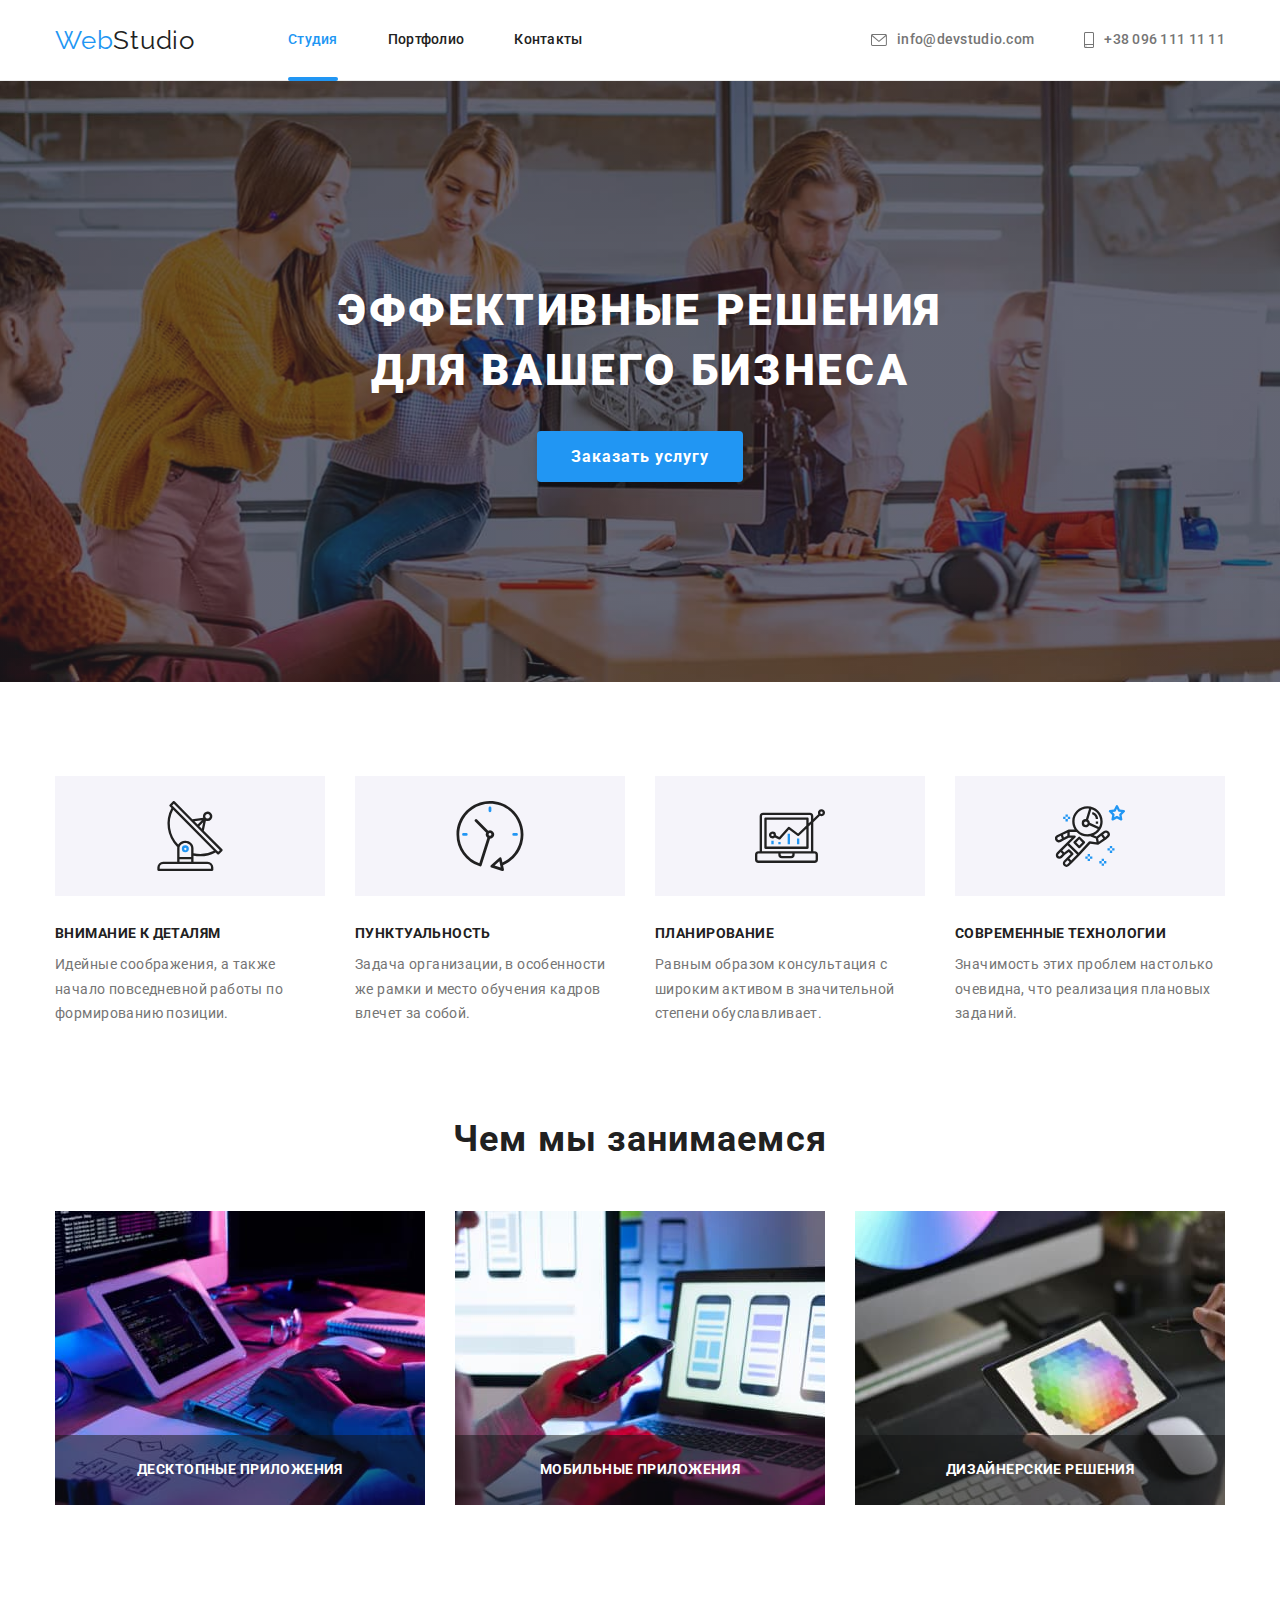
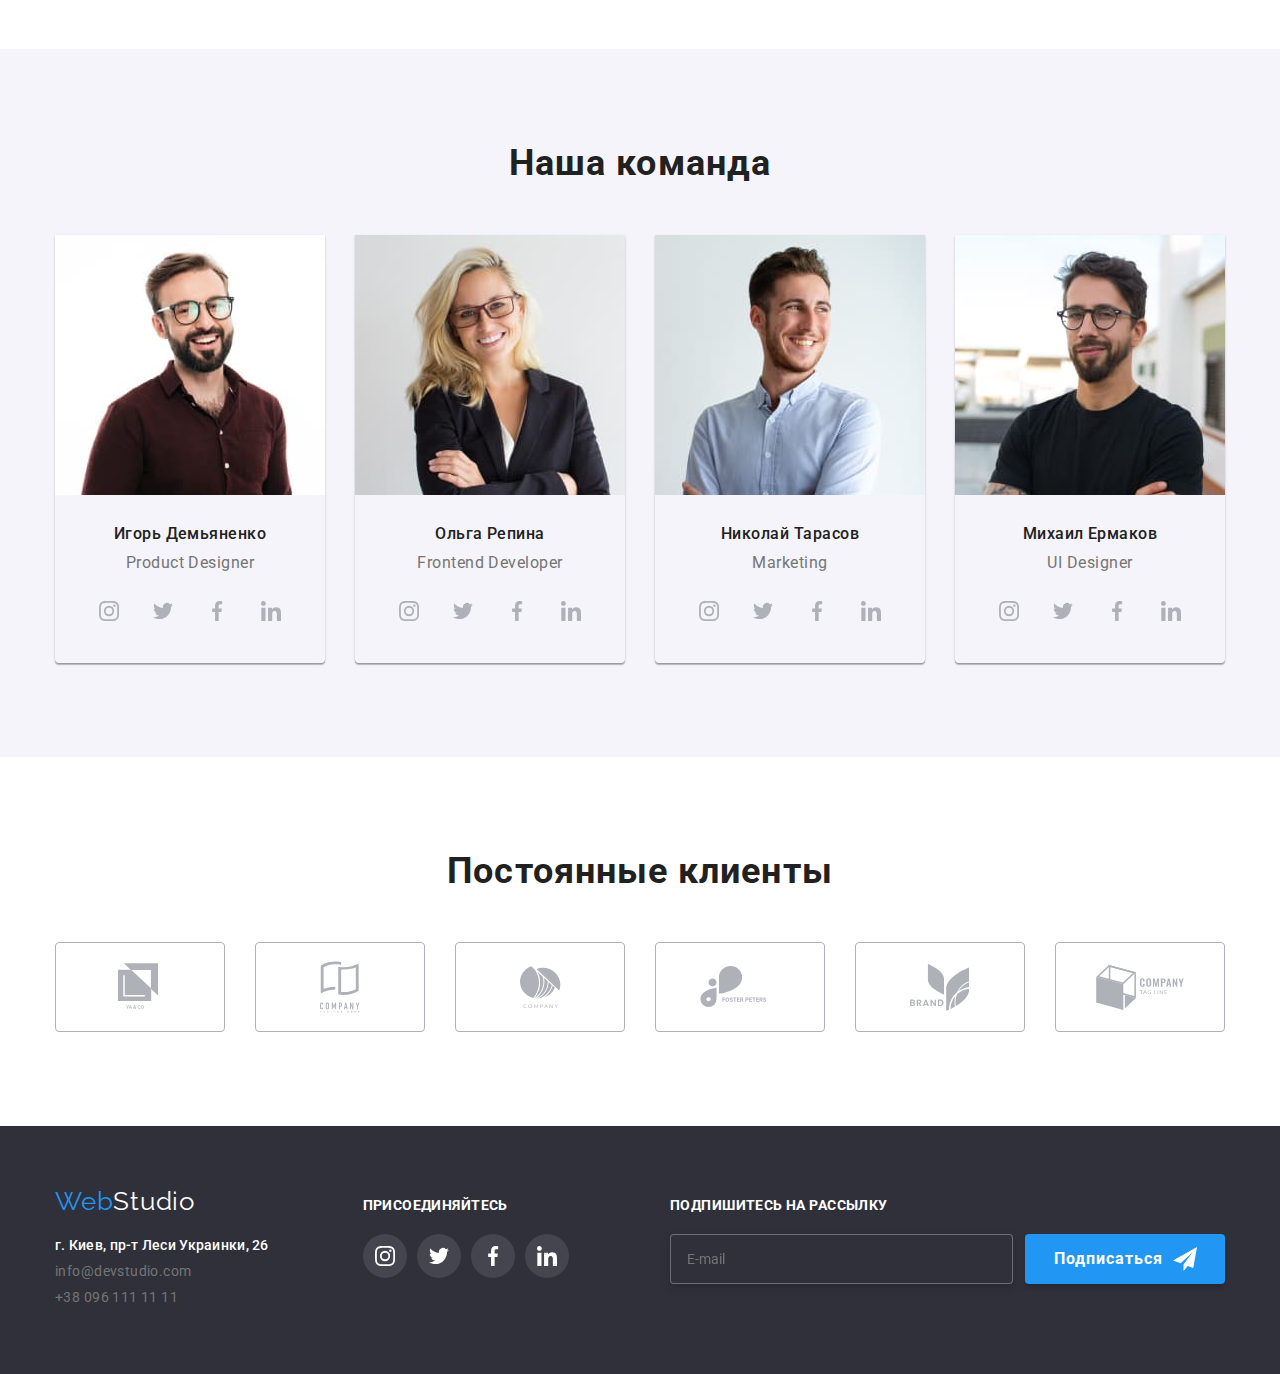
==== commit 6ce80c14: "adaptive" ====
--- a/index.html
+++ b/index.html
@@ -429,7 +429,7 @@
 					</svg>
 				</button>
 				<form class="form js-speaker-form">
-					<b>Оставьте свои данные, мы вам перезвоним</b>
+					<b class="modal-head">Оставьте свои данные, мы вам перезвоним</b>
 					<div class="form-field">
 						<label for="name" class="form-label">Имя</label>
 						<input type="text" name="name" id="name" class="form-input" />
--- a/css/main.min.css
+++ b/css/main.min.css
@@ -1,2 +1,2 @@
-body{background-color:#ffffff;color:#212121;font-family:Roboto, sans-serif;font-size:14px;font-style:normal;margin-left:auto;margin-right:auto}h1,h2,h3,h4,h5,h6,p{margin-top:0;margin-bottom:0}img{display:block}.list{list-style:none;margin:0;padding:0}@media screen and (max-width: 1199px){.section{padding-top:60px;padding-bottom:60px}}@media screen and (min-width: 1200px){.section{padding-top:94px;padding-bottom:94px}}.container{padding-left:15px;padding-right:15px;margin-left:auto;margin-right:auto}@media screen and (min-width: 1200px){.container{width:1200px}}.heading{font-weight:700;font-size:36px;line-height:1.16;text-align:center;letter-spacing:0.03em;margin-bottom:50px}@media screen and (min-width: 768px){.list.features,.list.heading,.list.team,.list.portfolio,.list.content,.list.clients,.list.address.up{display:flex;flex-wrap:wrap;align-items:center}}@media screen and (min-width: 1200px){.list.features,.list.heading,.list.team,.list.portfolio,.list.content,.list.clients,.list.address.up{flex-wrap:nowrap}}.main{color:#fff;font-weight:900;font-size:44px;line-height:1.36;text-align:center;letter-spacing:0.06em;text-transform:uppercase;margin-bottom:30px}.logo{color:#212121;font-family:Raleway, sans-serif;font-size:26px;line-height:1.19;letter-spacing:0.03em;text-decoration:none}.web{color:#2196f3}.logo-footer{margin-bottom:20px}.header-page{border-bottom:1px solid #ececec;top:0;background-color:#fff}.container.header{display:flex;align-items:center;justify-content:space-between}.link-page{font-weight:500;font-size:14px;line-height:1.14;letter-spacing:0.02em;color:#212121;text-decoration:none;display:block;padding-top:32px;padding-bottom:32px;transition:color 250ms cubic-bezier(0.4, 0, 0.2, 1)}.link .link-page.current{display:flex;position:relative}.link .link-page.current::before{content:"";position:absolute;bottom:-1px;width:100%;height:4px;background-color:#2196f3;border-radius:2px}.link-page:hover,.link-page:focus{color:#2196f3}.link-page.current{color:#2196f3}.list.nav{margin-left:93px}.list.nav .link+.link{margin-left:50px}.list.address .link+.link{margin-left:50px}.link-contacts{font-weight:500;line-height:1.14;letter-spacing:0.02em;color:#757575;text-decoration:none;transition:color 250ms cubic-bezier(0.4, 0, 0.2, 1)}.link-contacts:hover,.link-contacts:focus{color:#2196f3}.link-contacts.up{display:inline-flex;align-items:center;padding-top:32px;padding-bottom:32px;fill:#757575}.link-contacts.up:hover,.link-contacts.up:focus{fill:#2196f3}.icon-address{margin-right:10px;transition:fill 250ms cubic-bezier(0.4, 0, 0.2, 1)}.link-contacts.down{font-weight:400;line-height:1.17;letter-spacing:0.03em}@media screen and (min-width: 768px) and (max-width: 1199px){.list.footer{text-align:center}}.link-down{margin-bottom:9px;font-style:normal}.link-contacts.address{color:#ffffff;transition:color 250ms cubic-bezier(0.4, 0, 0.2, 1)}.link-contacts.address:hover,.link-contacts.address:focus{color:#2196f3}.list.nav,.list.address,.navigation{display:flex;align-items:center}.footer-page{background-color:#2f303a}.logo.down{color:#ffffff}@media screen and (min-width: 768px) and (max-width: 1199px){.logo-footer{text-align:center}}.container.footer{padding-top:60px;padding-bottom:60px;align-items:baseline;display:flex;justify-content:center;margin-left:auto;margin-right:auto}.list.social.footer{justify-content:left;margin-top:0}@media screen and (max-width: 767px){.list.social.footer{justify-content:center}}@media screen and (min-width: 768px) and (max-width: 1199px){.list.social.footer{justify-content:center}}.link-social.footer{fill:#fff;background-color:rgba(255,255,255,0.1);transition:background-color 250ms cubic-bezier(0.4, 0, 0.2, 1)}.link-social.footer:hover{background-color:#2196f3}@media screen and (max-width: 767px){.container.footer{display:block;text-align:center}}@media screen and (min-width: 768px) and (max-width: 1199px){.container.footer{display:flex;flex-wrap:wrap}}@media screen and (min-width: 1200px){.container.footer{display:flex}}@media screen and (min-width: 768px) and (max-width: 1199px){.features-head{text-align:center}}.footer-box h2,b{color:#fff;margin-bottom:20px;display:block}.footer-box b{margin-bottom:20px}@media screen and (min-width: 768px) and (max-width: 1199px){.footer-box b{text-align:center}}@media screen and (max-width: 1199px){.footer-form{display:block;text-align:center}}@media screen and (min-width: 1200px){.footer-form{display:flex}}@media screen and (max-width: 1199px){.footer-box:not(:last-child){margin-bottom:60px}}@media screen and (min-width: 768px) and (max-width: 1199px){.footer-box{width:calc(100% / 2 - 30px)}}@media screen and (min-width: 1200px){.footer-box{width:calc((100% - 2 * 30px) / 2)}}.mail-footer{height:50px;width:358px;background-color:#2f303a;border-radius:4px;margin-right:12px;padding-top:12px;padding-bottom:12px;padding-left:16px;border:1px solid rgba(255,255,255,0.3);filter:drop-shadow(0px 4px 4px rgba(0,0,0,0.15));border-radius:4px}@media screen and (max-width: 1199px){.mail-footer{margin-right:0px;margin-bottom:20px}}@media screen and (min-width: 768px) and (max-width: 1199px){.mail-footer{width:100%;margin-left:auto;margin-right:auto}}.button-footer{position:relative;cursor:pointer;color:#ffffff;background-color:#2196f3;font-weight:700;font-size:16px;line-height:1.85;letter-spacing:0.06em;box-shadow:0px 4px 4px rgba(0,0,0,0.15);border-radius:4px;border:none;text-decoration:none;width:200px;padding-top:10px;padding-bottom:10px;padding-left:29px;padding-right:62px}@media screen and (max-width: 767px){.button-footer{display:block;margin-left:auto;margin-right:auto}}.icon-footer{position:absolute;margin-left:10px;top:50%;right:28px;transform:translateY(-50%);fill:#fff}.mail-footer:hover,.mail-footer:focus{outline-color:none;border-color:#2196f3}.section.hero{text-align:center;padding-bottom:200px;padding-top:200px;background-color:#2f303a;background-image:linear-gradient(to right, rgba(47,48,58,0.4), rgba(47,48,58,0.4)),url(../images/background.jpg);background-repeat:no-repeat;background-position:center;background-size:cover}.button-hero{cursor:pointer;color:#ffffff;background-color:#2196f3;font-weight:700;font-size:16px;line-height:1.85;letter-spacing:0.06em;box-shadow:0px 4px 4px rgba(0,0,0,0.15);border-radius:4px;border:none;text-decoration:none;padding:11px 34px;display:inline-block;min-width:200px}.features-head{font-weight:bold;font-size:14px;line-height:1.14;letter-spacing:0.03em;text-transform:uppercase;margin-bottom:10px}@media screen and (max-width: 767px){.features-head{text-align:center}}.features-text{font-weight:400;font-size:14px;line-height:1.74;letter-spacing:0.03em;color:#757575;text-transform:none;margin-top:0;margin-bottom:0}@media screen and (max-width: 1199px){.list.features{justify-content:center}}@media screen and (max-width: 767px){.item-features:not(:last-child){margin-bottom:30px}}@media screen and (min-width: 768px) and (max-width: 1199px){.item-features{width:calc(100% / 2 - 30px)}.item-features:nth-last-child(2n){margin-right:30px}.item-features:nth-child(-n+2){margin-bottom:30px}}@media screen and (min-width: 1200px){.item-features{width:calc(100% / 3 - 30px)}.item-features:not(:last-child){margin-right:30px}}@media screen and (min-width: 1200px){.section.features{padding-bottom:0px}}.item-features::before{content:"";height:120px;display:block;margin-bottom:30px;background-color:#f5f4fa;background-repeat:no-repeat;background-position:center;background-image:url(../images/icon/Vector.svg)}.item-features:nth-child(2)::before{background-image:url(../images/icon/clock.svg)}.item-features:nth-child(3)::before{background-image:url(../images/icon/Vector3.svg)}.item-features:nth-child(4)::before{background-image:url(../images/icon/astronaut.svg)}@media screen and (max-width: 1199px){.section.heading{display:none}}.position.heading{margin:0;position:relative}.position.heading::before{display:inline-block;position:absolute;content:"";width:370px;height:70px;background-color:#111111;opacity:0.5;bottom:0;left:0}.heading-text{color:#fff;font-weight:bold;font-size:14px;line-height:1.14;text-align:center;letter-spacing:0.03em;text-transform:uppercase;position:absolute;bottom:27px;width:100%}.list.heading{margin-bottom:0}.item-heading{flex-basis:calc(100% / 3 - 30px)}.item-heading:not(:last-child){margin-right:30px}.section.team{background-color:#f5f4fa}.name{font-weight:500;font-size:16px;line-height:1.18;letter-spacing:0.03em;margin-bottom:10px}.work{font-weight:400;font-size:16px;line-height:1.18;letter-spacing:0.03em;color:#757575}.work-div{padding-top:30px;padding-bottom:30px}.list.team{text-align:center}@media screen and (max-width: 1199px){.list.team{justify-content:center}}.item-team{box-shadow:0px 1px 3px rgba(0,0,0,0.12),0px 1px 1px rgba(0,0,0,0.14),0px 2px 1px rgba(0,0,0,0.2);border-radius:0px 0px 4px 4px}@media screen and (max-width: 767px){.item-team:not(:last-child){margin-bottom:30px}}@media screen and (min-width: 768px) and (max-width: 1199px){.item-team{width:calc(100% / 2 - 30px)}.item-team:nth-last-child(2n){margin-right:30px}.item-team:nth-child(-n+2){margin-bottom:30px}}@media screen and (min-width: 1200px){.item-team{width:calc(100% / 3 - 30px)}.item-team:not(:last-child){margin-right:30px}}.list.social{display:flex;justify-content:center;margin-top:16px}.list.social li{width:44px;height:44px}.list.social li+li{margin-left:10px}.link-social{display:flex;width:44px;height:44px;border-radius:50%;justify-content:center;align-items:center;fill:#afb1b8;transition:background-color 250ms cubic-bezier(0.4, 0, 0.2, 1),fill 250ms cubic-bezier(0.4, 0, 0.2, 1)}.link-social:hover,.link-social:focus{background-color:#2196f3;fill:#fff}.list.clients{align-items:center;justify-content:center}@media screen and (max-width: 1199px){.list.clients{display:flex;flex-wrap:wrap}}.link-clients{display:flex;align-items:center;justify-content:center;width:100%;height:90px;fill:#afb1b8;border:1px solid #afb1b8;box-sizing:border-box;border-radius:4px;transition:border-color 250ms cubic-bezier(0.4, 0, 0.2, 1),fill 250ms cubic-bezier(0.4, 0, 0.2, 1)}.link-clients:hover,.link-clients:focus{fill:#2196f3;border-color:#2196f3}@media screen and (max-width: 767px){.item-clients{width:calc(100% / 2 - 30px)}.item-clients:nth-child(2n+1){margin-right:30px}.item-clients:nth-child(-n+4){margin-bottom:30px}}@media screen and (min-width: 768px) and (max-width: 1199px){.item-clients{width:calc(100% / 3 - 30px);margin-right:30px}.item-clients:nth-child(3n){margin-right:0px}.item-clients:nth-child(-n+3){margin-bottom:30px}}@media screen and (min-width: 1200px){.item-clients{width:calc((100% - 5 * 30px) / 6)}.item-clients:not(:last-child){margin-right:30px}}.backdrop{position:fixed;top:0;left:0;height:100%;width:100%;opacity:1;background-color:rgba(0,0,0,0.2);z-index:3;transition:250ms cubic-bezier(0.4, 0, 0.2, 1)}.backdrop.is-hidden{opacity:0;pointer-events:none}.modal{display:flex;position:absolute;top:50%;left:50%;transform:translate(-50%, -50%);max-width:528px;max-height:581px;padding:0px;background:#ffffff;box-shadow:0px 1px 3px rgba(0,0,0,0.12),0px 1px 1px rgba(0,0,0,0.14),0px 2px 1px rgba(0,0,0,0.2);border-radius:4px}.button-close{cursor:pointer;width:30px;height:30px;fill:#212121;border-radius:50%;text-decoration:none;z-index:5;outline:none;display:flex;align-items:center;justify-content:center;position:absolute;right:8px;top:8px;padding:0px;border:1px solid rgba(0,0,0,0.1);transition:fill 250ms cubic-bezier(0.4, 0, 0.2, 1)}.button-close:hover,.button-close:focus{fill:#2196f3}.form{position:relative;width:100%;padding:40px;box-sizing:content-box}.form-field{display:flex;flex-direction:column;margin-bottom:28px}.form-field.comment{margin-bottom:20px}.js-speaker-form b{font-weight:700;font-size:20px;line-height:1.15;text-align:center;letter-spacing:0.03em;color:#212121;margin-bottom:30px}.form-field>label{position:absolute;left:0;bottom:100%;margin-bottom:4px;font-weight:400;font-size:12px;line-height:1.16;letter-spacing:0.01em;color:#757575}.form-field>label::placeholder{font-size:12px;line-height:1.16;letter-spacing:0.01em;color:rgba(117,117,117,0.5)}.form-field>input{height:40px;padding:12px 42px;border:1px solid rgba(33,33,33,0.2);border-radius:4px}.form-field>textarea{height:120px;padding:12px 16px;resize:none;border:1px solid rgba(33,33,33,0.2);border-radius:4px}.btn-center{display:block;text-align:center}.policy{line-height:1.71;letter-spacing:0.03em;color:#757575;margin-bottom:30px;text-align:center}.form-field{position:relative}.icon-form{position:absolute;top:50%;left:14px;transform:translateY(-50%);margin:0}.form-input:focus+.icon-form{fill:#2196f3}.form-input:focus-within .icon-form,.form-input:focus{fill:#2196f3;border-color:#2196f3;outline:none}.checkbox{-webkit-appearance:none;-moz-appearance:none;appearance:none;position:absolute}.container-checkbox{display:flex;margin-bottom:30px;text-align:center;justify-content:center;align-items:center}.checkbox-icon{display:inline-block;width:16px;height:15px;background-color:#ffffff;background-image:url(../images/icon-2/icon-check.svg);border:1px solid #212121;border-radius:2px;margin-right:7px;align-items:center;vertical-align:text-top}.checkbox:checked+.checkbox-icon{background-color:#2196f3;border:none}.checkbox-label{font-weight:400;font-size:14px;line-height:1.71;letter-spacing:0.03em;color:#757575}.policy{color:#2196f3;border-bottom:1px solid #2196f3}
+body{background-color:#ffffff;color:#212121;font-family:Roboto, sans-serif;font-size:14px;font-style:normal;margin-left:auto;margin-right:auto}h1,h2,h3,h4,h5,h6,p{margin-top:0;margin-bottom:0}img{display:block}.list{list-style:none;margin:0;padding:0}@media screen and (max-width: 1199px){.section{padding-top:60px;padding-bottom:60px}}@media screen and (min-width: 1200px){.section{padding-top:94px;padding-bottom:94px}}.container{padding-left:15px;padding-right:15px;margin-left:auto;margin-right:auto}@media screen and (min-width: 1200px){.container{width:1200px}}.heading{font-weight:700;font-size:36px;line-height:1.16;text-align:center;letter-spacing:0.03em;margin-bottom:50px}@media screen and (min-width: 768px){.list.features,.list.heading,.list.team,.list.portfolio,.list.content,.list.clients,.list.address.up{display:flex;flex-wrap:wrap;align-items:center}}@media screen and (min-width: 1200px){.list.features,.list.heading,.list.team,.list.portfolio,.list.content,.list.clients,.list.address.up{flex-wrap:nowrap}}.main{color:#fff;font-weight:900;font-size:44px;line-height:1.36;text-align:center;letter-spacing:0.06em;text-transform:uppercase;margin-bottom:30px}.logo{color:#212121;font-family:Raleway, sans-serif;font-size:26px;line-height:1.19;letter-spacing:0.03em;text-decoration:none;display:inline-flex}.web{color:#2196f3}.logo-footer{margin-bottom:20px}.header-page{border-bottom:1px solid #ececec;top:0;background-color:#fff}.container.header{display:flex;align-items:center;justify-content:space-between}.link-page{font-weight:500;font-size:14px;line-height:1.14;letter-spacing:0.02em;color:#212121;text-decoration:none;display:block;padding-top:32px;padding-bottom:32px;transition:color 250ms cubic-bezier(0.4, 0, 0.2, 1)}.link .link-page.current{display:flex;position:relative}.link .link-page.current::before{content:"";position:absolute;bottom:-1px;width:100%;height:4px;background-color:#2196f3;border-radius:2px}.link-page:hover,.link-page:focus{color:#2196f3}.link-page.current{color:#2196f3}.list.nav{margin-left:93px}.list.nav .link+.link{margin-left:50px}.list.address .link+.link{margin-left:50px}@media screen and (min-width: 768px) and (max-width: 1199px){.list.address.up{flex-wrap:wrap;justify-content:flex-end}}@media screen and (min-width: 768px) and (max-width: 1199px){.list.address.up .link:not(:last-child){margin-bottom:10px}.list.address.up .link:last-child{margin-left:0}}.link-contacts{font-weight:500;line-height:1.14;letter-spacing:0.02em;color:#757575;text-decoration:none;transition:color 250ms cubic-bezier(0.4, 0, 0.2, 1)}.link-contacts:hover,.link-contacts:focus{color:#2196f3}.link-contacts.up{display:inline-flex;align-items:center;padding-top:32px;padding-bottom:32px;fill:#757575}@media screen and (min-width: 768px) and (max-width: 1199px){.link-contacts.up{padding:0}}.link-contacts.up:hover,.link-contacts.up:focus{fill:#2196f3}.icon-address{margin-right:10px;transition:fill 250ms cubic-bezier(0.4, 0, 0.2, 1)}.link-contacts.down{font-weight:400;line-height:1.17;letter-spacing:0.03em}@media screen and (min-width: 768px) and (max-width: 1199px){.list.footer{text-align:center}}.link-down{margin-bottom:9px;font-style:normal}.link-contacts.address{color:#ffffff;transition:color 250ms cubic-bezier(0.4, 0, 0.2, 1)}.link-contacts.address:hover,.link-contacts.address:focus{color:#2196f3}.list.nav,.list.address,.navigation{display:flex;align-items:center}.footer-page{background-color:#2f303a}.logo.down{color:#ffffff}@media screen and (min-width: 768px) and (max-width: 1199px){.logo-footer{text-align:center}}.container.footer{padding-top:60px;padding-bottom:60px;align-items:baseline;display:flex;justify-content:center;margin-left:auto;margin-right:auto}.list.social.footer{justify-content:left;margin-top:0}@media screen and (max-width: 767px){.list.social.footer{justify-content:center}}@media screen and (min-width: 768px) and (max-width: 1199px){.list.social.footer{justify-content:center}}.link-social.footer{fill:#fff;background-color:rgba(255,255,255,0.1);transition:background-color 250ms cubic-bezier(0.4, 0, 0.2, 1)}.link-social.footer:hover{background-color:#2196f3}@media screen and (max-width: 767px){.container.footer{display:block;text-align:center}}@media screen and (min-width: 768px) and (max-width: 1199px){.container.footer{display:flex;flex-wrap:wrap}}@media screen and (min-width: 1200px){.container.footer{display:flex}}@media screen and (min-width: 768px) and (max-width: 1199px){.features-head{text-align:center}}.footer-box h2{color:#fff;margin-bottom:20px}@media screen and (min-width: 768px) and (max-width: 1199px){.footer-box h2{text-align:center}}.footer-box b{color:#fff;display:block;margin-bottom:20px}@media screen and (min-width: 768px) and (max-width: 1199px){.footer-box b{text-align:center}}@media screen and (max-width: 1199px){.footer-form{display:block;text-align:center}}@media screen and (min-width: 1200px){.footer-form{display:flex}}@media screen and (max-width: 1199px){.footer-box:not(:last-child){margin-bottom:60px}}@media screen and (min-width: 768px) and (max-width: 1199px){.footer-box{width:calc(100% / 2 - 30px)}}@media screen and (min-width: 1200px){.footer-box{width:calc((100% - 2 * 30px) / 2)}}.mail-footer{height:50px;width:358px;background-color:#2f303a;border-radius:4px;margin-right:12px;padding-top:12px;padding-bottom:12px;padding-left:16px;border:1px solid rgba(255,255,255,0.3);filter:drop-shadow(0px 4px 4px rgba(0,0,0,0.15));border-radius:4px}@media screen and (max-width: 1199px){.mail-footer{margin-right:0px;margin-bottom:20px}}@media screen and (min-width: 768px) and (max-width: 1199px){.mail-footer{width:100%;margin-left:auto;margin-right:auto}}.button-footer{position:relative;cursor:pointer;color:#ffffff;background-color:#2196f3;font-weight:700;font-size:16px;line-height:1.85;letter-spacing:0.06em;box-shadow:0px 4px 4px rgba(0,0,0,0.15);border-radius:4px;border:none;text-decoration:none;width:200px;padding-top:10px;padding-bottom:10px;padding-left:29px;padding-right:62px}@media screen and (max-width: 767px){.button-footer{display:block;margin-left:auto;margin-right:auto}}.icon-footer{position:absolute;margin-left:10px;top:50%;right:28px;transform:translateY(-50%);fill:#fff}.mail-footer:hover,.mail-footer:focus{outline-color:none;border-color:#2196f3}.section.hero{background-color:#2f303a;background-image:linear-gradient(to right, rgba(47,48,58,0.4), rgba(47,48,58,0.4)),url(../images/background.jpg);background-repeat:no-repeat;background-position:center;background-size:cover;text-align:center}@media screen and (max-width: 1199px){.section.hero{padding-bottom:118px;padding-top:118px}}@media screen and (min-width: 1200px){.section.hero{padding-bottom:200px;padding-top:200px}}@media screen and (max-width: 1199px){.section.hero .main{font-size:26px;line-height:1.61}}.button-hero{cursor:pointer;color:#ffffff;background-color:#2196f3;font-weight:700;font-size:16px;line-height:1.85;letter-spacing:0.06em;box-shadow:0px 4px 4px rgba(0,0,0,0.15);border-radius:4px;border:none;text-decoration:none;padding:11px 34px;display:inline-block;min-width:200px}.features-head{font-weight:bold;font-size:14px;line-height:1.14;letter-spacing:0.03em;text-transform:uppercase;margin-bottom:10px}@media screen and (max-width: 767px){.features-head{text-align:center}}@media screen and (min-width: 768px){.features-head{text-align:left}}.features-text{font-weight:400;font-size:14px;line-height:1.74;letter-spacing:0.03em;color:#757575;text-transform:none;margin-top:0;margin-bottom:0}@media screen and (min-width: 768px) and (max-width: 1199px){.list.features{align-items:flex-start}}@media screen and (max-width: 1199px){.list.features{justify-content:center}}@media screen and (max-width: 767px){.item-features:not(:last-child){margin-bottom:30px}}@media screen and (min-width: 768px) and (max-width: 1199px){.item-features{width:calc(100% / 2 - 30px)}.item-features:nth-last-child(2n){margin-right:30px}.item-features:nth-child(-n+2){margin-bottom:30px}}@media screen and (min-width: 1200px){.item-features{width:calc(100% / 3 - 30px)}.item-features:not(:last-child){margin-right:30px}}@media screen and (min-width: 1200px){.section.features{padding-bottom:0px}}.item-features::before{content:"";height:120px;display:block;margin-bottom:30px;background-color:#f5f4fa;background-repeat:no-repeat;background-position:center;background-image:url(../images/icon/Vector.svg)}.item-features:nth-child(2)::before{background-image:url(../images/icon/clock.svg)}.item-features:nth-child(3)::before{background-image:url(../images/icon/Vector3.svg)}.item-features:nth-child(4)::before{background-image:url(../images/icon/astronaut.svg)}@media screen and (max-width: 1199px){.section.heading{display:none}}.position.heading{margin:0;position:relative}.position.heading::before{display:inline-block;position:absolute;content:"";width:370px;height:70px;background-color:#111111;opacity:0.5;bottom:0;left:0}.heading-text{color:#fff;font-weight:bold;font-size:14px;line-height:1.14;text-align:center;letter-spacing:0.03em;text-transform:uppercase;position:absolute;bottom:27px;width:100%}.list.heading{margin-bottom:0}.item-heading{flex-basis:calc(100% / 3 - 30px)}.item-heading:not(:last-child){margin-right:30px}.section.team{background-color:#f5f4fa}.name{font-weight:500;font-size:16px;line-height:1.18;letter-spacing:0.03em;margin-bottom:10px}.work{font-weight:400;font-size:16px;line-height:1.18;letter-spacing:0.03em;color:#757575}.work-div{padding-top:30px;padding-bottom:30px}.list.team{text-align:center}@media screen and (max-width: 1199px){.list.team{justify-content:center}}.item-team{box-shadow:0px 1px 3px rgba(0,0,0,0.12),0px 1px 1px rgba(0,0,0,0.14),0px 2px 1px rgba(0,0,0,0.2);border-radius:0px 0px 4px 4px}@media screen and (max-width: 767px){.item-team:not(:last-child){margin-bottom:30px}}@media screen and (min-width: 768px) and (max-width: 1199px){.item-team{width:calc(100% / 2 - 30px)}.item-team:nth-last-child(2n){margin-right:30px}.item-team:nth-child(-n+2){margin-bottom:30px}}@media screen and (min-width: 1200px){.item-team{width:calc(100% / 3 - 30px)}.item-team:not(:last-child){margin-right:30px}}.list.social{display:flex;justify-content:center;margin-top:16px}.list.social li{width:44px;height:44px}.list.social li+li{margin-left:10px}.link-social{display:flex;width:44px;height:44px;border-radius:50%;justify-content:center;align-items:center;fill:#afb1b8;transition:background-color 250ms cubic-bezier(0.4, 0, 0.2, 1),fill 250ms cubic-bezier(0.4, 0, 0.2, 1)}.link-social:hover,.link-social:focus{background-color:#2196f3;fill:#fff}.list.clients{align-items:center;justify-content:center}@media screen and (max-width: 1199px){.list.clients{display:flex;flex-wrap:wrap}}.link-clients{display:flex;align-items:center;justify-content:center;width:100%;height:90px;fill:#afb1b8;border:1px solid #afb1b8;box-sizing:border-box;border-radius:4px;transition:border-color 250ms cubic-bezier(0.4, 0, 0.2, 1),fill 250ms cubic-bezier(0.4, 0, 0.2, 1)}.link-clients:hover,.link-clients:focus{fill:#2196f3;border-color:#2196f3}@media screen and (max-width: 767px){.item-clients{width:calc(100% / 2 - 30px)}.item-clients:nth-child(2n+1){margin-right:30px}.item-clients:nth-child(-n+4){margin-bottom:30px}}@media screen and (min-width: 768px) and (max-width: 1199px){.item-clients{width:calc(100% / 3 - 30px);margin-right:30px}.item-clients:nth-child(3n){margin-right:0px}.item-clients:nth-child(-n+3){margin-bottom:30px}}@media screen and (min-width: 1200px){.item-clients{width:calc((100% - 5 * 30px) / 6)}.item-clients:not(:last-child){margin-right:30px}}.backdrop{position:fixed;top:0;left:0;height:100%;width:100%;opacity:1;background-color:rgba(0,0,0,0.2);z-index:3;transition:250ms cubic-bezier(0.4, 0, 0.2, 1)}.backdrop.is-hidden{opacity:0;pointer-events:none}.modal{display:flex;position:absolute;top:50%;left:50%;transform:translate(-50%, -50%);max-width:528px;max-height:581px;padding:0px;background:#ffffff;box-shadow:0px 1px 3px rgba(0,0,0,0.12),0px 1px 1px rgba(0,0,0,0.14),0px 2px 1px rgba(0,0,0,0.2);border-radius:4px}.button-close{cursor:pointer;width:30px;height:30px;fill:#212121;border-radius:50%;text-decoration:none;z-index:5;outline:none;display:flex;align-items:center;justify-content:center;position:absolute;right:8px;top:8px;padding:0px;border:1px solid rgba(0,0,0,0.1);transition:fill 250ms cubic-bezier(0.4, 0, 0.2, 1)}.button-close:hover,.button-close:focus{fill:#2196f3}.form{position:relative;width:100%;padding:40px;box-sizing:content-box}.form-field{display:flex;flex-direction:column;margin-bottom:28px}.form-field.comment{margin-bottom:20px}.modal-head{font-weight:700;font-size:20px;line-height:1.15;text-align:center;letter-spacing:0.03em;color:#212121;display:block;margin-bottom:30px}.form-field>label{position:absolute;left:0;bottom:100%;margin-bottom:4px;font-weight:400;font-size:12px;line-height:1.16;letter-spacing:0.01em;color:#757575}.form-field>label::placeholder{font-size:12px;line-height:1.16;letter-spacing:0.01em;color:rgba(117,117,117,0.5)}.form-field>input{height:40px;padding:12px 42px;border:1px solid rgba(33,33,33,0.2);border-radius:4px}.form-field>textarea{height:120px;padding:12px 16px;resize:none;border:1px solid rgba(33,33,33,0.2);border-radius:4px}.btn-center{display:block;text-align:center}.policy{line-height:1.71;letter-spacing:0.03em;color:#757575;margin-bottom:30px;text-align:center}.form-field{position:relative}.icon-form{position:absolute;top:50%;left:14px;transform:translateY(-50%);margin:0}.form-input:focus+.icon-form{fill:#2196f3}.form-input:focus-within .icon-form,.form-input:focus{fill:#2196f3;border-color:#2196f3;outline:none}.checkbox{-webkit-appearance:none;-moz-appearance:none;appearance:none;position:absolute}.container-checkbox{display:flex;margin-bottom:30px;text-align:center;justify-content:center;align-items:center}.checkbox-icon{display:inline-block;width:16px;height:15px;background-color:#ffffff;background-image:url(../images/icon-2/icon-check.svg);border:1px solid #212121;border-radius:2px;margin-right:7px;align-items:center;vertical-align:text-top}.checkbox:checked+.checkbox-icon{background-color:#2196f3;border:none}.checkbox-label{font-weight:400;font-size:14px;line-height:1.71;letter-spacing:0.03em;color:#757575}.policy{color:#2196f3;border-bottom:1px solid #2196f3}
 /*# sourceMappingURL=main.min.css.map */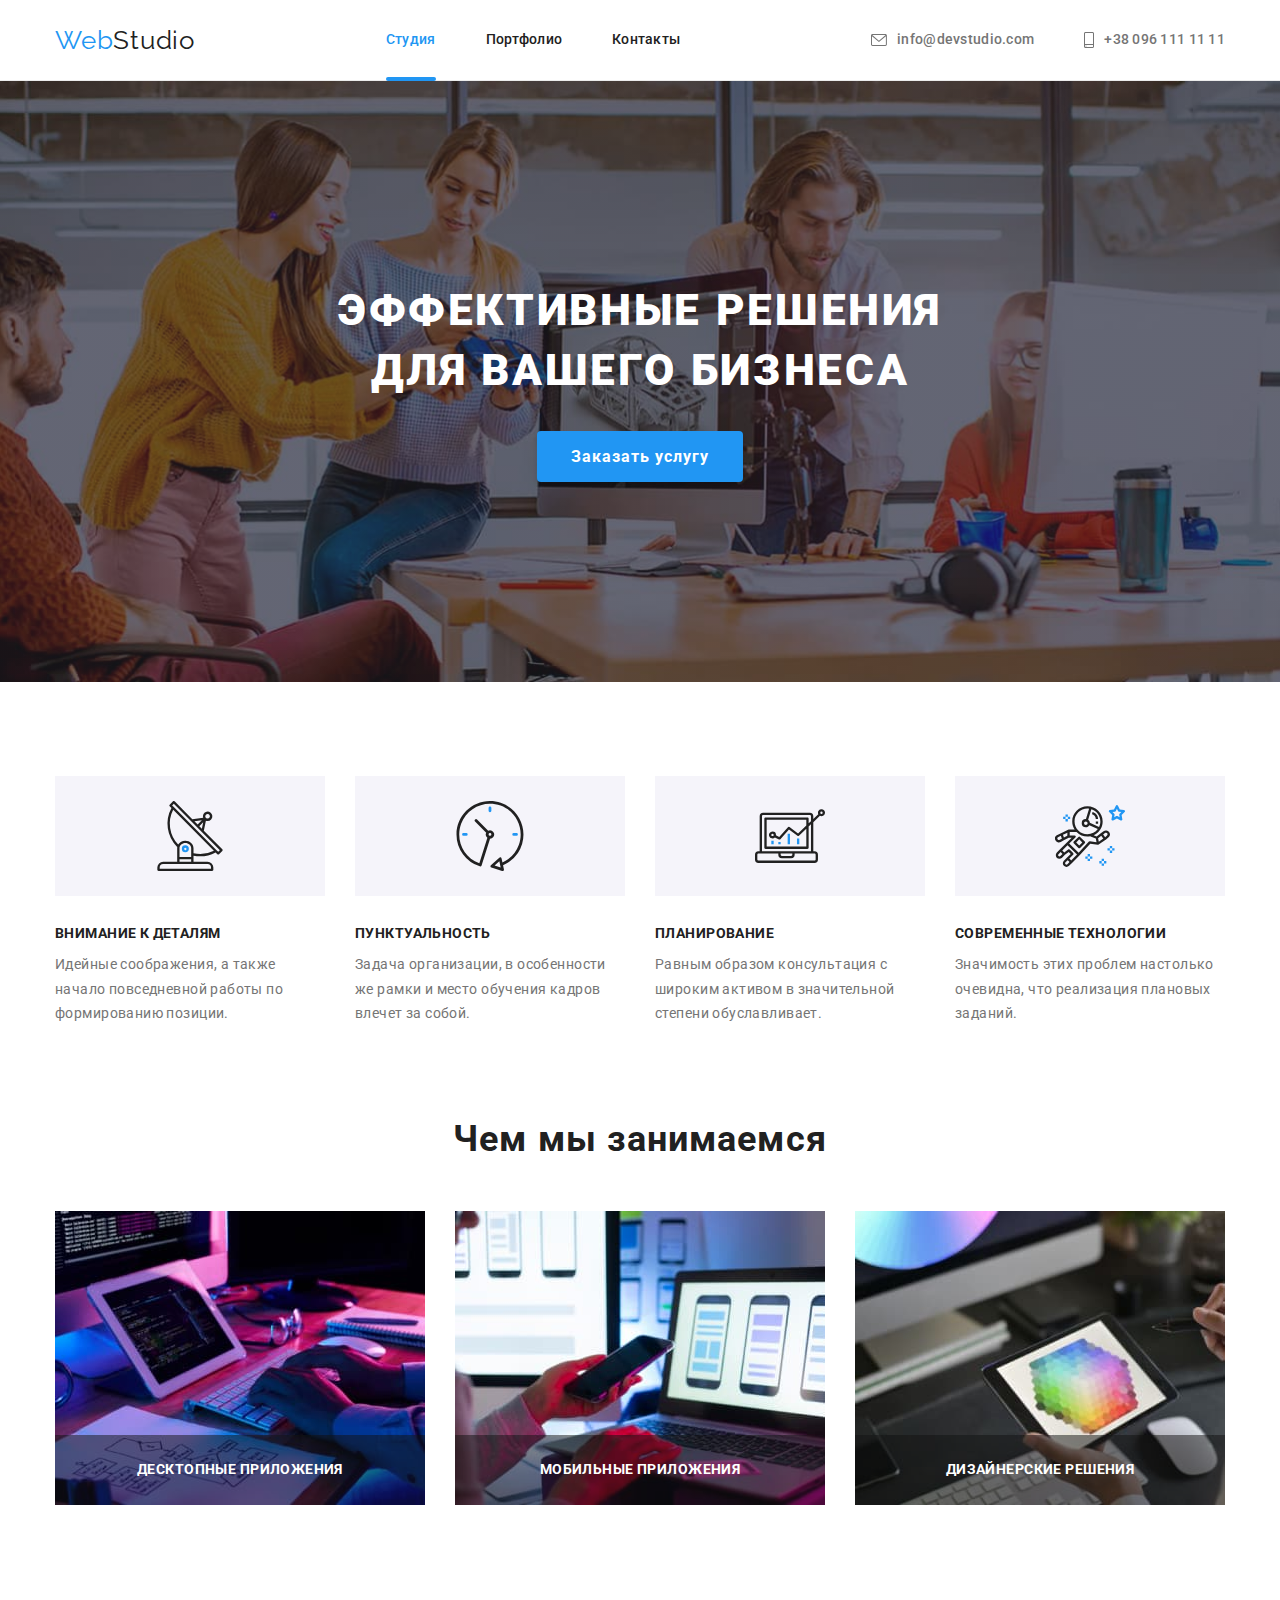
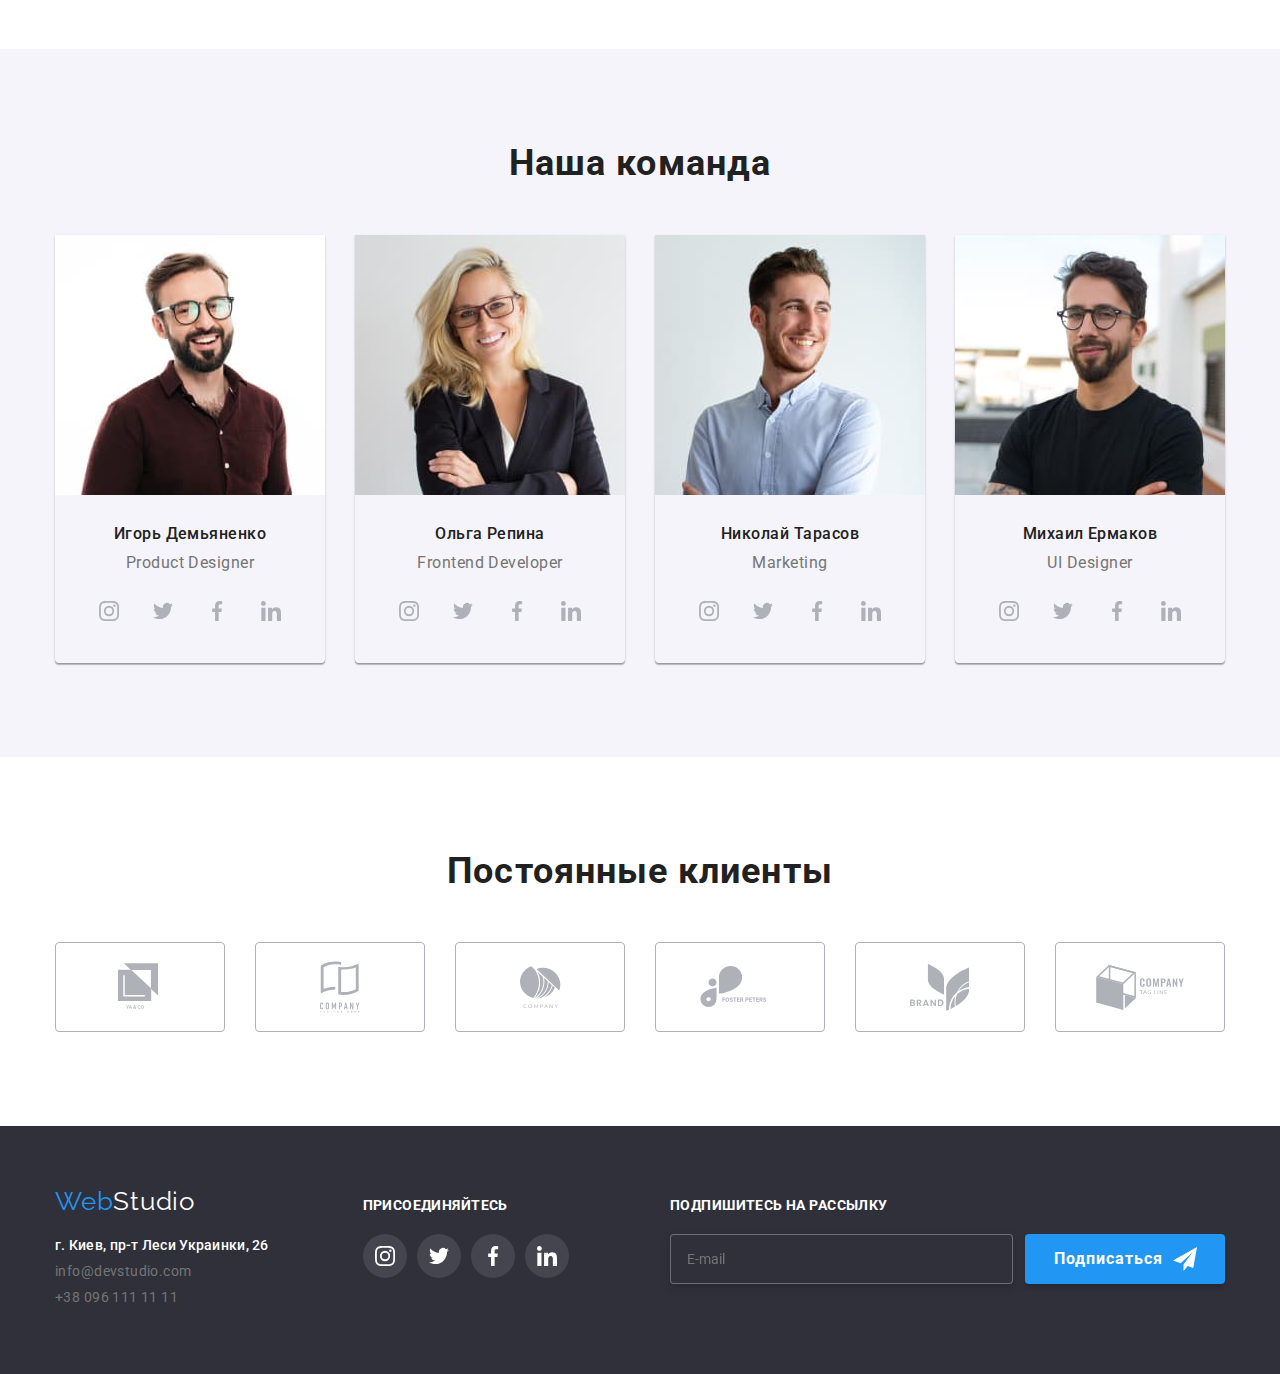
==== commit b45e296c: "adptv" ====
--- a/index.html
+++ b/index.html
@@ -25,30 +25,48 @@
 						<span class="web">Web</span>
 						Studio
 					</a>
-					<ul class="list nav">
-						<li class="link"><a href="./index.html" class="link-page current">Студия</a></li>
-						<li class="link"><a href="./portfolio.html" class="link-page">Портфолио</a></li>
-						<li class="link"><a href="#footer" class="link-page">Контакты</a></li>
-					</ul>
+					<button
+						type="button"
+						class="menu-button is-open"
+						aria-expanded="false"
+						aria-controls="menu-container"
+						data-menu-button
+					>
+						<svg width="40px" height="40px" aria-label="Переключатель меню">
+							<use class="icon-menu" href="./images/icon-2/sprite-form.svg#icon-menu_24px"></use>
+							<use class="icon-cross" href="./images/icon-2/sprite-form.svg#icon-close_24px"></use>
+						</svg>
+					</button>
+
+					<div class="menu-container" id="menu-container" data-menu>
+						<!-- <div class="flex-menu"> -->
+						<ul class="list nav">
+							<li class="link"><a href="./index.html" class="link-page current">Студия</a></li>
+							<li class="link"><a href="./portfolio.html" class="link-page">Портфолио</a></li>
+							<li class="link"><a href="#footer" class="link-page">Контакты</a></li>
+						</ul>
+
+						<ul class="list address up">
+							<li class="link">
+								<a href="mailto:info@devstudio.com" class="link-contacts up">
+									<svg class="icon-address" width="16px" height="12px">
+										<use href="./images/icon/sprite.svg#icon-mail"></use>
+									</svg>
+									info@devstudio.com
+								</a>
+							</li>
+							<li class="link">
+								<a href="tel:380961111111" class="link-contacts up">
+									<svg class="icon-address" width="10px" height="16px">
+										<use href="./images/icon/sprite.svg#icon-smartphone"></use>
+									</svg>
+									+38 096 111 11 11
+								</a>
+							</li>
+						</ul>
+						<!-- </div> -->
+					</div>
 				</nav>
-				<ul class="list address up">
-					<li class="link">
-						<a href="mailto:info@devstudio.com" class="link-contacts up">
-							<svg class="icon-address" width="16px" height="12px">
-								<use href="./images/icon/sprite.svg#icon-mail"></use>
-							</svg>
-							info@devstudio.com
-						</a>
-					</li>
-					<li class="link">
-						<a href="tel:380961111111" class="link-contacts up">
-							<svg class="icon-address" width="10px" height="16px">
-								<use href="./images/icon/sprite.svg#icon-smartphone"></use>
-							</svg>
-							+38 096 111 11 11
-						</a>
-					</li>
-				</ul>
 			</div>
 		</header>
 
@@ -472,15 +490,8 @@
 				</form>
 			</div>
 		</div>
+		<script src="./mail.js"></script>
+		<script src="./menu.js"></script>
 		<script src="./modal.js"></script>
-		<script>
-			;(() => {
-				document.querySelector(".js-speaker-form").addEventListener("submit", e => {
-					e.preventDefault()
-
-					new FormData(e.currentTarget).forEach((value, name) => console.log(`${name}: ${value}`))
-				})
-			})()
-		</script>
 	</body>
 </html>
--- a/css/main.min.css
+++ b/css/main.min.css
@@ -1,2 +1,2 @@
-body{background-color:#ffffff;color:#212121;font-family:Roboto, sans-serif;font-size:14px;font-style:normal;margin-left:auto;margin-right:auto}h1,h2,h3,h4,h5,h6,p{margin-top:0;margin-bottom:0}img{display:block}.list{list-style:none;margin:0;padding:0}@media screen and (max-width: 1199px){.section{padding-top:60px;padding-bottom:60px}}@media screen and (min-width: 1200px){.section{padding-top:94px;padding-bottom:94px}}.container{padding-left:15px;padding-right:15px;margin-left:auto;margin-right:auto}@media screen and (min-width: 1200px){.container{width:1200px}}.heading{font-weight:700;font-size:36px;line-height:1.16;text-align:center;letter-spacing:0.03em;margin-bottom:50px}@media screen and (min-width: 768px){.list.features,.list.heading,.list.team,.list.portfolio,.list.content,.list.clients,.list.address.up{display:flex;flex-wrap:wrap;align-items:center}}@media screen and (min-width: 1200px){.list.features,.list.heading,.list.team,.list.portfolio,.list.content,.list.clients,.list.address.up{flex-wrap:nowrap}}.main{color:#fff;font-weight:900;font-size:44px;line-height:1.36;text-align:center;letter-spacing:0.06em;text-transform:uppercase;margin-bottom:30px}.logo{color:#212121;font-family:Raleway, sans-serif;font-size:26px;line-height:1.19;letter-spacing:0.03em;text-decoration:none;display:inline-flex}.web{color:#2196f3}.logo-footer{margin-bottom:20px}.header-page{border-bottom:1px solid #ececec;top:0;background-color:#fff}.container.header{display:flex;align-items:center;justify-content:space-between}.link-page{font-weight:500;font-size:14px;line-height:1.14;letter-spacing:0.02em;color:#212121;text-decoration:none;display:block;padding-top:32px;padding-bottom:32px;transition:color 250ms cubic-bezier(0.4, 0, 0.2, 1)}.link .link-page.current{display:flex;position:relative}.link .link-page.current::before{content:"";position:absolute;bottom:-1px;width:100%;height:4px;background-color:#2196f3;border-radius:2px}.link-page:hover,.link-page:focus{color:#2196f3}.link-page.current{color:#2196f3}.list.nav{margin-left:93px}.list.nav .link+.link{margin-left:50px}.list.address .link+.link{margin-left:50px}@media screen and (min-width: 768px) and (max-width: 1199px){.list.address.up{flex-wrap:wrap;justify-content:flex-end}}@media screen and (min-width: 768px) and (max-width: 1199px){.list.address.up .link:not(:last-child){margin-bottom:10px}.list.address.up .link:last-child{margin-left:0}}.link-contacts{font-weight:500;line-height:1.14;letter-spacing:0.02em;color:#757575;text-decoration:none;transition:color 250ms cubic-bezier(0.4, 0, 0.2, 1)}.link-contacts:hover,.link-contacts:focus{color:#2196f3}.link-contacts.up{display:inline-flex;align-items:center;padding-top:32px;padding-bottom:32px;fill:#757575}@media screen and (min-width: 768px) and (max-width: 1199px){.link-contacts.up{padding:0}}.link-contacts.up:hover,.link-contacts.up:focus{fill:#2196f3}.icon-address{margin-right:10px;transition:fill 250ms cubic-bezier(0.4, 0, 0.2, 1)}.link-contacts.down{font-weight:400;line-height:1.17;letter-spacing:0.03em}@media screen and (min-width: 768px) and (max-width: 1199px){.list.footer{text-align:center}}.link-down{margin-bottom:9px;font-style:normal}.link-contacts.address{color:#ffffff;transition:color 250ms cubic-bezier(0.4, 0, 0.2, 1)}.link-contacts.address:hover,.link-contacts.address:focus{color:#2196f3}.list.nav,.list.address,.navigation{display:flex;align-items:center}.footer-page{background-color:#2f303a}.logo.down{color:#ffffff}@media screen and (min-width: 768px) and (max-width: 1199px){.logo-footer{text-align:center}}.container.footer{padding-top:60px;padding-bottom:60px;align-items:baseline;display:flex;justify-content:center;margin-left:auto;margin-right:auto}.list.social.footer{justify-content:left;margin-top:0}@media screen and (max-width: 767px){.list.social.footer{justify-content:center}}@media screen and (min-width: 768px) and (max-width: 1199px){.list.social.footer{justify-content:center}}.link-social.footer{fill:#fff;background-color:rgba(255,255,255,0.1);transition:background-color 250ms cubic-bezier(0.4, 0, 0.2, 1)}.link-social.footer:hover{background-color:#2196f3}@media screen and (max-width: 767px){.container.footer{display:block;text-align:center}}@media screen and (min-width: 768px) and (max-width: 1199px){.container.footer{display:flex;flex-wrap:wrap}}@media screen and (min-width: 1200px){.container.footer{display:flex}}@media screen and (min-width: 768px) and (max-width: 1199px){.features-head{text-align:center}}.footer-box h2{color:#fff;margin-bottom:20px}@media screen and (min-width: 768px) and (max-width: 1199px){.footer-box h2{text-align:center}}.footer-box b{color:#fff;display:block;margin-bottom:20px}@media screen and (min-width: 768px) and (max-width: 1199px){.footer-box b{text-align:center}}@media screen and (max-width: 1199px){.footer-form{display:block;text-align:center}}@media screen and (min-width: 1200px){.footer-form{display:flex}}@media screen and (max-width: 1199px){.footer-box:not(:last-child){margin-bottom:60px}}@media screen and (min-width: 768px) and (max-width: 1199px){.footer-box{width:calc(100% / 2 - 30px)}}@media screen and (min-width: 1200px){.footer-box{width:calc((100% - 2 * 30px) / 2)}}.mail-footer{height:50px;width:358px;background-color:#2f303a;border-radius:4px;margin-right:12px;padding-top:12px;padding-bottom:12px;padding-left:16px;border:1px solid rgba(255,255,255,0.3);filter:drop-shadow(0px 4px 4px rgba(0,0,0,0.15));border-radius:4px}@media screen and (max-width: 1199px){.mail-footer{margin-right:0px;margin-bottom:20px}}@media screen and (min-width: 768px) and (max-width: 1199px){.mail-footer{width:100%;margin-left:auto;margin-right:auto}}.button-footer{position:relative;cursor:pointer;color:#ffffff;background-color:#2196f3;font-weight:700;font-size:16px;line-height:1.85;letter-spacing:0.06em;box-shadow:0px 4px 4px rgba(0,0,0,0.15);border-radius:4px;border:none;text-decoration:none;width:200px;padding-top:10px;padding-bottom:10px;padding-left:29px;padding-right:62px}@media screen and (max-width: 767px){.button-footer{display:block;margin-left:auto;margin-right:auto}}.icon-footer{position:absolute;margin-left:10px;top:50%;right:28px;transform:translateY(-50%);fill:#fff}.mail-footer:hover,.mail-footer:focus{outline-color:none;border-color:#2196f3}.section.hero{background-color:#2f303a;background-image:linear-gradient(to right, rgba(47,48,58,0.4), rgba(47,48,58,0.4)),url(../images/background.jpg);background-repeat:no-repeat;background-position:center;background-size:cover;text-align:center}@media screen and (max-width: 1199px){.section.hero{padding-bottom:118px;padding-top:118px}}@media screen and (min-width: 1200px){.section.hero{padding-bottom:200px;padding-top:200px}}@media screen and (max-width: 1199px){.section.hero .main{font-size:26px;line-height:1.61}}.button-hero{cursor:pointer;color:#ffffff;background-color:#2196f3;font-weight:700;font-size:16px;line-height:1.85;letter-spacing:0.06em;box-shadow:0px 4px 4px rgba(0,0,0,0.15);border-radius:4px;border:none;text-decoration:none;padding:11px 34px;display:inline-block;min-width:200px}.features-head{font-weight:bold;font-size:14px;line-height:1.14;letter-spacing:0.03em;text-transform:uppercase;margin-bottom:10px}@media screen and (max-width: 767px){.features-head{text-align:center}}@media screen and (min-width: 768px){.features-head{text-align:left}}.features-text{font-weight:400;font-size:14px;line-height:1.74;letter-spacing:0.03em;color:#757575;text-transform:none;margin-top:0;margin-bottom:0}@media screen and (min-width: 768px) and (max-width: 1199px){.list.features{align-items:flex-start}}@media screen and (max-width: 1199px){.list.features{justify-content:center}}@media screen and (max-width: 767px){.item-features:not(:last-child){margin-bottom:30px}}@media screen and (min-width: 768px) and (max-width: 1199px){.item-features{width:calc(100% / 2 - 30px)}.item-features:nth-last-child(2n){margin-right:30px}.item-features:nth-child(-n+2){margin-bottom:30px}}@media screen and (min-width: 1200px){.item-features{width:calc(100% / 3 - 30px)}.item-features:not(:last-child){margin-right:30px}}@media screen and (min-width: 1200px){.section.features{padding-bottom:0px}}.item-features::before{content:"";height:120px;display:block;margin-bottom:30px;background-color:#f5f4fa;background-repeat:no-repeat;background-position:center;background-image:url(../images/icon/Vector.svg)}.item-features:nth-child(2)::before{background-image:url(../images/icon/clock.svg)}.item-features:nth-child(3)::before{background-image:url(../images/icon/Vector3.svg)}.item-features:nth-child(4)::before{background-image:url(../images/icon/astronaut.svg)}@media screen and (max-width: 1199px){.section.heading{display:none}}.position.heading{margin:0;position:relative}.position.heading::before{display:inline-block;position:absolute;content:"";width:370px;height:70px;background-color:#111111;opacity:0.5;bottom:0;left:0}.heading-text{color:#fff;font-weight:bold;font-size:14px;line-height:1.14;text-align:center;letter-spacing:0.03em;text-transform:uppercase;position:absolute;bottom:27px;width:100%}.list.heading{margin-bottom:0}.item-heading{flex-basis:calc(100% / 3 - 30px)}.item-heading:not(:last-child){margin-right:30px}.section.team{background-color:#f5f4fa}.name{font-weight:500;font-size:16px;line-height:1.18;letter-spacing:0.03em;margin-bottom:10px}.work{font-weight:400;font-size:16px;line-height:1.18;letter-spacing:0.03em;color:#757575}.work-div{padding-top:30px;padding-bottom:30px}.list.team{text-align:center}@media screen and (max-width: 1199px){.list.team{justify-content:center}}.item-team{box-shadow:0px 1px 3px rgba(0,0,0,0.12),0px 1px 1px rgba(0,0,0,0.14),0px 2px 1px rgba(0,0,0,0.2);border-radius:0px 0px 4px 4px}@media screen and (max-width: 767px){.item-team:not(:last-child){margin-bottom:30px}}@media screen and (min-width: 768px) and (max-width: 1199px){.item-team{width:calc(100% / 2 - 30px)}.item-team:nth-last-child(2n){margin-right:30px}.item-team:nth-child(-n+2){margin-bottom:30px}}@media screen and (min-width: 1200px){.item-team{width:calc(100% / 3 - 30px)}.item-team:not(:last-child){margin-right:30px}}.list.social{display:flex;justify-content:center;margin-top:16px}.list.social li{width:44px;height:44px}.list.social li+li{margin-left:10px}.link-social{display:flex;width:44px;height:44px;border-radius:50%;justify-content:center;align-items:center;fill:#afb1b8;transition:background-color 250ms cubic-bezier(0.4, 0, 0.2, 1),fill 250ms cubic-bezier(0.4, 0, 0.2, 1)}.link-social:hover,.link-social:focus{background-color:#2196f3;fill:#fff}.list.clients{align-items:center;justify-content:center}@media screen and (max-width: 1199px){.list.clients{display:flex;flex-wrap:wrap}}.link-clients{display:flex;align-items:center;justify-content:center;width:100%;height:90px;fill:#afb1b8;border:1px solid #afb1b8;box-sizing:border-box;border-radius:4px;transition:border-color 250ms cubic-bezier(0.4, 0, 0.2, 1),fill 250ms cubic-bezier(0.4, 0, 0.2, 1)}.link-clients:hover,.link-clients:focus{fill:#2196f3;border-color:#2196f3}@media screen and (max-width: 767px){.item-clients{width:calc(100% / 2 - 30px)}.item-clients:nth-child(2n+1){margin-right:30px}.item-clients:nth-child(-n+4){margin-bottom:30px}}@media screen and (min-width: 768px) and (max-width: 1199px){.item-clients{width:calc(100% / 3 - 30px);margin-right:30px}.item-clients:nth-child(3n){margin-right:0px}.item-clients:nth-child(-n+3){margin-bottom:30px}}@media screen and (min-width: 1200px){.item-clients{width:calc((100% - 5 * 30px) / 6)}.item-clients:not(:last-child){margin-right:30px}}.backdrop{position:fixed;top:0;left:0;height:100%;width:100%;opacity:1;background-color:rgba(0,0,0,0.2);z-index:3;transition:250ms cubic-bezier(0.4, 0, 0.2, 1)}.backdrop.is-hidden{opacity:0;pointer-events:none}.modal{display:flex;position:absolute;top:50%;left:50%;transform:translate(-50%, -50%);max-width:528px;max-height:581px;padding:0px;background:#ffffff;box-shadow:0px 1px 3px rgba(0,0,0,0.12),0px 1px 1px rgba(0,0,0,0.14),0px 2px 1px rgba(0,0,0,0.2);border-radius:4px}.button-close{cursor:pointer;width:30px;height:30px;fill:#212121;border-radius:50%;text-decoration:none;z-index:5;outline:none;display:flex;align-items:center;justify-content:center;position:absolute;right:8px;top:8px;padding:0px;border:1px solid rgba(0,0,0,0.1);transition:fill 250ms cubic-bezier(0.4, 0, 0.2, 1)}.button-close:hover,.button-close:focus{fill:#2196f3}.form{position:relative;width:100%;padding:40px;box-sizing:content-box}.form-field{display:flex;flex-direction:column;margin-bottom:28px}.form-field.comment{margin-bottom:20px}.modal-head{font-weight:700;font-size:20px;line-height:1.15;text-align:center;letter-spacing:0.03em;color:#212121;display:block;margin-bottom:30px}.form-field>label{position:absolute;left:0;bottom:100%;margin-bottom:4px;font-weight:400;font-size:12px;line-height:1.16;letter-spacing:0.01em;color:#757575}.form-field>label::placeholder{font-size:12px;line-height:1.16;letter-spacing:0.01em;color:rgba(117,117,117,0.5)}.form-field>input{height:40px;padding:12px 42px;border:1px solid rgba(33,33,33,0.2);border-radius:4px}.form-field>textarea{height:120px;padding:12px 16px;resize:none;border:1px solid rgba(33,33,33,0.2);border-radius:4px}.btn-center{display:block;text-align:center}.policy{line-height:1.71;letter-spacing:0.03em;color:#757575;margin-bottom:30px;text-align:center}.form-field{position:relative}.icon-form{position:absolute;top:50%;left:14px;transform:translateY(-50%);margin:0}.form-input:focus+.icon-form{fill:#2196f3}.form-input:focus-within .icon-form,.form-input:focus{fill:#2196f3;border-color:#2196f3;outline:none}.checkbox{-webkit-appearance:none;-moz-appearance:none;appearance:none;position:absolute}.container-checkbox{display:flex;margin-bottom:30px;text-align:center;justify-content:center;align-items:center}.checkbox-icon{display:inline-block;width:16px;height:15px;background-color:#ffffff;background-image:url(../images/icon-2/icon-check.svg);border:1px solid #212121;border-radius:2px;margin-right:7px;align-items:center;vertical-align:text-top}.checkbox:checked+.checkbox-icon{background-color:#2196f3;border:none}.checkbox-label{font-weight:400;font-size:14px;line-height:1.71;letter-spacing:0.03em;color:#757575}.policy{color:#2196f3;border-bottom:1px solid #2196f3}
+body{background-color:#ffffff;color:#212121;font-family:Roboto, sans-serif;font-size:14px;font-style:normal;margin-left:auto;margin-right:auto}body.modal-open{overflow:hidden}h1,h2,h3,h4,h5,h6,p{margin-top:0;margin-bottom:0}img{display:block}.list{list-style:none;margin:0;padding:0}@media screen and (max-width: 1199px){.section{padding-top:60px;padding-bottom:60px}}@media screen and (min-width: 1200px){.section{padding-top:94px;padding-bottom:94px}}.container{padding-left:15px;padding-right:15px;margin-left:auto;margin-right:auto}@media screen and (min-width: 1200px){.container{width:1200px}}.heading{font-weight:700;font-size:36px;line-height:1.16;text-align:center;letter-spacing:0.03em;margin-bottom:50px}@media screen and (min-width: 768px){.list.features,.list.heading,.list.team,.list.portfolio,.list.content,.list.clients,.list.address.up{display:flex;flex-wrap:wrap;align-items:center}}@media screen and (min-width: 1200px){.list.features,.list.heading,.list.team,.list.portfolio,.list.content,.list.clients,.list.address.up{flex-wrap:nowrap}}.main{color:#fff;font-weight:900;font-size:44px;line-height:1.36;text-align:center;letter-spacing:0.06em;text-transform:uppercase;margin-bottom:30px}.logo{color:#212121;font-family:Raleway, sans-serif;font-size:26px;line-height:1.19;letter-spacing:0.03em;text-decoration:none;display:inline-flex}@media screen and (max-width: 767px){.logo{padding-top:16px;padding-bottom:16px}}.web{color:#2196f3}.logo-footer{margin-bottom:20px}.menu-button{display:none}@media screen and (max-width: 767px){.menu-button{display:inline-flex;position:absolute;right:15px;border:none;background-color:transparent;margin:0;padding:0}}.menu-button .icon-menu{display:none}.menu-button.is-open .icon-menu{display:block}.menu-button.is-open .icon-cross{display:none}.navigation{display:flex;justify-content:inherit}.menu-container{display:none;position:absolute;top:100%;left:0;width:100%;border-top:1px solid #ececec;box-shadow:0px 4px 8px rgba(0,0,0,0.04),0px 2px 4px rgba(0,0,0,0.08),0px 1px 3px rgba(0,0,0,0.16);background-color:#ffffff;padding-top:60px;padding-bottom:60px;text-align:center;z-index:10}.menu-container.is-open{display:block;text-align:center}@media screen and (max-width: 767px){.menu-container{display:none}}@media screen and (min-width: 768px){.menu-container{display:contents}}.header-page{position:relative;border-bottom:1px solid #ececec;top:0;background-color:#fff}.container.header{align-items:center;justify-content:space-between}.link-page{font-weight:500;font-size:14px;line-height:1.14;letter-spacing:0.02em;color:#212121;text-decoration:none;display:block;transition:color 250ms cubic-bezier(0.4, 0, 0.2, 1)}@media screen and (min-width: 768px){.link-page{padding-top:32px;padding-bottom:32px}}.list.nav .link{position:relative}@media screen and (min-width: 768px){.list.nav .link{display:flex}}.link .link-page.current::before{content:"";position:absolute;bottom:-1px;width:100%;height:4px;background-color:#2196f3;border-radius:2px}.link-page:hover,.link-page:focus{color:#2196f3}.link-page.current{color:#2196f3}.list.nav .link+.link{margin-left:50px}.list.address .link+.link{margin-left:50px}@media screen and (max-width: 767px){.menu-container .list.nav{display:inline-block;text-align:center}}@media screen and (max-width: 767px){.menu-container .list.nav .link{margin:0}.menu-container .list.nav .link:not(:last-child){margin-bottom:40px}.menu-container .list.nav .link:last-child{margin-bottom:60px}}@media screen and (max-width: 767px){.menu-container .list.nav .link .link-page{padding-bottom:8px;font-size:18px;margin:0}}@media screen and (max-width: 767px){.menu-container .list.address.up{display:block;text-align:center}}@media screen and (max-width: 1199px){.list.address.up{display:block}}@media screen and (min-width: 768px) and (max-width: 1199px){.list.address.up{flex-wrap:wrap;justify-content:flex-end}}@media screen and (min-width: 768px) and (max-width: 1199px){.list.address.up .link:not(:last-child){margin-bottom:10px}.list.address.up .link:last-child{margin-left:0}}@media screen and (max-width: 767px){.list.address.up .link{font-size:18px}.list.address.up .link:not(:last-child){margin-bottom:16px}.list.address.up .link:last-child{margin-left:0}}.link-contacts{font-weight:500;line-height:1.14;letter-spacing:0.02em;color:#757575;text-decoration:none;transition:color 250ms cubic-bezier(0.4, 0, 0.2, 1)}.link-contacts:hover,.link-contacts:focus{color:#2196f3}.link-contacts.up{display:inline-flex;align-items:center;padding-top:32px;padding-bottom:32px;fill:#757575}@media screen and (max-width: 767px){.link-contacts.up{padding:0}}@media screen and (min-width: 768px) and (max-width: 1199px){.link-contacts.up{padding:0}}.link-contacts.up:hover,.link-contacts.up:focus{fill:#2196f3}.icon-address{margin-right:10px;transition:fill 250ms cubic-bezier(0.4, 0, 0.2, 1)}.link-contacts.down{font-weight:400;line-height:1.17;letter-spacing:0.03em}@media screen and (min-width: 768px) and (max-width: 1199px){.list.footer{text-align:center}}.link-down{margin-bottom:9px;font-style:normal}.link-contacts.address{color:#ffffff;transition:color 250ms cubic-bezier(0.4, 0, 0.2, 1)}.link-contacts.address:hover,.link-contacts.address:focus{color:#2196f3}.list.nav,.list.address,.navigation{display:flex;align-items:center}.footer-page{background-color:#2f303a}.logo.down{color:#ffffff}@media screen and (min-width: 768px) and (max-width: 1199px){.logo-footer{text-align:center}}.container.footer{padding-top:60px;padding-bottom:60px;align-items:baseline;display:flex;justify-content:center;margin-left:auto;margin-right:auto}.list.social.footer{justify-content:left;margin-top:0}@media screen and (max-width: 767px){.list.social.footer{justify-content:center}}@media screen and (min-width: 768px) and (max-width: 1199px){.list.social.footer{justify-content:center}}.link-social.footer{fill:#fff;background-color:rgba(255,255,255,0.1);transition:background-color 250ms cubic-bezier(0.4, 0, 0.2, 1)}.link-social.footer:hover{background-color:#2196f3}@media screen and (max-width: 767px){.container.footer{display:block;text-align:center}}@media screen and (min-width: 768px) and (max-width: 1199px){.container.footer{display:flex;flex-wrap:wrap}}@media screen and (min-width: 1200px){.container.footer{display:flex}}@media screen and (min-width: 768px) and (max-width: 1199px){.features-head{text-align:center}}.footer-box h2{color:#fff;margin-bottom:20px}@media screen and (min-width: 768px) and (max-width: 1199px){.footer-box h2{text-align:center}}.footer-box b{color:#fff;display:block;margin-bottom:20px}@media screen and (min-width: 768px) and (max-width: 1199px){.footer-box b{text-align:center}}@media screen and (max-width: 1199px){.footer-form{display:block;text-align:center}}@media screen and (min-width: 1200px){.footer-form{display:flex}}@media screen and (max-width: 1199px){.footer-box:not(:last-child){margin-bottom:60px}}@media screen and (min-width: 768px) and (max-width: 1199px){.footer-box{width:calc(100% / 2 - 30px)}}@media screen and (min-width: 1200px){.footer-box{width:calc((100% - 2 * 30px) / 2)}}.mail-footer{height:50px;width:358px;background-color:#2f303a;border-radius:4px;margin-right:12px;padding-top:12px;padding-bottom:12px;padding-left:16px;border:1px solid rgba(255,255,255,0.3);filter:drop-shadow(0px 4px 4px rgba(0,0,0,0.15));border-radius:4px}@media screen and (max-width: 1199px){.mail-footer{margin-right:0px;margin-bottom:20px}}@media screen and (min-width: 768px) and (max-width: 1199px){.mail-footer{width:100%;margin-left:auto;margin-right:auto}}.button-footer{position:relative;cursor:pointer;color:#ffffff;background-color:#2196f3;font-weight:700;font-size:16px;line-height:1.85;letter-spacing:0.06em;box-shadow:0px 4px 4px rgba(0,0,0,0.15);border-radius:4px;border:none;text-decoration:none;width:200px;padding-top:10px;padding-bottom:10px;padding-left:29px;padding-right:62px}@media screen and (max-width: 767px){.button-footer{display:block;margin-left:auto;margin-right:auto}}.icon-footer{position:absolute;margin-left:10px;top:50%;right:28px;transform:translateY(-50%);fill:#fff}.mail-footer:hover,.mail-footer:focus{outline-color:none;border-color:#2196f3}.section.hero{background-color:#2f303a;background-image:linear-gradient(to right, rgba(47,48,58,0.4), rgba(47,48,58,0.4)),url(../images/background.jpg);background-repeat:no-repeat;background-position:center;background-size:cover;text-align:center}@media screen and (max-width: 1199px){.section.hero{padding-bottom:118px;padding-top:118px}}@media screen and (min-width: 1200px){.section.hero{padding-bottom:200px;padding-top:200px}}@media screen and (max-width: 1199px){.section.hero .main{font-size:26px;line-height:1.61}}.button-hero{cursor:pointer;color:#ffffff;background-color:#2196f3;font-weight:700;font-size:16px;line-height:1.85;letter-spacing:0.06em;box-shadow:0px 4px 4px rgba(0,0,0,0.15);border-radius:4px;border:none;text-decoration:none;padding:11px 34px;display:inline-block;min-width:200px}.features-head{font-weight:bold;font-size:14px;line-height:1.14;letter-spacing:0.03em;text-transform:uppercase;margin-bottom:10px}@media screen and (max-width: 767px){.features-head{text-align:center}}@media screen and (min-width: 768px){.features-head{text-align:left}}.features-text{font-weight:400;font-size:14px;line-height:1.74;letter-spacing:0.03em;color:#757575;text-transform:none;margin-top:0;margin-bottom:0}@media screen and (min-width: 768px) and (max-width: 1199px){.list.features{align-items:flex-start}}@media screen and (max-width: 1199px){.list.features{justify-content:center}}@media screen and (max-width: 767px){.item-features:not(:last-child){margin-bottom:30px}}@media screen and (min-width: 768px) and (max-width: 1199px){.item-features{width:calc(100% / 2 - 30px)}.item-features:nth-last-child(2n){margin-right:30px}.item-features:nth-child(-n+2){margin-bottom:30px}}@media screen and (min-width: 1200px){.item-features{width:calc(100% / 3 - 30px)}.item-features:not(:last-child){margin-right:30px}}@media screen and (min-width: 1200px){.section.features{padding-bottom:0px}}.item-features::before{content:"";height:120px;display:block;margin-bottom:30px;background-color:#f5f4fa;background-repeat:no-repeat;background-position:center;background-image:url(../images/icon/Vector.svg)}.item-features:nth-child(2)::before{background-image:url(../images/icon/clock.svg)}.item-features:nth-child(3)::before{background-image:url(../images/icon/Vector3.svg)}.item-features:nth-child(4)::before{background-image:url(../images/icon/astronaut.svg)}@media screen and (max-width: 1199px){.section.heading{display:none}}.position.heading{margin:0;position:relative}.position.heading::before{display:inline-block;position:absolute;content:"";width:370px;height:70px;background-color:#111111;opacity:0.5;bottom:0;left:0}.heading-text{color:#fff;font-weight:bold;font-size:14px;line-height:1.14;text-align:center;letter-spacing:0.03em;text-transform:uppercase;position:absolute;bottom:27px;width:100%}.list.heading{margin-bottom:0}.item-heading{flex-basis:calc(100% / 3 - 30px)}.item-heading:not(:last-child){margin-right:30px}.section.team{background-color:#f5f4fa}.name{font-weight:500;font-size:16px;line-height:1.18;letter-spacing:0.03em;margin-bottom:10px}.work{font-weight:400;font-size:16px;line-height:1.18;letter-spacing:0.03em;color:#757575}.work-div{padding-top:30px;padding-bottom:30px}.list.team{text-align:center}@media screen and (max-width: 1199px){.list.team{justify-content:center}}.item-team{box-shadow:0px 1px 3px rgba(0,0,0,0.12),0px 1px 1px rgba(0,0,0,0.14),0px 2px 1px rgba(0,0,0,0.2);border-radius:0px 0px 4px 4px}@media screen and (max-width: 767px){.item-team:not(:last-child){margin-bottom:30px}}@media screen and (min-width: 768px) and (max-width: 1199px){.item-team{width:calc(100% / 2 - 30px)}.item-team:nth-last-child(2n){margin-right:30px}.item-team:nth-child(-n+2){margin-bottom:30px}}@media screen and (min-width: 1200px){.item-team{width:calc(100% / 3 - 30px)}.item-team:not(:last-child){margin-right:30px}}.list.social{display:flex;justify-content:center;margin-top:16px}.list.social li{width:44px;height:44px}.list.social li+li{margin-left:10px}.link-social{display:flex;width:44px;height:44px;border-radius:50%;justify-content:center;align-items:center;fill:#afb1b8;transition:background-color 250ms cubic-bezier(0.4, 0, 0.2, 1),fill 250ms cubic-bezier(0.4, 0, 0.2, 1)}.link-social:hover,.link-social:focus{background-color:#2196f3;fill:#fff}.list.clients{align-items:center;justify-content:center}@media screen and (max-width: 1199px){.list.clients{display:flex;flex-wrap:wrap}}.link-clients{display:flex;align-items:center;justify-content:center;width:100%;height:90px;fill:#afb1b8;border:1px solid #afb1b8;box-sizing:border-box;border-radius:4px;transition:border-color 250ms cubic-bezier(0.4, 0, 0.2, 1),fill 250ms cubic-bezier(0.4, 0, 0.2, 1)}.link-clients:hover,.link-clients:focus{fill:#2196f3;border-color:#2196f3}@media screen and (max-width: 767px){.item-clients{width:calc(100% / 2 - 30px)}.item-clients:nth-child(2n+1){margin-right:30px}.item-clients:nth-child(-n+4){margin-bottom:30px}}@media screen and (min-width: 768px) and (max-width: 1199px){.item-clients{width:calc(100% / 3 - 30px);margin-right:30px}.item-clients:nth-child(3n){margin-right:0px}.item-clients:nth-child(-n+3){margin-bottom:30px}}@media screen and (min-width: 1200px){.item-clients{width:calc((100% - 5 * 30px) / 6)}.item-clients:not(:last-child){margin-right:30px}}.backdrop{position:fixed;top:0;left:0;height:100%;width:100%;opacity:1;background-color:rgba(0,0,0,0.2);z-index:3;transition:250ms cubic-bezier(0.4, 0, 0.2, 1);overflow-y:scroll}.backdrop.is-hidden{opacity:0;pointer-events:none}.modal{display:flex;position:absolute;top:50%;left:50%;transform:translate(-50%, -50%);min-width:400px;max-width:528px;padding:0px;background:#ffffff;box-shadow:0px 1px 3px rgba(0,0,0,0.12),0px 1px 1px rgba(0,0,0,0.14),0px 2px 1px rgba(0,0,0,0.2);border-radius:4px}.button-close{cursor:pointer;width:30px;height:30px;fill:#212121;border-radius:50%;text-decoration:none;z-index:5;outline:none;display:flex;align-items:center;justify-content:center;position:absolute;right:8px;top:8px;padding:0px;border:1px solid rgba(0,0,0,0.1);transition:fill 250ms cubic-bezier(0.4, 0, 0.2, 1)}.button-close:hover,.button-close:focus{fill:#2196f3}.form{position:relative;width:100%;padding:40px;box-sizing:content-box}.form-field{display:flex;flex-direction:column;margin-bottom:28px}.form-field.comment{margin-bottom:20px}.modal-head{font-weight:700;font-size:20px;line-height:1.15;text-align:center;letter-spacing:0.03em;color:#212121;display:block;margin-bottom:30px}.form-field>label{position:absolute;left:0;bottom:100%;margin-bottom:4px;font-weight:400;font-size:12px;line-height:1.16;letter-spacing:0.01em;color:#757575}.form-field>label::placeholder{font-size:12px;line-height:1.16;letter-spacing:0.01em;color:rgba(117,117,117,0.5)}.form-field>input{height:40px;padding:12px 42px;border:1px solid rgba(33,33,33,0.2);border-radius:4px}.form-field>textarea{height:120px;padding:12px 16px;resize:none;border:1px solid rgba(33,33,33,0.2);border-radius:4px}.btn-center{display:block;text-align:center}.policy{line-height:1.71;letter-spacing:0.03em;color:#757575;margin-bottom:30px;text-align:center}.form-field{position:relative}.icon-form{position:absolute;top:50%;left:14px;transform:translateY(-50%);margin:0}.form-input:focus+.icon-form{fill:#2196f3}.form-input:focus-within .icon-form,.form-input:focus{fill:#2196f3;border-color:#2196f3;outline:none}.checkbox{-webkit-appearance:none;-moz-appearance:none;appearance:none;position:absolute}.container-checkbox{display:flex;margin-bottom:30px;text-align:center;justify-content:center;align-items:center}.checkbox-icon{display:inline-block;width:16px;height:15px;background-color:#ffffff;background-image:url(../images/icon-2/icon-check.svg);border:1px solid #212121;border-radius:2px;margin-right:7px;align-items:center;vertical-align:text-top}.checkbox:checked+.checkbox-icon{background-color:#2196f3;border:none}.checkbox-label{font-weight:400;font-size:14px;line-height:1.71;letter-spacing:0.03em;color:#757575}.policy{color:#2196f3;border-bottom:1px solid #2196f3}
 /*# sourceMappingURL=main.min.css.map */